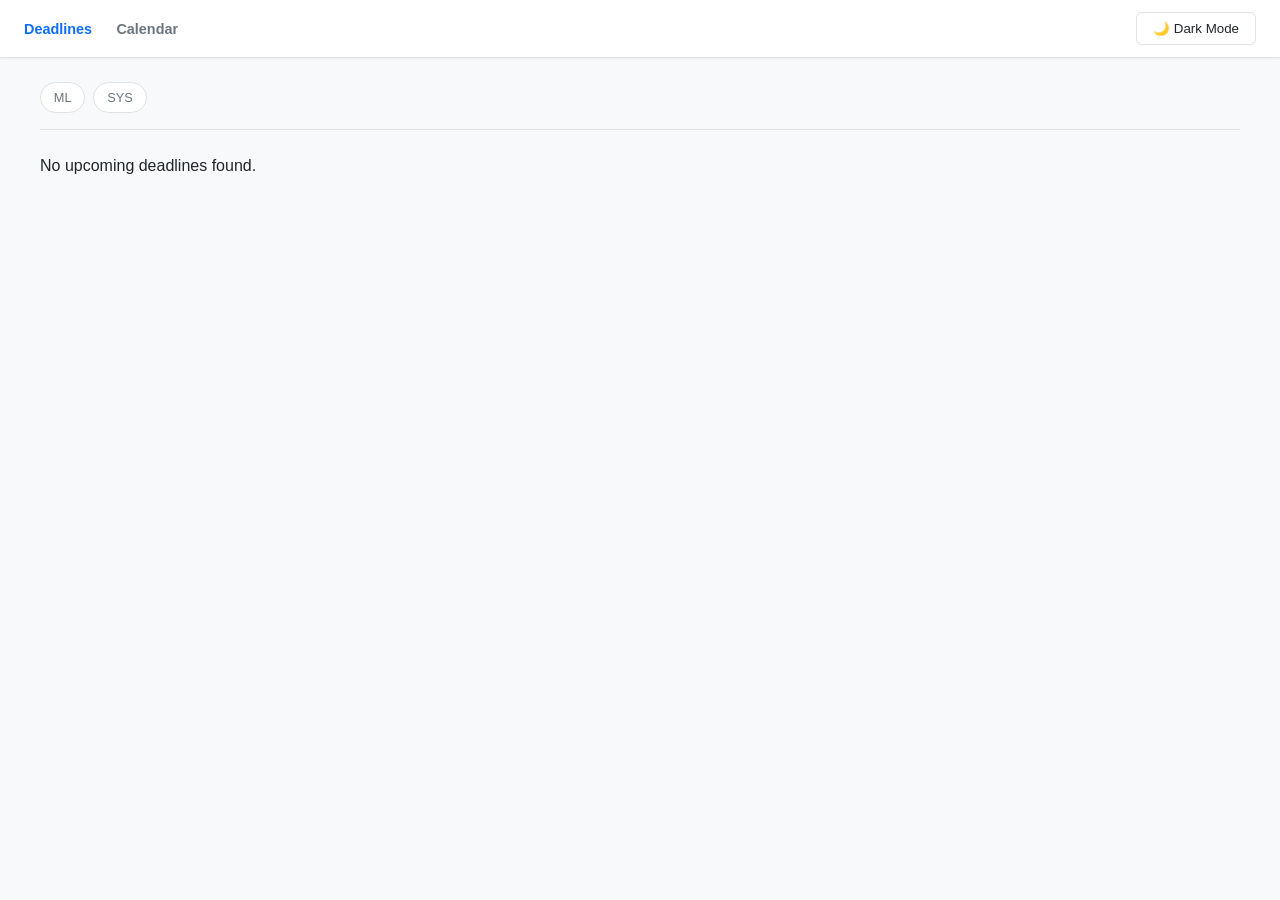
==== index.html @ 19d3c6f6 "deploy: 604cccc0aceca0afee11ebfabd64d6166bf538cf" ====
<!DOCTYPE html><html lang="en"><head><meta charset="UTF-8"><meta name="viewport" content="width=device-width,initial-scale=1"><title>Conference Deadlines</title><link rel="stylesheet" href="style.css"></head><body><header><nav><a href="index.html" class="active">Deadlines</a> <a href="calendar.html">Calendar</a></nav><button id="theme-toggle" class="theme-toggle">🌙 Dark Mode</button></header><main><div id="area-filter" class="area-filter"></div><div id="deadlines-container"><p>Loading deadlines...</p></div></main><script src="script.js"></script><script>initTheme(),loadData()</script></body></html>
---- style.css ----
:root{--bg-color:#f8f9fa;--text-color:#212529;--card-bg:#ffffff;--accent-color:#0d6efd;--secondary-text:#6c757d;--border-color:#dee2e6;--paper-color:#dc3545;--abstract-color:#fd7e14;--conf-color:#198754;--shadow-sm:0 1px 2px rgba(0,0,0,0.05);--shadow-md:0 4px 6px rgba(0,0,0,0.05);--radius-sm:6px;--radius-md:12px}[data-theme=dark]{--bg-color:#121212;--text-color:#e9ecef;--card-bg:#1e1e1e;--accent-color:#6ea8fe;--secondary-text:#adb5bd;--border-color:#343a40;--paper-color:#ff6b6b;--abstract-color:#ffc107;--conf-color:#20c997;--shadow-sm:0 1px 2px rgba(0,0,0,0.3);--shadow-md:0 4px 6px rgba(0,0,0,0.3)}body{font-family:Inter,-apple-system,BlinkMacSystemFont,"Segoe UI",Roboto,Helvetica,Arial,sans-serif;background-color:var(--bg-color);color:var(--text-color);margin:0;padding:0;transition:background-color .3s,color .3s;line-height:1.5;-webkit-font-smoothing:antialiased}header{padding:.75rem 1.5rem;background-color:var(--card-bg);border-bottom:1px solid var(--border-color);display:flex;justify-content:space-between;align-items:center;position:sticky;top:0;z-index:100;box-shadow:var(--shadow-sm)}nav a{margin-right:1.25rem;text-decoration:none;color:var(--secondary-text);font-weight:600;font-size:.9rem;transition:color .2s}nav a:hover{color:var(--accent-color)}nav a.active{color:var(--accent-color)}.theme-toggle{background:0 0;border:1px solid var(--border-color);color:var(--text-color);padding:.5rem 1rem;border-radius:var(--radius-sm);cursor:pointer;font-weight:500;transition:all .2s}.theme-toggle:hover{background-color:var(--bg-color);border-color:var(--secondary-text)}main{max-width:1200px;margin:1.5rem auto;padding:0 1rem}.area-filter{display:flex;flex-wrap:wrap;gap:.5rem;margin-bottom:1.5rem;padding-bottom:1rem;border-bottom:1px solid var(--border-color)}.filter-tag{font-size:.8rem;background-color:var(--card-bg);border:1px solid var(--border-color);padding:.3rem .8rem;border-radius:50px;cursor:pointer;transition:all .2s;color:var(--secondary-text);font-weight:500}.filter-tag:hover{border-color:var(--accent-color);color:var(--accent-color);transform:translateY(-1px)}.filter-tag.active{background-color:var(--accent-color);color:#fff;border-color:var(--accent-color);box-shadow:0 2px 4px rgba(13,110,253,.25)}.deadline-card{background-color:var(--card-bg);padding:1.5rem;border-radius:var(--radius-md);margin-bottom:1rem;border:1px solid var(--border-color);box-shadow:var(--shadow-sm);transition:transform .2s,box-shadow .2s;display:flex;justify-content:space-between;align-items:flex-start;gap:1.5rem}.deadline-card:hover{transform:translateY(-2px);box-shadow:var(--shadow-md)}.deadline-left{flex:1;min-width:0}.deadline-right{text-align:right;display:flex;flex-direction:column;align-items:flex-end;min-width:220px}.deadline-header{display:flex;align-items:center;gap:.75rem;margin-bottom:.25rem;flex-wrap:wrap}.conf-title{font-size:1.35rem;font-weight:700;text-decoration:none;color:var(--text-color);letter-spacing:-.5px}.conf-title:hover{color:var(--accent-color)}.conf-tags{display:flex;gap:.5rem}.tag{font-size:.75rem;background-color:var(--bg-color);color:var(--secondary-text);padding:.25rem .75rem;border-radius:4px;font-weight:600;text-transform:uppercase;letter-spacing:.5px}.venue{color:var(--secondary-text);font-size:.9rem;margin-bottom:1rem}.timer{font-family:'SF Mono','Roboto Mono',monospace;font-size:1.75rem;font-weight:700;margin-bottom:.5rem;color:var(--accent-color);letter-spacing:-1px;line-height:1.2}.date-item{font-size:.9rem;color:var(--secondary-text);margin-bottom:.25rem;display:flex;gap:.5rem}.date-label{font-weight:600;color:var(--text-color);min-width:70px}.card-links{display:flex;gap:1rem;font-size:.85rem;margin-top:.25rem}.card-links a{text-decoration:none;color:var(--secondary-text);transition:color .2s;display:flex;align-items:center;gap:.25rem;font-weight:500}.card-links a:hover{color:var(--accent-color)}@media (max-width:700px){.deadline-card{flex-direction:column;gap:1rem}.deadline-right{width:100%;align-items:flex-start;text-align:left;border-top:1px solid var(--border-color);padding-top:1rem;min-width:auto}.timer{font-size:1.5rem}}.calendar-controls{display:flex;justify-content:space-between;align-items:center;margin-bottom:1.5rem;background-color:var(--card-bg);padding:.75rem 1rem;border-radius:var(--radius-md);border:1px solid var(--border-color);box-shadow:var(--shadow-sm)}.calendar-controls h2{font-size:1.25rem;font-weight:700}.year-grid{display:grid;grid-template-columns:repeat(4,1fr);gap:1rem}@media (max-width:1000px){.year-grid{grid-template-columns:repeat(2,1fr)}}@media (max-width:600px){.year-grid{grid-template-columns:1fr}}.month-container{padding:0}.month-title{text-align:center;font-weight:700;margin-bottom:.75rem;color:var(--text-color);font-size:1rem}.calendar-grid{display:grid;grid-template-columns:repeat(7,1fr);gap:0}.calendar-day-header{text-align:center;font-weight:600;font-size:.7rem;color:var(--secondary-text);padding-bottom:6px;text-transform:uppercase}.calendar-day{min-height:38px;padding:2px;font-size:.8rem;position:relative;display:flex;flex-direction:column;align-items:center;justify-content:flex-start;color:var(--secondary-text);border-radius:4px;transition:background-color .2s}.calendar-day.has-event{cursor:pointer;font-weight:600;color:var(--text-color)}.calendar-day.has-event:hover{background-color:var(--card-bg);box-shadow:0 0 0 1px var(--border-color);z-index:1}.calendar-day.empty{background-color:transparent}.calendar-day.today{color:var(--accent-color);font-weight:700;background-color:rgba(13,110,253,.1);border-radius:4px}[data-theme=dark] .calendar-day.today{background-color:rgba(110,168,254,.15)}.event-bars{display:flex;flex-direction:column;gap:3px;width:100%;align-items:center;margin-top:4px}.event-bar{width:20px;height:3px;border-radius:2px}.event-bar.paper{background-color:var(--paper-color)}.event-bar.abstract{background-color:var(--abstract-color)}.event-bar.conference{background-color:var(--conf-color)}.calendar-day:hover .event-tooltip{display:block;animation:fadeIn .2s ease-out}@keyframes fadeIn{from{opacity:0;transform:translate(-50%,5px)}to{opacity:1;transform:translate(-50%,0)}}.event-tooltip{display:none;position:absolute;bottom:100%;left:50%;transform:translateX(-50%);background-color:var(--text-color);color:var(--bg-color);padding:.5rem .8rem;border-radius:6px;font-size:.75rem;white-space:nowrap;z-index:100;box-shadow:0 4px 12px rgba(0,0,0,.15);font-weight:500;pointer-events:none}.event-tooltip::after{content:'';position:absolute;top:100%;left:50%;margin-left:-5px;border-width:5px;border-style:solid;border-color:var(--text-color) transparent transparent transparent}.detail-header{margin-bottom:2rem;text-align:center;padding:2rem 0;background-color:var(--card-bg);border-radius:var(--radius-md);border:1px solid var(--border-color);box-shadow:var(--shadow-sm)}.detail-header h1{font-size:2rem;margin:0 0 .75rem 0;letter-spacing:-1px}.detail-header .venue{font-size:1.1rem;margin-bottom:.5rem}.detail-header .dates{color:var(--secondary-text);font-size:1rem}.detail-deadlines{max-width:800px;margin:0 auto}.deadline-item{background-color:var(--card-bg);padding:1.5rem;margin-bottom:1rem;border-radius:var(--radius-md);border:1px solid var(--border-color);border-left:5px solid var(--accent-color);box-shadow:var(--shadow-sm)}.deadline-item h3{margin-top:0;font-size:1.2rem;color:var(--secondary-text);text-transform:uppercase;letter-spacing:1px;font-size:.9rem}.deadline-item.passed{border-left-color:var(--secondary-text);opacity:.6;filter:grayscale(1)}@media (max-width:600px){header{padding:1rem}main{padding:0 1rem}.timer{font-size:1.8rem}.detail-header h1{font-size:1.8rem}}
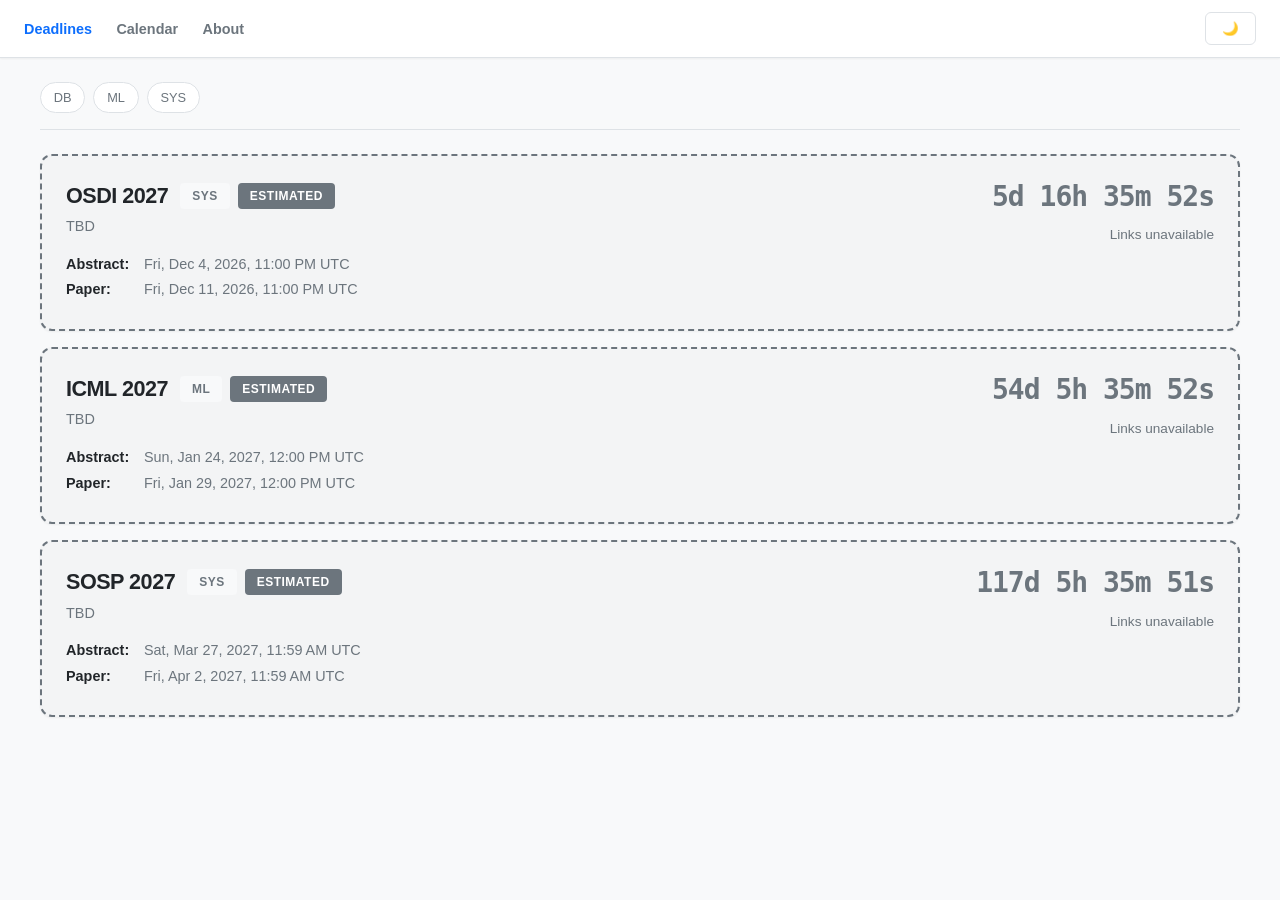
==== commit ba585f43: "deploy: b3d9bf6ab58a02aafe6f903d6c815a5e15fb00dc" ====
--- a/index.html
+++ b/index.html
@@ -1 +1 @@
-<!DOCTYPE html><html lang="en"><head><meta charset="UTF-8"><meta name="viewport" content="width=device-width,initial-scale=1"><title>Conference Deadlines</title><link rel="stylesheet" href="style.css"></head><body><header><nav><a href="index.html" class="active">Deadlines</a> <a href="calendar.html">Calendar</a></nav><button id="theme-toggle" class="theme-toggle">🌙 Dark Mode</button></header><main><div id="area-filter" class="area-filter"></div><div id="deadlines-container"><p>Loading deadlines...</p></div></main><script src="script.js"></script><script>initTheme(),loadData()</script></body></html>+<!DOCTYPE html><html lang="en"><head><meta charset="UTF-8"><meta name="viewport" content="width=device-width,initial-scale=1"><title>Conference Deadlines</title><link rel="stylesheet" href="style.css"></head><body><header><nav><a href="index.html" class="active">Deadlines</a> <a href="calendar.html">Calendar</a> <a href="about.html">About</a></nav><button id="theme-toggle" class="theme-toggle">🌙</button></header><main><div id="area-filter" class="area-filter"></div><div id="deadlines-container"><p>Loading deadlines...</p></div></main><script src="script.js"></script><script>initTheme(),loadData()</script></body></html>
--- a/style.css
+++ b/style.css
@@ -1 +1 @@
-:root{--bg-color:#f8f9fa;--text-color:#212529;--card-bg:#ffffff;--accent-color:#0d6efd;--secondary-text:#6c757d;--border-color:#dee2e6;--paper-color:#dc3545;--abstract-color:#fd7e14;--conf-color:#198754;--shadow-sm:0 1px 2px rgba(0,0,0,0.05);--shadow-md:0 4px 6px rgba(0,0,0,0.05);--radius-sm:6px;--radius-md:12px}[data-theme=dark]{--bg-color:#121212;--text-color:#e9ecef;--card-bg:#1e1e1e;--accent-color:#6ea8fe;--secondary-text:#adb5bd;--border-color:#343a40;--paper-color:#ff6b6b;--abstract-color:#ffc107;--conf-color:#20c997;--shadow-sm:0 1px 2px rgba(0,0,0,0.3);--shadow-md:0 4px 6px rgba(0,0,0,0.3)}body{font-family:Inter,-apple-system,BlinkMacSystemFont,"Segoe UI",Roboto,Helvetica,Arial,sans-serif;background-color:var(--bg-color);color:var(--text-color);margin:0;padding:0;transition:background-color .3s,color .3s;line-height:1.5;-webkit-font-smoothing:antialiased}header{padding:.75rem 1.5rem;background-color:var(--card-bg);border-bottom:1px solid var(--border-color);display:flex;justify-content:space-between;align-items:center;position:sticky;top:0;z-index:100;box-shadow:var(--shadow-sm)}nav a{margin-right:1.25rem;text-decoration:none;color:var(--secondary-text);font-weight:600;font-size:.9rem;transition:color .2s}nav a:hover{color:var(--accent-color)}nav a.active{color:var(--accent-color)}.theme-toggle{background:0 0;border:1px solid var(--border-color);color:var(--text-color);padding:.5rem 1rem;border-radius:var(--radius-sm);cursor:pointer;font-weight:500;transition:all .2s}.theme-toggle:hover{background-color:var(--bg-color);border-color:var(--secondary-text)}main{max-width:1200px;margin:1.5rem auto;padding:0 1rem}.area-filter{display:flex;flex-wrap:wrap;gap:.5rem;margin-bottom:1.5rem;padding-bottom:1rem;border-bottom:1px solid var(--border-color)}.filter-tag{font-size:.8rem;background-color:var(--card-bg);border:1px solid var(--border-color);padding:.3rem .8rem;border-radius:50px;cursor:pointer;transition:all .2s;color:var(--secondary-text);font-weight:500}.filter-tag:hover{border-color:var(--accent-color);color:var(--accent-color);transform:translateY(-1px)}.filter-tag.active{background-color:var(--accent-color);color:#fff;border-color:var(--accent-color);box-shadow:0 2px 4px rgba(13,110,253,.25)}.deadline-card{background-color:var(--card-bg);padding:1.5rem;border-radius:var(--radius-md);margin-bottom:1rem;border:1px solid var(--border-color);box-shadow:var(--shadow-sm);transition:transform .2s,box-shadow .2s;display:flex;justify-content:space-between;align-items:flex-start;gap:1.5rem}.deadline-card:hover{transform:translateY(-2px);box-shadow:var(--shadow-md)}.deadline-left{flex:1;min-width:0}.deadline-right{text-align:right;display:flex;flex-direction:column;align-items:flex-end;min-width:220px}.deadline-header{display:flex;align-items:center;gap:.75rem;margin-bottom:.25rem;flex-wrap:wrap}.conf-title{font-size:1.35rem;font-weight:700;text-decoration:none;color:var(--text-color);letter-spacing:-.5px}.conf-title:hover{color:var(--accent-color)}.conf-tags{display:flex;gap:.5rem}.tag{font-size:.75rem;background-color:var(--bg-color);color:var(--secondary-text);padding:.25rem .75rem;border-radius:4px;font-weight:600;text-transform:uppercase;letter-spacing:.5px}.venue{color:var(--secondary-text);font-size:.9rem;margin-bottom:1rem}.timer{font-family:'SF Mono','Roboto Mono',monospace;font-size:1.75rem;font-weight:700;margin-bottom:.5rem;color:var(--accent-color);letter-spacing:-1px;line-height:1.2}.date-item{font-size:.9rem;color:var(--secondary-text);margin-bottom:.25rem;display:flex;gap:.5rem}.date-label{font-weight:600;color:var(--text-color);min-width:70px}.card-links{display:flex;gap:1rem;font-size:.85rem;margin-top:.25rem}.card-links a{text-decoration:none;color:var(--secondary-text);transition:color .2s;display:flex;align-items:center;gap:.25rem;font-weight:500}.card-links a:hover{color:var(--accent-color)}@media (max-width:700px){.deadline-card{flex-direction:column;gap:1rem}.deadline-right{width:100%;align-items:flex-start;text-align:left;border-top:1px solid var(--border-color);padding-top:1rem;min-width:auto}.timer{font-size:1.5rem}}.calendar-controls{display:flex;justify-content:space-between;align-items:center;margin-bottom:1.5rem;background-color:var(--card-bg);padding:.75rem 1rem;border-radius:var(--radius-md);border:1px solid var(--border-color);box-shadow:var(--shadow-sm)}.calendar-controls h2{font-size:1.25rem;font-weight:700}.year-grid{display:grid;grid-template-columns:repeat(4,1fr);gap:1rem}@media (max-width:1000px){.year-grid{grid-template-columns:repeat(2,1fr)}}@media (max-width:600px){.year-grid{grid-template-columns:1fr}}.month-container{padding:0}.month-title{text-align:center;font-weight:700;margin-bottom:.75rem;color:var(--text-color);font-size:1rem}.calendar-grid{display:grid;grid-template-columns:repeat(7,1fr);gap:0}.calendar-day-header{text-align:center;font-weight:600;font-size:.7rem;color:var(--secondary-text);padding-bottom:6px;text-transform:uppercase}.calendar-day{min-height:38px;padding:2px;font-size:.8rem;position:relative;display:flex;flex-direction:column;align-items:center;justify-content:flex-start;color:var(--secondary-text);border-radius:4px;transition:background-color .2s}.calendar-day.has-event{cursor:pointer;font-weight:600;color:var(--text-color)}.calendar-day.has-event:hover{background-color:var(--card-bg);box-shadow:0 0 0 1px var(--border-color);z-index:1}.calendar-day.empty{background-color:transparent}.calendar-day.today{color:var(--accent-color);font-weight:700;background-color:rgba(13,110,253,.1);border-radius:4px}[data-theme=dark] .calendar-day.today{background-color:rgba(110,168,254,.15)}.event-bars{display:flex;flex-direction:column;gap:3px;width:100%;align-items:center;margin-top:4px}.event-bar{width:20px;height:3px;border-radius:2px}.event-bar.paper{background-color:var(--paper-color)}.event-bar.abstract{background-color:var(--abstract-color)}.event-bar.conference{background-color:var(--conf-color)}.calendar-day:hover .event-tooltip{display:block;animation:fadeIn .2s ease-out}@keyframes fadeIn{from{opacity:0;transform:translate(-50%,5px)}to{opacity:1;transform:translate(-50%,0)}}.event-tooltip{display:none;position:absolute;bottom:100%;left:50%;transform:translateX(-50%);background-color:var(--text-color);color:var(--bg-color);padding:.5rem .8rem;border-radius:6px;font-size:.75rem;white-space:nowrap;z-index:100;box-shadow:0 4px 12px rgba(0,0,0,.15);font-weight:500;pointer-events:none}.event-tooltip::after{content:'';position:absolute;top:100%;left:50%;margin-left:-5px;border-width:5px;border-style:solid;border-color:var(--text-color) transparent transparent transparent}.detail-header{margin-bottom:2rem;text-align:center;padding:2rem 0;background-color:var(--card-bg);border-radius:var(--radius-md);border:1px solid var(--border-color);box-shadow:var(--shadow-sm)}.detail-header h1{font-size:2rem;margin:0 0 .75rem 0;letter-spacing:-1px}.detail-header .venue{font-size:1.1rem;margin-bottom:.5rem}.detail-header .dates{color:var(--secondary-text);font-size:1rem}.detail-deadlines{max-width:800px;margin:0 auto}.deadline-item{background-color:var(--card-bg);padding:1.5rem;margin-bottom:1rem;border-radius:var(--radius-md);border:1px solid var(--border-color);border-left:5px solid var(--accent-color);box-shadow:var(--shadow-sm)}.deadline-item h3{margin-top:0;font-size:1.2rem;color:var(--secondary-text);text-transform:uppercase;letter-spacing:1px;font-size:.9rem}.deadline-item.passed{border-left-color:var(--secondary-text);opacity:.6;filter:grayscale(1)}@media (max-width:600px){header{padding:1rem}main{padding:0 1rem}.timer{font-size:1.8rem}.detail-header h1{font-size:1.8rem}}+:root{--bg-color:#f8f9fa;--text-color:#212529;--card-bg:#ffffff;--accent-color:#0d6efd;--secondary-text:#6c757d;--border-color:#dee2e6;--paper-color:#dc3545;--abstract-color:#fd7e14;--conf-color:#198754;--shadow-sm:0 1px 2px rgba(0,0,0,0.05);--shadow-md:0 4px 6px rgba(0,0,0,0.05);--radius-sm:6px;--radius-md:12px}[data-theme=dark]{--bg-color:#121212;--text-color:#e9ecef;--card-bg:#1e1e1e;--accent-color:#6ea8fe;--secondary-text:#adb5bd;--border-color:#343a40;--paper-color:#ff6b6b;--abstract-color:#ffc107;--conf-color:#20c997;--shadow-sm:0 1px 2px rgba(0,0,0,0.3);--shadow-md:0 4px 6px rgba(0,0,0,0.3)}body{font-family:Inter,-apple-system,BlinkMacSystemFont,"Segoe UI",Roboto,Helvetica,Arial,sans-serif;background-color:var(--bg-color);color:var(--text-color);margin:0;padding:0;transition:background-color .3s,color .3s;line-height:1.5;-webkit-font-smoothing:antialiased}header{padding:.75rem 1.5rem;background-color:var(--card-bg);border-bottom:1px solid var(--border-color);display:flex;justify-content:space-between;align-items:center;position:sticky;top:0;z-index:100;box-shadow:var(--shadow-sm)}nav a{margin-right:1.25rem;text-decoration:none;color:var(--secondary-text);font-weight:600;font-size:.9rem;transition:color .2s}nav a:hover{color:var(--accent-color)}nav a.active{color:var(--accent-color)}.theme-toggle{background:0 0;border:1px solid var(--border-color);color:var(--text-color);padding:.5rem 1rem;border-radius:var(--radius-sm);cursor:pointer;font-weight:500;transition:all .2s}.theme-toggle:hover{background-color:var(--bg-color);border-color:var(--secondary-text)}main{max-width:1200px;margin:1.5rem auto;padding:0 1rem}.area-filter{display:flex;flex-wrap:wrap;gap:.5rem;margin-bottom:1.5rem;padding-bottom:1rem;border-bottom:1px solid var(--border-color)}.filter-tag{font-size:.8rem;background-color:var(--card-bg);border:1px solid var(--border-color);padding:.3rem .8rem;border-radius:50px;cursor:pointer;transition:all .2s;color:var(--secondary-text);font-weight:500}.filter-tag:hover{border-color:var(--accent-color);color:var(--accent-color);transform:translateY(-1px)}.filter-tag.active{background-color:var(--accent-color);color:#fff;border-color:var(--accent-color);box-shadow:0 2px 4px rgba(13,110,253,.25)}main a:not(.conf-title):not(.filter-tag):not(.tag){color:var(--accent-color);text-decoration:none;position:relative;font-weight:500;transition:color .2s}main a:not(.conf-title):not(.filter-tag):not(.tag)::after{content:'';position:absolute;width:100%;height:1.5px;bottom:-2px;left:0;background-color:var(--accent-color);transform:scaleX(0);transform-origin:bottom right;transition:transform .3s ease}main a:not(.conf-title):not(.filter-tag):not(.tag):hover::after{transform:scaleX(1);transform-origin:bottom left}.deadline-card{background-color:var(--card-bg);padding:1.5rem;border-radius:var(--radius-md);margin-bottom:1rem;border:1px solid var(--border-color);box-shadow:var(--shadow-sm);transition:transform .2s,box-shadow .2s;display:flex;justify-content:space-between;align-items:flex-start;gap:1.5rem}.deadline-card:hover{box-shadow:var(--shadow-md)}.deadline-left{flex:1;min-width:0}.deadline-right{text-align:right;display:flex;flex-direction:column;align-items:flex-end;min-width:220px}.deadline-header{display:flex;align-items:center;gap:.75rem;margin-bottom:.25rem;flex-wrap:wrap}.conf-title{font-size:1.35rem;font-weight:700;text-decoration:none;color:var(--text-color);letter-spacing:-.5px}.conf-title:hover{color:var(--accent-color)}.conf-tags{display:flex;gap:.5rem}.tag{font-size:.75rem;background-color:var(--bg-color);color:var(--secondary-text);padding:.25rem .75rem;border-radius:4px;font-weight:600;text-transform:uppercase;letter-spacing:.5px}.venue{color:var(--secondary-text);font-size:.9rem;margin-bottom:1rem}.timer{font-family:'SF Mono','Roboto Mono',monospace;font-size:1.75rem;font-weight:700;margin-bottom:.5rem;color:var(--accent-color);letter-spacing:-1px;line-height:1.2}.date-item{font-size:.9rem;color:var(--secondary-text);margin-bottom:.25rem;display:flex;gap:.5rem}.date-label{font-weight:600;color:var(--text-color);min-width:70px}.card-links{display:flex;gap:1rem;font-size:.85rem;margin-top:.25rem}.card-links a{text-decoration:none;color:var(--secondary-text);transition:color .2s;display:flex;align-items:center;gap:.25rem;font-weight:500}.card-links a:hover{color:var(--accent-color)}@media (max-width:700px){.deadline-card{flex-direction:column;gap:1rem}.deadline-right{width:100%;align-items:flex-start;text-align:left;border-top:1px solid var(--border-color);padding-top:1rem;min-width:auto}.timer{font-size:1.5rem}}.calendar-controls{display:flex;justify-content:space-between;align-items:center;margin-bottom:1.5rem;background-color:var(--card-bg);padding:.75rem 1rem;border-radius:var(--radius-md);border:1px solid var(--border-color);box-shadow:var(--shadow-sm)}.calendar-controls h2{font-size:1.25rem;font-weight:700}.year-grid{display:grid;grid-template-columns:repeat(4,1fr);gap:1rem}@media (max-width:1000px){.year-grid{grid-template-columns:repeat(2,1fr)}}@media (max-width:600px){.year-grid{grid-template-columns:1fr}}.month-container{padding:0}.month-title{text-align:center;font-weight:700;margin-bottom:.75rem;color:var(--text-color);font-size:1rem}.calendar-grid{display:grid;grid-template-columns:repeat(7,1fr);gap:0}.calendar-day-header{text-align:center;font-weight:600;font-size:.7rem;color:var(--secondary-text);padding-bottom:6px;text-transform:uppercase}.calendar-day{min-height:38px;padding:2px;font-size:.8rem;position:relative;display:flex;flex-direction:column;align-items:center;justify-content:flex-start;color:var(--secondary-text);border-radius:4px;transition:background-color .2s}.calendar-day.has-event{cursor:pointer;font-weight:600;color:var(--text-color)}.calendar-day.has-event:hover{background-color:var(--card-bg);box-shadow:0 0 0 1px var(--border-color);z-index:1}.calendar-day.empty{background-color:transparent}.calendar-day.today{color:var(--accent-color);font-weight:700;background-color:rgba(13,110,253,.1);border-radius:4px}[data-theme=dark] .calendar-day.today{background-color:rgba(110,168,254,.15)}.event-bars{display:flex;flex-direction:column;gap:3px;width:100%;align-items:center;margin-top:4px}.event-bar{width:20px;height:3px;border-radius:2px}.event-bar.paper{background-color:var(--paper-color)}.event-bar.abstract{background-color:var(--abstract-color)}.event-bar.conference{background-color:var(--conf-color)}.calendar-day:hover .event-tooltip{display:block;animation:fadeIn .2s ease-out}@keyframes fadeIn{from{opacity:0;transform:translate(-50%,5px)}to{opacity:1;transform:translate(-50%,0)}}.event-tooltip{display:none;position:absolute;bottom:100%;left:50%;transform:translateX(-50%);background-color:var(--text-color);color:var(--bg-color);padding:.5rem .8rem;border-radius:6px;font-size:.75rem;white-space:nowrap;z-index:100;box-shadow:0 4px 12px rgba(0,0,0,.15);font-weight:500;pointer-events:none}.event-tooltip::after{content:'';position:absolute;top:100%;left:50%;margin-left:-5px;border-width:5px;border-style:solid;border-color:var(--text-color) transparent transparent transparent}.detail-header{margin-bottom:2rem;text-align:center;padding:2rem 0;background-color:var(--card-bg);border-radius:var(--radius-md);border:1px solid var(--border-color);box-shadow:var(--shadow-sm)}.detail-header h1{font-size:2rem;margin:0 0 .75rem 0;letter-spacing:-1px}.detail-header .venue{font-size:1.1rem;margin-bottom:.5rem}.detail-header .dates{color:var(--secondary-text);font-size:1rem}.detail-deadlines{max-width:800px;margin:0 auto}.deadline-item{background-color:var(--card-bg);padding:1.5rem;margin-bottom:1rem;border-radius:var(--radius-md);border:1px solid var(--border-color);border-left:5px solid var(--accent-color);box-shadow:var(--shadow-sm)}.deadline-item h3{margin-top:0;font-size:1.2rem;color:var(--secondary-text);text-transform:uppercase;letter-spacing:1px;font-size:.9rem}.deadline-item.passed{border-left-color:var(--secondary-text);opacity:.6;filter:grayscale(1)}@media (max-width:600px){header{padding:1rem}main{padding:0 1rem}.timer{font-size:1.8rem}.detail-header h1{font-size:1.8rem}}.modal-overlay{position:fixed;top:0;left:0;width:100%;height:100%;background:rgba(0,0,0,.5);display:flex;justify-content:center;align-items:center;z-index:1000;opacity:0;visibility:hidden;transition:all .2s;backdrop-filter:blur(2px)}.modal-overlay.open{opacity:1;visibility:visible}.modal-content{background:var(--card-bg);padding:1.5rem;border-radius:var(--radius-md);box-shadow:var(--shadow-md);width:90%;max-width:320px;border:1px solid var(--border-color);animation:modalSlideIn .2s ease-out}@keyframes modalSlideIn{from{transform:translateY(10px);opacity:0}to{transform:translateY(0);opacity:1}}.modal-title{font-size:1.1rem;font-weight:700;margin-bottom:1rem;text-align:center;color:var(--text-color)}.modal-list{display:flex;flex-direction:column;gap:.5rem}.modal-item{padding:.75rem;border:1px solid var(--border-color);border-radius:var(--radius-sm);text-decoration:none;color:var(--text-color);font-weight:500;transition:all .2s;text-align:center;display:block;background-color:var(--bg-color)}.modal-item:hover{border-color:var(--accent-color);color:var(--accent-color);transform:translateY(-1px);box-shadow:var(--shadow-sm)}.modal-close{margin-top:1rem;width:100%;padding:.5rem;background:0 0;border:none;color:var(--secondary-text);cursor:pointer;font-size:.85rem;font-weight:500}.modal-close:hover{color:var(--text-color);text-decoration:underline}.deadline-card.estimated{border:2px dashed var(--secondary-text);background-color:rgba(0,0,0,.02)}.tag.estimated{background-color:var(--secondary-text);color:#fff}.timer.estimated{color:var(--secondary-text)}
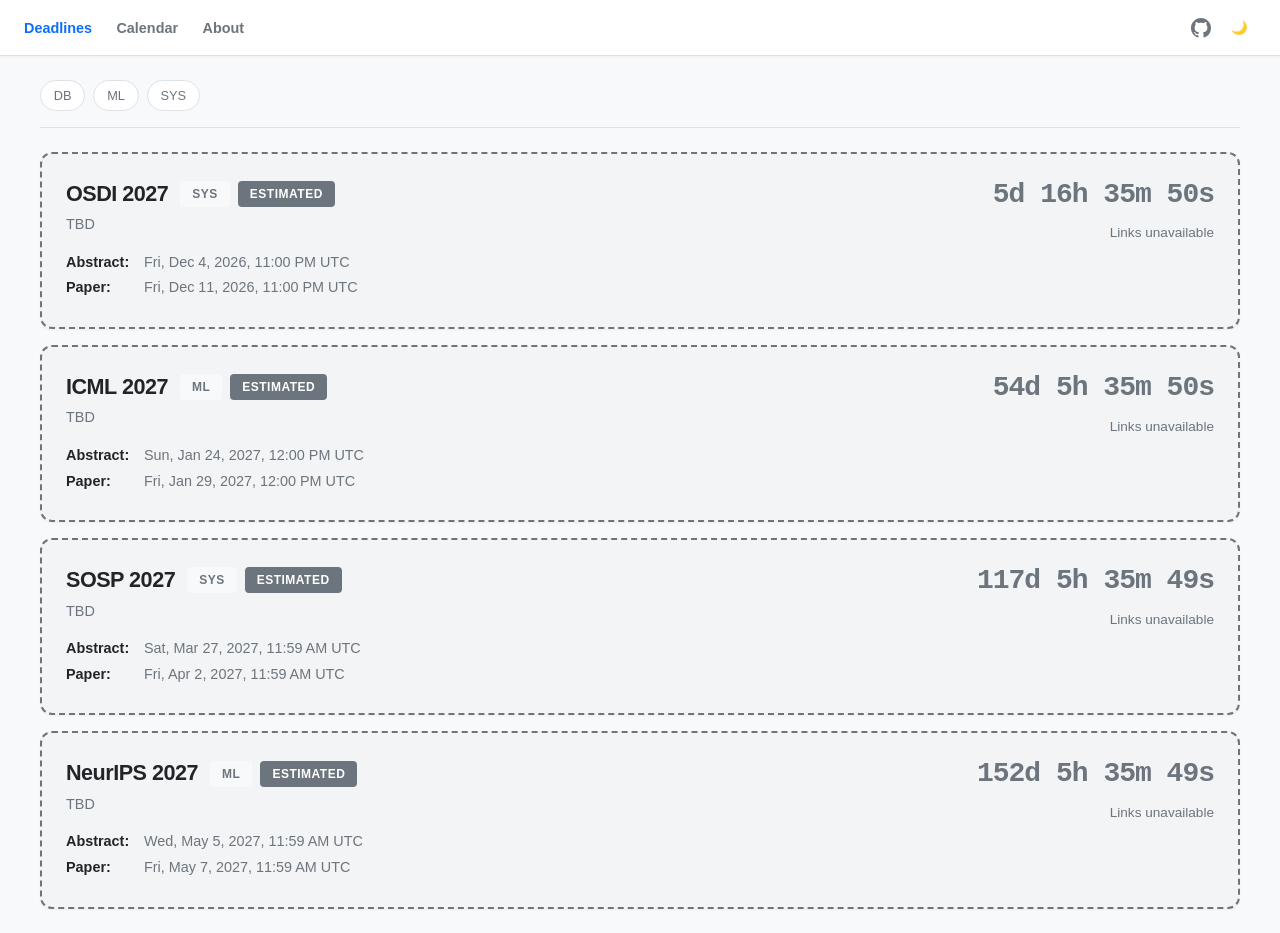
==== commit 09a97c02: "deploy: b06d2465437e32b7fee397febbd8ef6054585364" ====
--- a/index.html
+++ b/index.html
@@ -1 +1 @@
-<!DOCTYPE html><html lang="en"><head><meta charset="UTF-8"><meta name="viewport" content="width=device-width,initial-scale=1"><title>Conference Deadlines</title><link rel="stylesheet" href="style.css"></head><body><header><nav><a href="index.html" class="active">Deadlines</a> <a href="calendar.html">Calendar</a> <a href="about.html">About</a></nav><button id="theme-toggle" class="theme-toggle">🌙</button></header><main><div id="area-filter" class="area-filter"></div><div id="deadlines-container"><p>Loading deadlines...</p></div></main><script src="script.js"></script><script>initTheme(),loadData()</script></body></html>+<!DOCTYPE html><html lang="en"><head><meta charset="UTF-8"><meta name="viewport" content="width=device-width,initial-scale=1"><title>Conference Deadlines</title><link rel="stylesheet" href="style.css"></head><body><header><nav><a href="index.html" class="active">Deadlines</a> <a href="calendar.html">Calendar</a> <a href="about.html">About</a></nav><div class="header-actions"><a href="https://github.com/tareqmahmood/deadlines" target="_blank" class="github-link" title="GitHub"><svg height="20" width="20" viewBox="0 0 16 16" fill="currentColor"><path d="M8 0C3.58 0 0 3.58 0 8c0 3.54 2.29 6.53 5.47 7.59.4.07.55-.17.55-.38 0-.19-.01-.82-.01-1.49-2.01.37-2.53-.49-2.69-.94-.09-.23-.48-.94-.82-1.13-.28-.15-.68-.52-.01-.53.63-.01 1.08.58 1.23.82.72 1.21 1.87.87 2.33.66.07-.52.28-.87.51-1.07-1.78-.2-3.64-.89-3.64-3.95 0-.87.31-1.59.82-2.15-.08-.2-.36-1.02.08-2.12 0 0 .67-.21 2.2.82.64-.18 1.32-.27 2-.27s1.36.09 2 .27c1.53-1.04 2.2-.82 2.2-.82.44 1.1.16 1.92.08 2.12.51.56.82 1.27.82 2.15 0 3.07-1.87 3.75-3.65 3.95.29.25.54.73.54 1.48 0 1.07-.01 1.93-.01 2.2 0 .21.15.46.55.38A8.01 8.01 0 0 0 16 8c0-4.42-3.58-8-8-8z"/></svg> </a><button id="theme-toggle" class="theme-toggle">🌙</button></div></header><main><div id="area-filter" class="area-filter"></div><div id="deadlines-container"><p>Loading deadlines...</p></div></main><script src="script.js"></script><script>initTheme(),loadData()</script></body></html>
--- a/style.css
+++ b/style.css
@@ -1 +1 @@
-:root{--bg-color:#f8f9fa;--text-color:#212529;--card-bg:#ffffff;--accent-color:#0d6efd;--secondary-text:#6c757d;--border-color:#dee2e6;--paper-color:#dc3545;--abstract-color:#fd7e14;--conf-color:#198754;--shadow-sm:0 1px 2px rgba(0,0,0,0.05);--shadow-md:0 4px 6px rgba(0,0,0,0.05);--radius-sm:6px;--radius-md:12px}[data-theme=dark]{--bg-color:#121212;--text-color:#e9ecef;--card-bg:#1e1e1e;--accent-color:#6ea8fe;--secondary-text:#adb5bd;--border-color:#343a40;--paper-color:#ff6b6b;--abstract-color:#ffc107;--conf-color:#20c997;--shadow-sm:0 1px 2px rgba(0,0,0,0.3);--shadow-md:0 4px 6px rgba(0,0,0,0.3)}body{font-family:Inter,-apple-system,BlinkMacSystemFont,"Segoe UI",Roboto,Helvetica,Arial,sans-serif;background-color:var(--bg-color);color:var(--text-color);margin:0;padding:0;transition:background-color .3s,color .3s;line-height:1.5;-webkit-font-smoothing:antialiased}header{padding:.75rem 1.5rem;background-color:var(--card-bg);border-bottom:1px solid var(--border-color);display:flex;justify-content:space-between;align-items:center;position:sticky;top:0;z-index:100;box-shadow:var(--shadow-sm)}nav a{margin-right:1.25rem;text-decoration:none;color:var(--secondary-text);font-weight:600;font-size:.9rem;transition:color .2s}nav a:hover{color:var(--accent-color)}nav a.active{color:var(--accent-color)}.theme-toggle{background:0 0;border:1px solid var(--border-color);color:var(--text-color);padding:.5rem 1rem;border-radius:var(--radius-sm);cursor:pointer;font-weight:500;transition:all .2s}.theme-toggle:hover{background-color:var(--bg-color);border-color:var(--secondary-text)}main{max-width:1200px;margin:1.5rem auto;padding:0 1rem}.area-filter{display:flex;flex-wrap:wrap;gap:.5rem;margin-bottom:1.5rem;padding-bottom:1rem;border-bottom:1px solid var(--border-color)}.filter-tag{font-size:.8rem;background-color:var(--card-bg);border:1px solid var(--border-color);padding:.3rem .8rem;border-radius:50px;cursor:pointer;transition:all .2s;color:var(--secondary-text);font-weight:500}.filter-tag:hover{border-color:var(--accent-color);color:var(--accent-color);transform:translateY(-1px)}.filter-tag.active{background-color:var(--accent-color);color:#fff;border-color:var(--accent-color);box-shadow:0 2px 4px rgba(13,110,253,.25)}main a:not(.conf-title):not(.filter-tag):not(.tag){color:var(--accent-color);text-decoration:none;position:relative;font-weight:500;transition:color .2s}main a:not(.conf-title):not(.filter-tag):not(.tag)::after{content:'';position:absolute;width:100%;height:1.5px;bottom:-2px;left:0;background-color:var(--accent-color);transform:scaleX(0);transform-origin:bottom right;transition:transform .3s ease}main a:not(.conf-title):not(.filter-tag):not(.tag):hover::after{transform:scaleX(1);transform-origin:bottom left}.deadline-card{background-color:var(--card-bg);padding:1.5rem;border-radius:var(--radius-md);margin-bottom:1rem;border:1px solid var(--border-color);box-shadow:var(--shadow-sm);transition:transform .2s,box-shadow .2s;display:flex;justify-content:space-between;align-items:flex-start;gap:1.5rem}.deadline-card:hover{box-shadow:var(--shadow-md)}.deadline-left{flex:1;min-width:0}.deadline-right{text-align:right;display:flex;flex-direction:column;align-items:flex-end;min-width:220px}.deadline-header{display:flex;align-items:center;gap:.75rem;margin-bottom:.25rem;flex-wrap:wrap}.conf-title{font-size:1.35rem;font-weight:700;text-decoration:none;color:var(--text-color);letter-spacing:-.5px}.conf-title:hover{color:var(--accent-color)}.conf-tags{display:flex;gap:.5rem}.tag{font-size:.75rem;background-color:var(--bg-color);color:var(--secondary-text);padding:.25rem .75rem;border-radius:4px;font-weight:600;text-transform:uppercase;letter-spacing:.5px}.venue{color:var(--secondary-text);font-size:.9rem;margin-bottom:1rem}.timer{font-family:'SF Mono','Roboto Mono',monospace;font-size:1.75rem;font-weight:700;margin-bottom:.5rem;color:var(--accent-color);letter-spacing:-1px;line-height:1.2}.date-item{font-size:.9rem;color:var(--secondary-text);margin-bottom:.25rem;display:flex;gap:.5rem}.date-label{font-weight:600;color:var(--text-color);min-width:70px}.card-links{display:flex;gap:1rem;font-size:.85rem;margin-top:.25rem}.card-links a{text-decoration:none;color:var(--secondary-text);transition:color .2s;display:flex;align-items:center;gap:.25rem;font-weight:500}.card-links a:hover{color:var(--accent-color)}@media (max-width:700px){.deadline-card{flex-direction:column;gap:1rem}.deadline-right{width:100%;align-items:flex-start;text-align:left;border-top:1px solid var(--border-color);padding-top:1rem;min-width:auto}.timer{font-size:1.5rem}}.calendar-controls{display:flex;justify-content:space-between;align-items:center;margin-bottom:1.5rem;background-color:var(--card-bg);padding:.75rem 1rem;border-radius:var(--radius-md);border:1px solid var(--border-color);box-shadow:var(--shadow-sm)}.calendar-controls h2{font-size:1.25rem;font-weight:700}.year-grid{display:grid;grid-template-columns:repeat(4,1fr);gap:1rem}@media (max-width:1000px){.year-grid{grid-template-columns:repeat(2,1fr)}}@media (max-width:600px){.year-grid{grid-template-columns:1fr}}.month-container{padding:0}.month-title{text-align:center;font-weight:700;margin-bottom:.75rem;color:var(--text-color);font-size:1rem}.calendar-grid{display:grid;grid-template-columns:repeat(7,1fr);gap:0}.calendar-day-header{text-align:center;font-weight:600;font-size:.7rem;color:var(--secondary-text);padding-bottom:6px;text-transform:uppercase}.calendar-day{min-height:38px;padding:2px;font-size:.8rem;position:relative;display:flex;flex-direction:column;align-items:center;justify-content:flex-start;color:var(--secondary-text);border-radius:4px;transition:background-color .2s}.calendar-day.has-event{cursor:pointer;font-weight:600;color:var(--text-color)}.calendar-day.has-event:hover{background-color:var(--card-bg);box-shadow:0 0 0 1px var(--border-color);z-index:1}.calendar-day.empty{background-color:transparent}.calendar-day.today{color:var(--accent-color);font-weight:700;background-color:rgba(13,110,253,.1);border-radius:4px}[data-theme=dark] .calendar-day.today{background-color:rgba(110,168,254,.15)}.event-bars{display:flex;flex-direction:column;gap:3px;width:100%;align-items:center;margin-top:4px}.event-bar{width:20px;height:3px;border-radius:2px}.event-bar.paper{background-color:var(--paper-color)}.event-bar.abstract{background-color:var(--abstract-color)}.event-bar.conference{background-color:var(--conf-color)}.calendar-day:hover .event-tooltip{display:block;animation:fadeIn .2s ease-out}@keyframes fadeIn{from{opacity:0;transform:translate(-50%,5px)}to{opacity:1;transform:translate(-50%,0)}}.event-tooltip{display:none;position:absolute;bottom:100%;left:50%;transform:translateX(-50%);background-color:var(--text-color);color:var(--bg-color);padding:.5rem .8rem;border-radius:6px;font-size:.75rem;white-space:nowrap;z-index:100;box-shadow:0 4px 12px rgba(0,0,0,.15);font-weight:500;pointer-events:none}.event-tooltip::after{content:'';position:absolute;top:100%;left:50%;margin-left:-5px;border-width:5px;border-style:solid;border-color:var(--text-color) transparent transparent transparent}.detail-header{margin-bottom:2rem;text-align:center;padding:2rem 0;background-color:var(--card-bg);border-radius:var(--radius-md);border:1px solid var(--border-color);box-shadow:var(--shadow-sm)}.detail-header h1{font-size:2rem;margin:0 0 .75rem 0;letter-spacing:-1px}.detail-header .venue{font-size:1.1rem;margin-bottom:.5rem}.detail-header .dates{color:var(--secondary-text);font-size:1rem}.detail-deadlines{max-width:800px;margin:0 auto}.deadline-item{background-color:var(--card-bg);padding:1.5rem;margin-bottom:1rem;border-radius:var(--radius-md);border:1px solid var(--border-color);border-left:5px solid var(--accent-color);box-shadow:var(--shadow-sm)}.deadline-item h3{margin-top:0;font-size:1.2rem;color:var(--secondary-text);text-transform:uppercase;letter-spacing:1px;font-size:.9rem}.deadline-item.passed{border-left-color:var(--secondary-text);opacity:.6;filter:grayscale(1)}@media (max-width:600px){header{padding:1rem}main{padding:0 1rem}.timer{font-size:1.8rem}.detail-header h1{font-size:1.8rem}}.modal-overlay{position:fixed;top:0;left:0;width:100%;height:100%;background:rgba(0,0,0,.5);display:flex;justify-content:center;align-items:center;z-index:1000;opacity:0;visibility:hidden;transition:all .2s;backdrop-filter:blur(2px)}.modal-overlay.open{opacity:1;visibility:visible}.modal-content{background:var(--card-bg);padding:1.5rem;border-radius:var(--radius-md);box-shadow:var(--shadow-md);width:90%;max-width:320px;border:1px solid var(--border-color);animation:modalSlideIn .2s ease-out}@keyframes modalSlideIn{from{transform:translateY(10px);opacity:0}to{transform:translateY(0);opacity:1}}.modal-title{font-size:1.1rem;font-weight:700;margin-bottom:1rem;text-align:center;color:var(--text-color)}.modal-list{display:flex;flex-direction:column;gap:.5rem}.modal-item{padding:.75rem;border:1px solid var(--border-color);border-radius:var(--radius-sm);text-decoration:none;color:var(--text-color);font-weight:500;transition:all .2s;text-align:center;display:block;background-color:var(--bg-color)}.modal-item:hover{border-color:var(--accent-color);color:var(--accent-color);transform:translateY(-1px);box-shadow:var(--shadow-sm)}.modal-close{margin-top:1rem;width:100%;padding:.5rem;background:0 0;border:none;color:var(--secondary-text);cursor:pointer;font-size:.85rem;font-weight:500}.modal-close:hover{color:var(--text-color);text-decoration:underline}.deadline-card.estimated{border:2px dashed var(--secondary-text);background-color:rgba(0,0,0,.02)}.tag.estimated{background-color:var(--secondary-text);color:#fff}.timer.estimated{color:var(--secondary-text)}+:root{--bg-color:#f8f9fa;--text-color:#212529;--card-bg:#ffffff;--accent-color:#0d6efd;--secondary-text:#6c757d;--border-color:#dee2e6;--paper-color:#dc3545;--abstract-color:#fd7e14;--conf-color:#198754;--shadow-sm:0 1px 2px rgba(0,0,0,0.05);--shadow-md:0 4px 6px rgba(0,0,0,0.05);--radius-sm:6px;--radius-md:12px}[data-theme=dark]{--bg-color:#121212;--text-color:#e9ecef;--card-bg:#1e1e1e;--accent-color:#6ea8fe;--secondary-text:#adb5bd;--border-color:#343a40;--paper-color:#ff6b6b;--abstract-color:#ffc107;--conf-color:#20c997;--shadow-sm:0 1px 2px rgba(0,0,0,0.3);--shadow-md:0 4px 6px rgba(0,0,0,0.3)}body{font-family:Inter,-apple-system,BlinkMacSystemFont,"Segoe UI",Roboto,Helvetica,Arial,sans-serif;background-color:var(--bg-color);color:var(--text-color);margin:0;padding:0;transition:background-color .3s,color .3s;line-height:1.5;-webkit-font-smoothing:antialiased}header{padding:.75rem 1.5rem;background-color:var(--card-bg);border-bottom:1px solid var(--border-color);display:flex;justify-content:space-between;align-items:center;position:sticky;top:0;z-index:100;box-shadow:var(--shadow-sm)}nav a{margin-right:1.25rem;text-decoration:none;color:var(--secondary-text);font-weight:600;font-size:.9rem;transition:color .2s}nav a:hover{color:var(--accent-color)}nav a.active{color:var(--accent-color)}.header-actions{display:flex;align-items:center;gap:.75rem}.github-link{color:var(--secondary-text);display:flex;align-items:center;transition:color .2s}.github-link:hover{color:var(--accent-color)}.theme-toggle{background:0 0;border:none;color:var(--secondary-text);padding:.5rem;cursor:pointer;font-weight:500;transition:all .2s}.theme-toggle:hover{color:var(--accent-color)}main{max-width:1200px;margin:1.5rem auto;padding:0 1rem}.area-filter{display:flex;flex-wrap:wrap;gap:.5rem;margin-bottom:1.5rem;padding-bottom:1rem;border-bottom:1px solid var(--border-color)}.filter-tag{font-size:.8rem;background-color:var(--card-bg);border:1px solid var(--border-color);padding:.3rem .8rem;border-radius:50px;cursor:pointer;transition:all .2s;color:var(--secondary-text);font-weight:500}.filter-tag:hover{border-color:var(--accent-color);color:var(--accent-color);transform:translateY(-1px)}.filter-tag.active{background-color:var(--accent-color);color:#fff;border-color:var(--accent-color);box-shadow:0 2px 4px rgba(13,110,253,.25)}main a:not(.conf-title):not(.filter-tag):not(.tag){color:var(--accent-color);text-decoration:none;position:relative;font-weight:500;transition:color .2s}main a:not(.conf-title):not(.filter-tag):not(.tag)::after{content:'';position:absolute;width:100%;height:1.5px;bottom:-2px;left:0;background-color:var(--accent-color);transform:scaleX(0);transform-origin:bottom right;transition:transform .3s ease}main a:not(.conf-title):not(.filter-tag):not(.tag):hover::after{transform:scaleX(1);transform-origin:bottom left}.deadline-card{background-color:var(--card-bg);padding:1.5rem;border-radius:var(--radius-md);margin-bottom:1rem;border:1px solid var(--border-color);box-shadow:var(--shadow-sm);transition:transform .2s,box-shadow .2s;display:flex;justify-content:space-between;align-items:flex-start;gap:1.5rem}.deadline-card:hover{box-shadow:var(--shadow-md)}.deadline-left{flex:1;min-width:0}.deadline-right{text-align:right;display:flex;flex-direction:column;align-items:flex-end;min-width:220px}.deadline-header{display:flex;align-items:center;gap:.75rem;margin-bottom:.25rem;flex-wrap:wrap}.conf-title{font-size:1.35rem;font-weight:700;text-decoration:none;color:var(--text-color);letter-spacing:-.5px}.conf-title:hover{color:var(--accent-color)}.conf-tags{display:flex;gap:.5rem}.tag{font-size:.75rem;background-color:var(--bg-color);color:var(--secondary-text);padding:.25rem .75rem;border-radius:4px;font-weight:600;text-transform:uppercase;letter-spacing:.5px}.venue{color:var(--secondary-text);font-size:.9rem;margin-bottom:1rem}.timer{font-family:'SF Mono','Roboto Mono',monospace;font-size:1.75rem;font-weight:700;margin-bottom:.5rem;color:var(--accent-color);letter-spacing:-1px;line-height:1.2}.date-item{font-size:.9rem;color:var(--secondary-text);margin-bottom:.25rem;display:flex;gap:.5rem}.date-label{font-weight:600;color:var(--text-color);min-width:70px}.card-links{display:flex;gap:1rem;font-size:.85rem;margin-top:.25rem}.card-links a{text-decoration:none;color:var(--secondary-text);transition:color .2s;display:flex;align-items:center;gap:.25rem;font-weight:500}.card-links a:hover{color:var(--accent-color)}@media (max-width:700px){.deadline-card{flex-direction:column;gap:1rem}.deadline-right{width:100%;align-items:flex-start;text-align:left;border-top:1px solid var(--border-color);padding-top:1rem;min-width:auto}.timer{font-size:1.5rem}}.calendar-controls{display:flex;justify-content:space-between;align-items:center;margin-bottom:1.5rem;background-color:var(--card-bg);padding:.75rem 1rem;border-radius:var(--radius-md);border:1px solid var(--border-color);box-shadow:var(--shadow-sm)}.calendar-controls h2{font-size:1.25rem;font-weight:700}.year-grid{display:grid;grid-template-columns:repeat(4,1fr);gap:1rem}@media (max-width:1000px){.year-grid{grid-template-columns:repeat(2,1fr)}}@media (max-width:600px){.year-grid{grid-template-columns:1fr}}.month-container{padding:0}.month-title{text-align:center;font-weight:700;margin-bottom:.75rem;color:var(--text-color);font-size:1rem}.calendar-grid{display:grid;grid-template-columns:repeat(7,1fr);gap:0}.calendar-day-header{text-align:center;font-weight:600;font-size:.7rem;color:var(--secondary-text);padding-bottom:6px;text-transform:uppercase}.calendar-day{min-height:38px;padding:2px;font-size:.8rem;position:relative;display:flex;flex-direction:column;align-items:center;justify-content:flex-start;color:var(--secondary-text);border-radius:4px;transition:background-color .2s}.calendar-day.has-event{cursor:pointer;font-weight:600;color:var(--text-color)}.calendar-day.has-event:hover{background-color:var(--card-bg);box-shadow:0 0 0 1px var(--border-color);z-index:1}.calendar-day.empty{background-color:transparent}.calendar-day.today{color:var(--accent-color);font-weight:700;background-color:rgba(13,110,253,.1);border-radius:4px}[data-theme=dark] .calendar-day.today{background-color:rgba(110,168,254,.15)}.event-bars{display:flex;flex-direction:column;gap:3px;width:100%;align-items:center;margin-top:4px}.event-bar{width:20px;height:3px;border-radius:2px}.event-bar.paper{background-color:var(--paper-color)}.event-bar.abstract{background-color:var(--abstract-color)}.event-bar.conference{background-color:var(--conf-color)}.calendar-day:hover .event-tooltip{display:block;animation:fadeIn .2s ease-out}@keyframes fadeIn{from{opacity:0;transform:translate(-50%,5px)}to{opacity:1;transform:translate(-50%,0)}}.event-tooltip{display:none;position:absolute;bottom:100%;left:50%;transform:translateX(-50%);background-color:var(--text-color);color:var(--bg-color);padding:.5rem .8rem;border-radius:6px;font-size:.75rem;white-space:nowrap;z-index:100;box-shadow:0 4px 12px rgba(0,0,0,.15);font-weight:500;pointer-events:none}.event-tooltip::after{content:'';position:absolute;top:100%;left:50%;margin-left:-5px;border-width:5px;border-style:solid;border-color:var(--text-color) transparent transparent transparent}.detail-header{margin-bottom:2rem;text-align:center;padding:2rem 0;background-color:var(--card-bg);border-radius:var(--radius-md);border:1px solid var(--border-color);box-shadow:var(--shadow-sm)}.detail-header h1{font-size:2rem;margin:0 0 .75rem 0;letter-spacing:-1px}.detail-header .venue{font-size:1.1rem;margin-bottom:.5rem}.detail-header .dates{color:var(--secondary-text);font-size:1rem}.detail-deadlines{max-width:800px;margin:0 auto}.deadline-item{background-color:var(--card-bg);padding:1.5rem;margin-bottom:1rem;border-radius:var(--radius-md);border:1px solid var(--border-color);border-left:5px solid var(--accent-color);box-shadow:var(--shadow-sm)}.deadline-item h3{margin-top:0;font-size:1.2rem;color:var(--secondary-text);text-transform:uppercase;letter-spacing:1px;font-size:.9rem}.deadline-item.passed{border-left-color:var(--secondary-text);opacity:.6;filter:grayscale(1)}@media (max-width:600px){header{padding:1rem}main{padding:0 1rem}.timer{font-size:1.8rem}.detail-header h1{font-size:1.8rem}}.modal-overlay{position:fixed;top:0;left:0;width:100%;height:100%;background:rgba(0,0,0,.5);display:flex;justify-content:center;align-items:center;z-index:1000;opacity:0;visibility:hidden;transition:all .2s;backdrop-filter:blur(2px)}.modal-overlay.open{opacity:1;visibility:visible}.modal-content{background:var(--card-bg);padding:1.5rem;border-radius:var(--radius-md);box-shadow:var(--shadow-md);width:90%;max-width:320px;border:1px solid var(--border-color);animation:modalSlideIn .2s ease-out}@keyframes modalSlideIn{from{transform:translateY(10px);opacity:0}to{transform:translateY(0);opacity:1}}.modal-title{font-size:1.1rem;font-weight:700;margin-bottom:1rem;text-align:center;color:var(--text-color)}.modal-list{display:flex;flex-direction:column;gap:.5rem}.modal-item{padding:.75rem;border:1px solid var(--border-color);border-radius:var(--radius-sm);text-decoration:none;color:var(--text-color);font-weight:500;transition:all .2s;text-align:center;display:block;background-color:var(--bg-color)}.modal-item:hover{border-color:var(--accent-color);color:var(--accent-color);transform:translateY(-1px);box-shadow:var(--shadow-sm)}.modal-close{margin-top:1rem;width:100%;padding:.5rem;background:0 0;border:none;color:var(--secondary-text);cursor:pointer;font-size:.85rem;font-weight:500}.modal-close:hover{color:var(--text-color);text-decoration:underline}.deadline-card.estimated{border:2px dashed var(--secondary-text);background-color:rgba(0,0,0,.02)}.tag.estimated{background-color:var(--secondary-text);color:#fff}.timer.estimated{color:var(--secondary-text)}
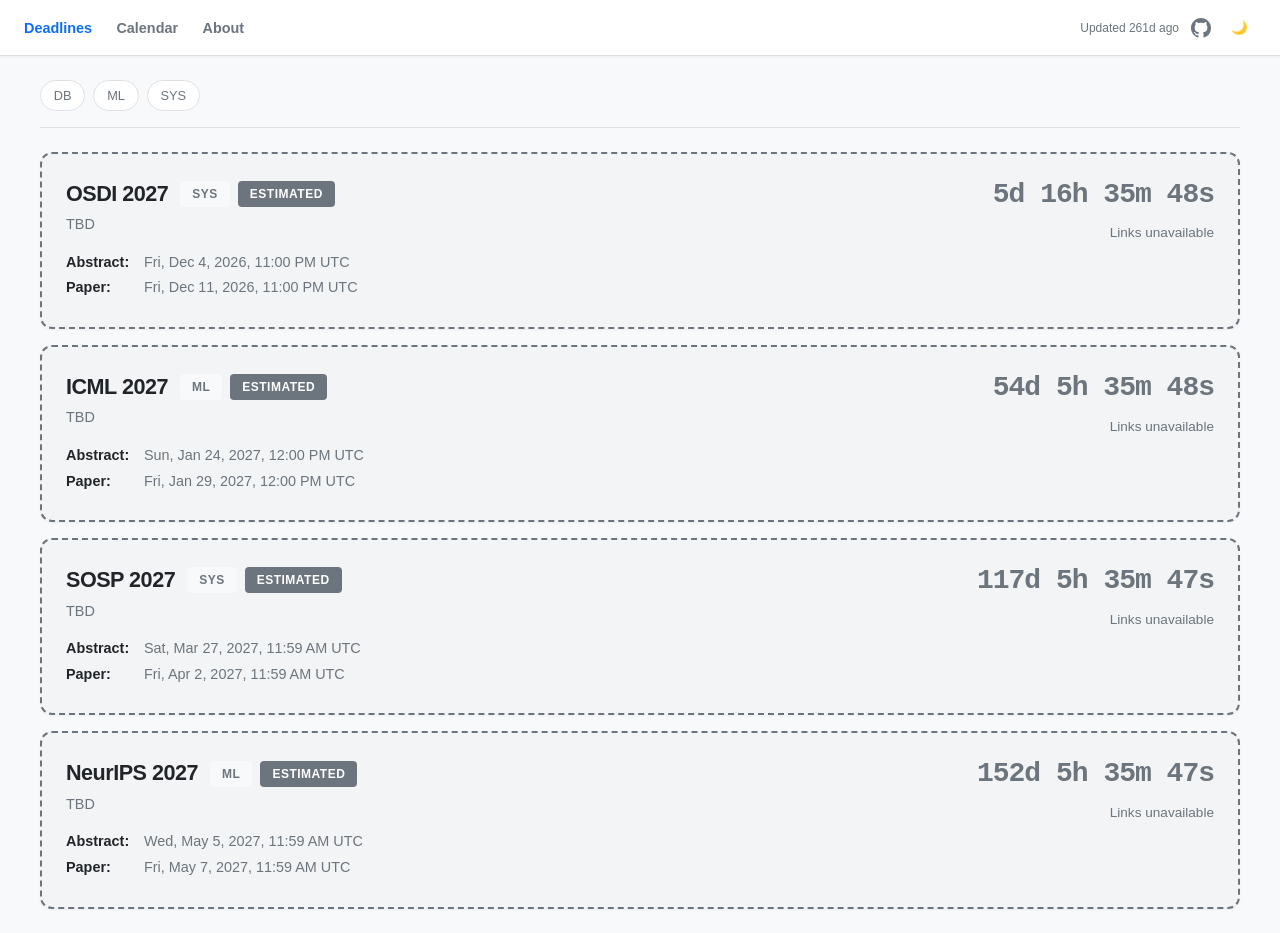
==== commit 2bb87102: "deploy: c69dbe33ccc23d23dea3c6e986a6356d5abd29f6" ====
--- a/index.html
+++ b/index.html
@@ -1 +1 @@
-<!DOCTYPE html><html lang="en"><head><meta charset="UTF-8"><meta name="viewport" content="width=device-width,initial-scale=1"><title>Conference Deadlines</title><link rel="stylesheet" href="style.css"></head><body><header><nav><a href="index.html" class="active">Deadlines</a> <a href="calendar.html">Calendar</a> <a href="about.html">About</a></nav><div class="header-actions"><a href="https://github.com/tareqmahmood/deadlines" target="_blank" class="github-link" title="GitHub"><svg height="20" width="20" viewBox="0 0 16 16" fill="currentColor"><path d="M8 0C3.58 0 0 3.58 0 8c0 3.54 2.29 6.53 5.47 7.59.4.07.55-.17.55-.38 0-.19-.01-.82-.01-1.49-2.01.37-2.53-.49-2.69-.94-.09-.23-.48-.94-.82-1.13-.28-.15-.68-.52-.01-.53.63-.01 1.08.58 1.23.82.72 1.21 1.87.87 2.33.66.07-.52.28-.87.51-1.07-1.78-.2-3.64-.89-3.64-3.95 0-.87.31-1.59.82-2.15-.08-.2-.36-1.02.08-2.12 0 0 .67-.21 2.2.82.64-.18 1.32-.27 2-.27s1.36.09 2 .27c1.53-1.04 2.2-.82 2.2-.82.44 1.1.16 1.92.08 2.12.51.56.82 1.27.82 2.15 0 3.07-1.87 3.75-3.65 3.95.29.25.54.73.54 1.48 0 1.07-.01 1.93-.01 2.2 0 .21.15.46.55.38A8.01 8.01 0 0 0 16 8c0-4.42-3.58-8-8-8z"/></svg> </a><button id="theme-toggle" class="theme-toggle">🌙</button></div></header><main><div id="area-filter" class="area-filter"></div><div id="deadlines-container"><p>Loading deadlines...</p></div></main><script src="script.js"></script><script>initTheme(),loadData()</script></body></html>+<!DOCTYPE html><html lang="en"><head><meta charset="UTF-8"><meta name="viewport" content="width=device-width,initial-scale=1"><title>Conference Deadlines</title><link rel="stylesheet" href="style.css"></head><body><header><nav><a href="index.html" class="active">Deadlines</a> <a href="calendar.html">Calendar</a> <a href="about.html">About</a></nav><div class="header-actions"><span id="last-updated" class="last-updated"></span> <a href="https://github.com/tareqmahmood/deadlines" target="_blank" class="github-link" title="GitHub"><svg height="20" width="20" viewBox="0 0 16 16" fill="currentColor"><path d="M8 0C3.58 0 0 3.58 0 8c0 3.54 2.29 6.53 5.47 7.59.4.07.55-.17.55-.38 0-.19-.01-.82-.01-1.49-2.01.37-2.53-.49-2.69-.94-.09-.23-.48-.94-.82-1.13-.28-.15-.68-.52-.01-.53.63-.01 1.08.58 1.23.82.72 1.21 1.87.87 2.33.66.07-.52.28-.87.51-1.07-1.78-.2-3.64-.89-3.64-3.95 0-.87.31-1.59.82-2.15-.08-.2-.36-1.02.08-2.12 0 0 .67-.21 2.2.82.64-.18 1.32-.27 2-.27s1.36.09 2 .27c1.53-1.04 2.2-.82 2.2-.82.44 1.1.16 1.92.08 2.12.51.56.82 1.27.82 2.15 0 3.07-1.87 3.75-3.65 3.95.29.25.54.73.54 1.48 0 1.07-.01 1.93-.01 2.2 0 .21.15.46.55.38A8.01 8.01 0 0 0 16 8c0-4.42-3.58-8-8-8z"/></svg> </a><button id="theme-toggle" class="theme-toggle">🌙</button></div></header><main><div id="area-filter" class="area-filter"></div><div id="deadlines-container"><p>Loading deadlines...</p></div></main><script src="script.js"></script><script>initTheme(),loadData()</script></body></html>
--- a/style.css
+++ b/style.css
@@ -1 +1 @@
-:root{--bg-color:#f8f9fa;--text-color:#212529;--card-bg:#ffffff;--accent-color:#0d6efd;--secondary-text:#6c757d;--border-color:#dee2e6;--paper-color:#dc3545;--abstract-color:#fd7e14;--conf-color:#198754;--shadow-sm:0 1px 2px rgba(0,0,0,0.05);--shadow-md:0 4px 6px rgba(0,0,0,0.05);--radius-sm:6px;--radius-md:12px}[data-theme=dark]{--bg-color:#121212;--text-color:#e9ecef;--card-bg:#1e1e1e;--accent-color:#6ea8fe;--secondary-text:#adb5bd;--border-color:#343a40;--paper-color:#ff6b6b;--abstract-color:#ffc107;--conf-color:#20c997;--shadow-sm:0 1px 2px rgba(0,0,0,0.3);--shadow-md:0 4px 6px rgba(0,0,0,0.3)}body{font-family:Inter,-apple-system,BlinkMacSystemFont,"Segoe UI",Roboto,Helvetica,Arial,sans-serif;background-color:var(--bg-color);color:var(--text-color);margin:0;padding:0;transition:background-color .3s,color .3s;line-height:1.5;-webkit-font-smoothing:antialiased}header{padding:.75rem 1.5rem;background-color:var(--card-bg);border-bottom:1px solid var(--border-color);display:flex;justify-content:space-between;align-items:center;position:sticky;top:0;z-index:100;box-shadow:var(--shadow-sm)}nav a{margin-right:1.25rem;text-decoration:none;color:var(--secondary-text);font-weight:600;font-size:.9rem;transition:color .2s}nav a:hover{color:var(--accent-color)}nav a.active{color:var(--accent-color)}.header-actions{display:flex;align-items:center;gap:.75rem}.github-link{color:var(--secondary-text);display:flex;align-items:center;transition:color .2s}.github-link:hover{color:var(--accent-color)}.theme-toggle{background:0 0;border:none;color:var(--secondary-text);padding:.5rem;cursor:pointer;font-weight:500;transition:all .2s}.theme-toggle:hover{color:var(--accent-color)}main{max-width:1200px;margin:1.5rem auto;padding:0 1rem}.area-filter{display:flex;flex-wrap:wrap;gap:.5rem;margin-bottom:1.5rem;padding-bottom:1rem;border-bottom:1px solid var(--border-color)}.filter-tag{font-size:.8rem;background-color:var(--card-bg);border:1px solid var(--border-color);padding:.3rem .8rem;border-radius:50px;cursor:pointer;transition:all .2s;color:var(--secondary-text);font-weight:500}.filter-tag:hover{border-color:var(--accent-color);color:var(--accent-color);transform:translateY(-1px)}.filter-tag.active{background-color:var(--accent-color);color:#fff;border-color:var(--accent-color);box-shadow:0 2px 4px rgba(13,110,253,.25)}main a:not(.conf-title):not(.filter-tag):not(.tag){color:var(--accent-color);text-decoration:none;position:relative;font-weight:500;transition:color .2s}main a:not(.conf-title):not(.filter-tag):not(.tag)::after{content:'';position:absolute;width:100%;height:1.5px;bottom:-2px;left:0;background-color:var(--accent-color);transform:scaleX(0);transform-origin:bottom right;transition:transform .3s ease}main a:not(.conf-title):not(.filter-tag):not(.tag):hover::after{transform:scaleX(1);transform-origin:bottom left}.deadline-card{background-color:var(--card-bg);padding:1.5rem;border-radius:var(--radius-md);margin-bottom:1rem;border:1px solid var(--border-color);box-shadow:var(--shadow-sm);transition:transform .2s,box-shadow .2s;display:flex;justify-content:space-between;align-items:flex-start;gap:1.5rem}.deadline-card:hover{box-shadow:var(--shadow-md)}.deadline-left{flex:1;min-width:0}.deadline-right{text-align:right;display:flex;flex-direction:column;align-items:flex-end;min-width:220px}.deadline-header{display:flex;align-items:center;gap:.75rem;margin-bottom:.25rem;flex-wrap:wrap}.conf-title{font-size:1.35rem;font-weight:700;text-decoration:none;color:var(--text-color);letter-spacing:-.5px}.conf-title:hover{color:var(--accent-color)}.conf-tags{display:flex;gap:.5rem}.tag{font-size:.75rem;background-color:var(--bg-color);color:var(--secondary-text);padding:.25rem .75rem;border-radius:4px;font-weight:600;text-transform:uppercase;letter-spacing:.5px}.venue{color:var(--secondary-text);font-size:.9rem;margin-bottom:1rem}.timer{font-family:'SF Mono','Roboto Mono',monospace;font-size:1.75rem;font-weight:700;margin-bottom:.5rem;color:var(--accent-color);letter-spacing:-1px;line-height:1.2}.date-item{font-size:.9rem;color:var(--secondary-text);margin-bottom:.25rem;display:flex;gap:.5rem}.date-label{font-weight:600;color:var(--text-color);min-width:70px}.card-links{display:flex;gap:1rem;font-size:.85rem;margin-top:.25rem}.card-links a{text-decoration:none;color:var(--secondary-text);transition:color .2s;display:flex;align-items:center;gap:.25rem;font-weight:500}.card-links a:hover{color:var(--accent-color)}@media (max-width:700px){.deadline-card{flex-direction:column;gap:1rem}.deadline-right{width:100%;align-items:flex-start;text-align:left;border-top:1px solid var(--border-color);padding-top:1rem;min-width:auto}.timer{font-size:1.5rem}}.calendar-controls{display:flex;justify-content:space-between;align-items:center;margin-bottom:1.5rem;background-color:var(--card-bg);padding:.75rem 1rem;border-radius:var(--radius-md);border:1px solid var(--border-color);box-shadow:var(--shadow-sm)}.calendar-controls h2{font-size:1.25rem;font-weight:700}.year-grid{display:grid;grid-template-columns:repeat(4,1fr);gap:1rem}@media (max-width:1000px){.year-grid{grid-template-columns:repeat(2,1fr)}}@media (max-width:600px){.year-grid{grid-template-columns:1fr}}.month-container{padding:0}.month-title{text-align:center;font-weight:700;margin-bottom:.75rem;color:var(--text-color);font-size:1rem}.calendar-grid{display:grid;grid-template-columns:repeat(7,1fr);gap:0}.calendar-day-header{text-align:center;font-weight:600;font-size:.7rem;color:var(--secondary-text);padding-bottom:6px;text-transform:uppercase}.calendar-day{min-height:38px;padding:2px;font-size:.8rem;position:relative;display:flex;flex-direction:column;align-items:center;justify-content:flex-start;color:var(--secondary-text);border-radius:4px;transition:background-color .2s}.calendar-day.has-event{cursor:pointer;font-weight:600;color:var(--text-color)}.calendar-day.has-event:hover{background-color:var(--card-bg);box-shadow:0 0 0 1px var(--border-color);z-index:1}.calendar-day.empty{background-color:transparent}.calendar-day.today{color:var(--accent-color);font-weight:700;background-color:rgba(13,110,253,.1);border-radius:4px}[data-theme=dark] .calendar-day.today{background-color:rgba(110,168,254,.15)}.event-bars{display:flex;flex-direction:column;gap:3px;width:100%;align-items:center;margin-top:4px}.event-bar{width:20px;height:3px;border-radius:2px}.event-bar.paper{background-color:var(--paper-color)}.event-bar.abstract{background-color:var(--abstract-color)}.event-bar.conference{background-color:var(--conf-color)}.calendar-day:hover .event-tooltip{display:block;animation:fadeIn .2s ease-out}@keyframes fadeIn{from{opacity:0;transform:translate(-50%,5px)}to{opacity:1;transform:translate(-50%,0)}}.event-tooltip{display:none;position:absolute;bottom:100%;left:50%;transform:translateX(-50%);background-color:var(--text-color);color:var(--bg-color);padding:.5rem .8rem;border-radius:6px;font-size:.75rem;white-space:nowrap;z-index:100;box-shadow:0 4px 12px rgba(0,0,0,.15);font-weight:500;pointer-events:none}.event-tooltip::after{content:'';position:absolute;top:100%;left:50%;margin-left:-5px;border-width:5px;border-style:solid;border-color:var(--text-color) transparent transparent transparent}.detail-header{margin-bottom:2rem;text-align:center;padding:2rem 0;background-color:var(--card-bg);border-radius:var(--radius-md);border:1px solid var(--border-color);box-shadow:var(--shadow-sm)}.detail-header h1{font-size:2rem;margin:0 0 .75rem 0;letter-spacing:-1px}.detail-header .venue{font-size:1.1rem;margin-bottom:.5rem}.detail-header .dates{color:var(--secondary-text);font-size:1rem}.detail-deadlines{max-width:800px;margin:0 auto}.deadline-item{background-color:var(--card-bg);padding:1.5rem;margin-bottom:1rem;border-radius:var(--radius-md);border:1px solid var(--border-color);border-left:5px solid var(--accent-color);box-shadow:var(--shadow-sm)}.deadline-item h3{margin-top:0;font-size:1.2rem;color:var(--secondary-text);text-transform:uppercase;letter-spacing:1px;font-size:.9rem}.deadline-item.passed{border-left-color:var(--secondary-text);opacity:.6;filter:grayscale(1)}@media (max-width:600px){header{padding:1rem}main{padding:0 1rem}.timer{font-size:1.8rem}.detail-header h1{font-size:1.8rem}}.modal-overlay{position:fixed;top:0;left:0;width:100%;height:100%;background:rgba(0,0,0,.5);display:flex;justify-content:center;align-items:center;z-index:1000;opacity:0;visibility:hidden;transition:all .2s;backdrop-filter:blur(2px)}.modal-overlay.open{opacity:1;visibility:visible}.modal-content{background:var(--card-bg);padding:1.5rem;border-radius:var(--radius-md);box-shadow:var(--shadow-md);width:90%;max-width:320px;border:1px solid var(--border-color);animation:modalSlideIn .2s ease-out}@keyframes modalSlideIn{from{transform:translateY(10px);opacity:0}to{transform:translateY(0);opacity:1}}.modal-title{font-size:1.1rem;font-weight:700;margin-bottom:1rem;text-align:center;color:var(--text-color)}.modal-list{display:flex;flex-direction:column;gap:.5rem}.modal-item{padding:.75rem;border:1px solid var(--border-color);border-radius:var(--radius-sm);text-decoration:none;color:var(--text-color);font-weight:500;transition:all .2s;text-align:center;display:block;background-color:var(--bg-color)}.modal-item:hover{border-color:var(--accent-color);color:var(--accent-color);transform:translateY(-1px);box-shadow:var(--shadow-sm)}.modal-close{margin-top:1rem;width:100%;padding:.5rem;background:0 0;border:none;color:var(--secondary-text);cursor:pointer;font-size:.85rem;font-weight:500}.modal-close:hover{color:var(--text-color);text-decoration:underline}.deadline-card.estimated{border:2px dashed var(--secondary-text);background-color:rgba(0,0,0,.02)}.tag.estimated{background-color:var(--secondary-text);color:#fff}.timer.estimated{color:var(--secondary-text)}+:root{--bg-color:#f8f9fa;--text-color:#212529;--card-bg:#ffffff;--accent-color:#0d6efd;--secondary-text:#6c757d;--border-color:#dee2e6;--paper-color:#dc3545;--abstract-color:#fd7e14;--conf-color:#198754;--shadow-sm:0 1px 2px rgba(0,0,0,0.05);--shadow-md:0 4px 6px rgba(0,0,0,0.05);--radius-sm:6px;--radius-md:12px}[data-theme=dark]{--bg-color:#121212;--text-color:#e9ecef;--card-bg:#1e1e1e;--accent-color:#6ea8fe;--secondary-text:#adb5bd;--border-color:#343a40;--paper-color:#ff6b6b;--abstract-color:#ffc107;--conf-color:#20c997;--shadow-sm:0 1px 2px rgba(0,0,0,0.3);--shadow-md:0 4px 6px rgba(0,0,0,0.3)}body{font-family:Inter,-apple-system,BlinkMacSystemFont,"Segoe UI",Roboto,Helvetica,Arial,sans-serif;background-color:var(--bg-color);color:var(--text-color);margin:0;padding:0;transition:background-color .3s,color .3s;line-height:1.5;-webkit-font-smoothing:antialiased}header{padding:.75rem 1.5rem;background-color:var(--card-bg);border-bottom:1px solid var(--border-color);display:flex;justify-content:space-between;align-items:center;position:sticky;top:0;z-index:100;box-shadow:var(--shadow-sm)}nav a{margin-right:1.25rem;text-decoration:none;color:var(--secondary-text);font-weight:600;font-size:.9rem;transition:color .2s}nav a:hover{color:var(--accent-color)}nav a.active{color:var(--accent-color)}.header-actions{display:flex;align-items:center;gap:.75rem}.github-link{color:var(--secondary-text);display:flex;align-items:center;transition:color .2s}.github-link:hover{color:var(--accent-color)}.theme-toggle{background:0 0;border:none;color:var(--secondary-text);padding:.5rem;cursor:pointer;font-weight:500;transition:all .2s}.theme-toggle:hover{color:var(--accent-color)}main{max-width:1200px;margin:1.5rem auto;padding:0 1rem}.area-filter{display:flex;flex-wrap:wrap;gap:.5rem;margin-bottom:1.5rem;padding-bottom:1rem;border-bottom:1px solid var(--border-color)}.filter-tag{font-size:.8rem;background-color:var(--card-bg);border:1px solid var(--border-color);padding:.3rem .8rem;border-radius:50px;cursor:pointer;transition:all .2s;color:var(--secondary-text);font-weight:500}.filter-tag:hover{border-color:var(--accent-color);color:var(--accent-color);transform:translateY(-1px)}.filter-tag.active{background-color:var(--accent-color);color:#fff;border-color:var(--accent-color);box-shadow:0 2px 4px rgba(13,110,253,.25)}main a:not(.conf-title):not(.filter-tag):not(.tag){color:var(--accent-color);text-decoration:none;position:relative;font-weight:500;transition:color .2s}main a:not(.conf-title):not(.filter-tag):not(.tag)::after{content:'';position:absolute;width:100%;height:1.5px;bottom:-2px;left:0;background-color:var(--accent-color);transform:scaleX(0);transform-origin:bottom right;transition:transform .3s ease}main a:not(.conf-title):not(.filter-tag):not(.tag):hover::after{transform:scaleX(1);transform-origin:bottom left}.deadline-card{background-color:var(--card-bg);padding:1.5rem;border-radius:var(--radius-md);margin-bottom:1rem;border:1px solid var(--border-color);box-shadow:var(--shadow-sm);transition:transform .2s,box-shadow .2s;display:flex;justify-content:space-between;align-items:flex-start;gap:1.5rem}.deadline-card:hover{box-shadow:var(--shadow-md)}.deadline-left{flex:1;min-width:0}.deadline-right{text-align:right;display:flex;flex-direction:column;align-items:flex-end;min-width:220px}.deadline-header{display:flex;align-items:center;gap:.75rem;margin-bottom:.25rem;flex-wrap:wrap}.conf-title{font-size:1.35rem;font-weight:700;text-decoration:none;color:var(--text-color);letter-spacing:-.5px}.conf-title:hover{color:var(--accent-color)}.conf-tags{display:flex;gap:.5rem}.tag{font-size:.75rem;background-color:var(--bg-color);color:var(--secondary-text);padding:.25rem .75rem;border-radius:4px;font-weight:600;text-transform:uppercase;letter-spacing:.5px}.venue{color:var(--secondary-text);font-size:.9rem;margin-bottom:1rem}.timer{font-family:'SF Mono','Roboto Mono',monospace;font-size:1.75rem;font-weight:700;margin-bottom:.5rem;color:var(--accent-color);letter-spacing:-1px;line-height:1.2}.date-item{font-size:.9rem;color:var(--secondary-text);margin-bottom:.25rem;display:flex;gap:.5rem}.date-label{font-weight:600;color:var(--text-color);min-width:70px}.card-links{display:flex;gap:1rem;font-size:.85rem;margin-top:.25rem}.card-links a{text-decoration:none;color:var(--secondary-text);transition:color .2s;display:flex;align-items:center;gap:.25rem;font-weight:500}.card-links a:hover{color:var(--accent-color)}@media (max-width:700px){.deadline-card{flex-direction:column;gap:1rem}.deadline-right{width:100%;align-items:flex-start;text-align:left;border-top:1px solid var(--border-color);padding-top:1rem;min-width:auto}.timer{font-size:1.5rem}}.calendar-controls{display:flex;justify-content:space-between;align-items:center;margin-bottom:1.5rem;background-color:var(--card-bg);padding:.75rem 1rem;border-radius:var(--radius-md);border:1px solid var(--border-color);box-shadow:var(--shadow-sm)}.calendar-controls h2{font-size:1.25rem;font-weight:700}.year-grid{display:grid;grid-template-columns:repeat(4,1fr);gap:1rem}@media (max-width:1000px){.year-grid{grid-template-columns:repeat(2,1fr)}}@media (max-width:600px){.year-grid{grid-template-columns:1fr}}.month-container{padding:0}.month-title{text-align:center;font-weight:700;margin-bottom:.75rem;color:var(--text-color);font-size:1rem}.calendar-grid{display:grid;grid-template-columns:repeat(7,1fr);gap:0}.calendar-day-header{text-align:center;font-weight:600;font-size:.7rem;color:var(--secondary-text);padding-bottom:6px;text-transform:uppercase}.calendar-day{min-height:38px;padding:2px;font-size:.8rem;position:relative;display:flex;flex-direction:column;align-items:center;justify-content:flex-start;color:var(--secondary-text);border-radius:4px;transition:background-color .2s}.calendar-day.has-event{cursor:pointer;font-weight:600;color:var(--text-color)}.calendar-day.has-event:hover{background-color:var(--card-bg);box-shadow:0 0 0 1px var(--border-color);z-index:1}.calendar-day.empty{background-color:transparent}.calendar-day.today{color:var(--accent-color);font-weight:700;background-color:rgba(13,110,253,.1);border-radius:4px}[data-theme=dark] .calendar-day.today{background-color:rgba(110,168,254,.15)}.event-bars{display:flex;flex-direction:column;gap:3px;width:100%;align-items:center;margin-top:4px}.event-bar{width:20px;height:3px;border-radius:2px}.event-bar.paper{background-color:var(--paper-color)}.event-bar.abstract{background-color:var(--abstract-color)}.event-bar.conference{background-color:var(--conf-color)}.calendar-day:hover .event-tooltip{display:block;animation:fadeIn .2s ease-out}@keyframes fadeIn{from{opacity:0;transform:translate(-50%,5px)}to{opacity:1;transform:translate(-50%,0)}}.event-tooltip{display:none;position:absolute;bottom:100%;left:50%;transform:translateX(-50%);background-color:var(--text-color);color:var(--bg-color);padding:.5rem .8rem;border-radius:6px;font-size:.75rem;white-space:nowrap;z-index:100;box-shadow:0 4px 12px rgba(0,0,0,.15);font-weight:500;pointer-events:none}.event-tooltip::after{content:'';position:absolute;top:100%;left:50%;margin-left:-5px;border-width:5px;border-style:solid;border-color:var(--text-color) transparent transparent transparent}.detail-header{margin-bottom:2rem;text-align:center;padding:2rem 0;background-color:var(--card-bg);border-radius:var(--radius-md);border:1px solid var(--border-color);box-shadow:var(--shadow-sm)}.detail-header h1{font-size:2rem;margin:0 0 .75rem 0;letter-spacing:-1px}.detail-header .venue{font-size:1.1rem;margin-bottom:.5rem}.detail-header .dates{color:var(--secondary-text);font-size:1rem}.detail-deadlines{max-width:800px;margin:0 auto}.deadline-item{background-color:var(--card-bg);padding:1.5rem;margin-bottom:1rem;border-radius:var(--radius-md);border:1px solid var(--border-color);border-left:5px solid var(--accent-color);box-shadow:var(--shadow-sm)}.deadline-item h3{margin-top:0;font-size:1.2rem;color:var(--secondary-text);text-transform:uppercase;letter-spacing:1px;font-size:.9rem}.deadline-item.passed{border-left-color:var(--secondary-text);opacity:.6;filter:grayscale(1)}@media (max-width:600px){header{padding:1rem}main{padding:0 1rem}.timer{font-size:1.8rem}.detail-header h1{font-size:1.8rem}}.modal-overlay{position:fixed;top:0;left:0;width:100%;height:100%;background:rgba(0,0,0,.5);display:flex;justify-content:center;align-items:center;z-index:1000;opacity:0;visibility:hidden;transition:all .2s;backdrop-filter:blur(2px)}.modal-overlay.open{opacity:1;visibility:visible}.modal-content{background:var(--card-bg);padding:1.5rem;border-radius:var(--radius-md);box-shadow:var(--shadow-md);width:90%;max-width:320px;border:1px solid var(--border-color);animation:modalSlideIn .2s ease-out}@keyframes modalSlideIn{from{transform:translateY(10px);opacity:0}to{transform:translateY(0);opacity:1}}.modal-title{font-size:1.1rem;font-weight:700;margin-bottom:1rem;text-align:center;color:var(--text-color)}.modal-list{display:flex;flex-direction:column;gap:.5rem}.modal-item{padding:.75rem;border:1px solid var(--border-color);border-radius:var(--radius-sm);text-decoration:none;color:var(--text-color);font-weight:500;transition:all .2s;text-align:center;display:block;background-color:var(--bg-color)}.modal-item:hover{border-color:var(--accent-color);color:var(--accent-color);transform:translateY(-1px);box-shadow:var(--shadow-sm)}.modal-close{margin-top:1rem;width:100%;padding:.5rem;background:0 0;border:none;color:var(--secondary-text);cursor:pointer;font-size:.85rem;font-weight:500}.modal-close:hover{color:var(--text-color);text-decoration:underline}.deadline-card.estimated{border:2px dashed var(--secondary-text);background-color:rgba(0,0,0,.02)}.tag.estimated{background-color:var(--secondary-text);color:#fff}.timer.estimated{color:var(--secondary-text)}.last-updated{font-size:.75rem;color:var(--secondary-text)}
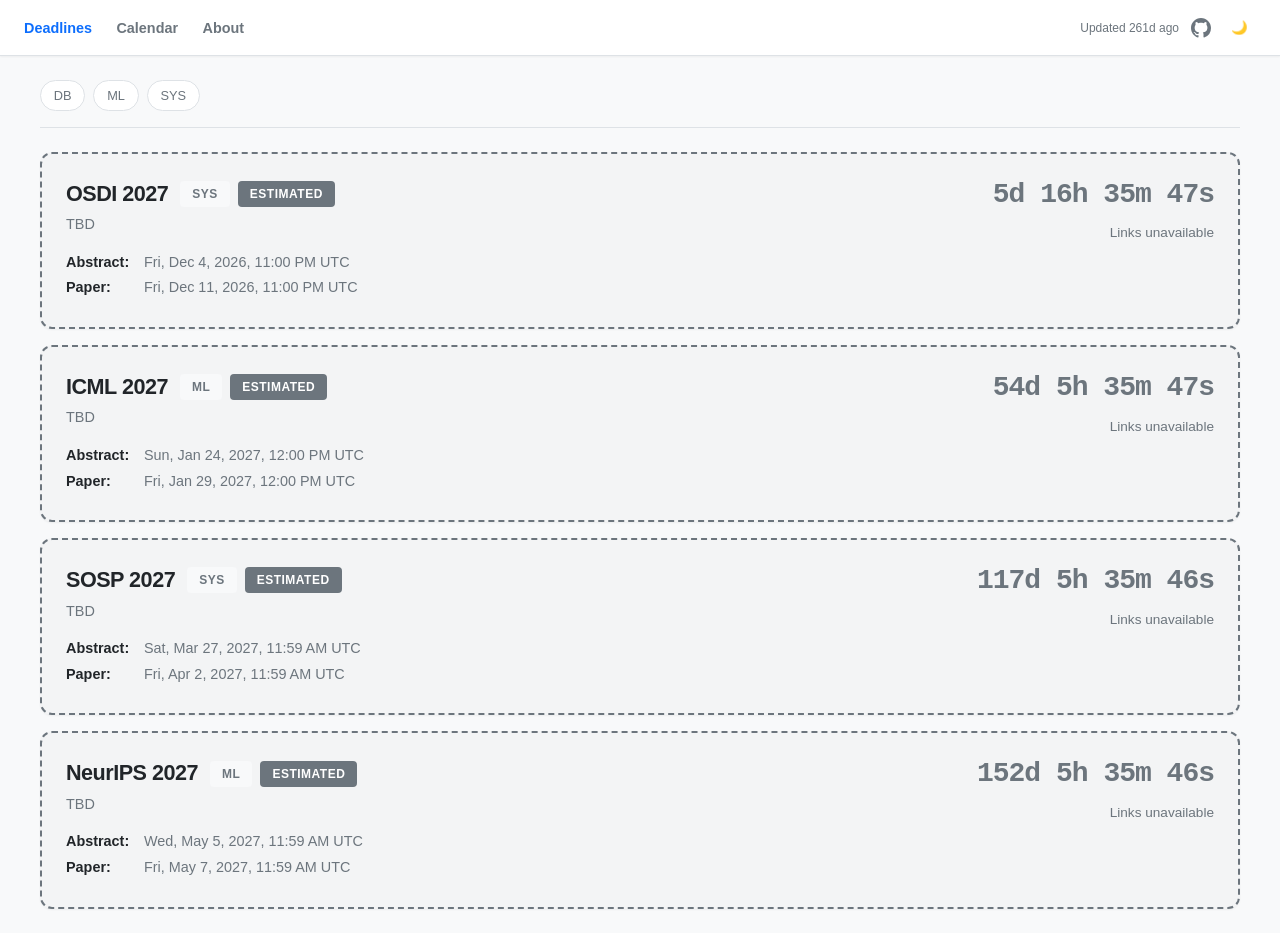
==== commit 99279fb0: "deploy: c519484a8fd953c8c099be0286dd910244fed354" ====
--- a/index.html
+++ b/index.html
@@ -1 +1 @@
-<!DOCTYPE html><html lang="en"><head><meta charset="UTF-8"><meta name="viewport" content="width=device-width,initial-scale=1"><title>Conference Deadlines</title><link rel="stylesheet" href="style.css"></head><body><header><nav><a href="index.html" class="active">Deadlines</a> <a href="calendar.html">Calendar</a> <a href="about.html">About</a></nav><div class="header-actions"><span id="last-updated" class="last-updated"></span> <a href="https://github.com/tareqmahmood/deadlines" target="_blank" class="github-link" title="GitHub"><svg height="20" width="20" viewBox="0 0 16 16" fill="currentColor"><path d="M8 0C3.58 0 0 3.58 0 8c0 3.54 2.29 6.53 5.47 7.59.4.07.55-.17.55-.38 0-.19-.01-.82-.01-1.49-2.01.37-2.53-.49-2.69-.94-.09-.23-.48-.94-.82-1.13-.28-.15-.68-.52-.01-.53.63-.01 1.08.58 1.23.82.72 1.21 1.87.87 2.33.66.07-.52.28-.87.51-1.07-1.78-.2-3.64-.89-3.64-3.95 0-.87.31-1.59.82-2.15-.08-.2-.36-1.02.08-2.12 0 0 .67-.21 2.2.82.64-.18 1.32-.27 2-.27s1.36.09 2 .27c1.53-1.04 2.2-.82 2.2-.82.44 1.1.16 1.92.08 2.12.51.56.82 1.27.82 2.15 0 3.07-1.87 3.75-3.65 3.95.29.25.54.73.54 1.48 0 1.07-.01 1.93-.01 2.2 0 .21.15.46.55.38A8.01 8.01 0 0 0 16 8c0-4.42-3.58-8-8-8z"/></svg> </a><button id="theme-toggle" class="theme-toggle">🌙</button></div></header><main><div id="area-filter" class="area-filter"></div><div id="deadlines-container"><p>Loading deadlines...</p></div></main><script src="script.js"></script><script>initTheme(),loadData()</script></body></html>+<!DOCTYPE html><html lang="en"><head><meta charset="UTF-8"><meta name="viewport" content="width=device-width,initial-scale=1"><title>Conference Deadlines</title><link rel="stylesheet" href="style.css"></head><body><header><nav><a href="index.html" class="active"><svg class="nav-icon" width="16" height="16" viewBox="0 0 16 16" fill="currentColor"><path d="M8 3.5a.5.5 0 0 0-1 0V8a.5.5 0 0 0 .252.434l3.5 2a.5.5 0 1 0 .496-.868L8 7.71V3.5z"/><path d="M8 16A8 8 0 1 0 8 0a8 8 0 0 0 0 16zm7-8A7 7 0 1 1 1 8a7 7 0 0 1 14 0z"/></svg><span class="nav-label">Deadlines</span></a> <a href="calendar.html"><svg class="nav-icon" width="16" height="16" viewBox="0 0 16 16" fill="currentColor"><path d="M3.5 0a.5.5 0 0 1 .5.5V1h8V.5a.5.5 0 0 1 1 0V1h1a2 2 0 0 1 2 2v11a2 2 0 0 1-2 2H2a2 2 0 0 1-2-2V3a2 2 0 0 1 2-2h1V.5a.5.5 0 0 1 .5-.5zM2 2a1 1 0 0 0-1 1v1h14V3a1 1 0 0 0-1-1H2zm13 3H1v9a1 1 0 0 0 1 1h12a1 1 0 0 0 1-1V5z"/></svg><span class="nav-label">Calendar</span></a> <a href="about.html"><svg class="nav-icon" width="16" height="16" viewBox="0 0 16 16" fill="currentColor"><path d="M8 16A8 8 0 1 0 8 0a8 8 0 0 0 0 16zm.93-9.412-1 4.705c-.07.34.029.533.304.533.194 0 .487-.07.686-.246l-.088.416c-.287.346-.92.598-1.465.598-.703 0-1.002-.422-.808-1.319l.738-3.468c.064-.293.006-.399-.287-.399l-.451.056.082-.381 2.29-.287zM8 5.5a1 1 0 1 1 0-2 1 1 0 0 1 0 2z"/></svg><span class="nav-label">About</span></a></nav><div class="header-actions"><span id="last-updated" class="last-updated"></span> <a href="https://github.com/tareqmahmood/deadlines" target="_blank" class="github-link" title="GitHub"><svg height="20" width="20" viewBox="0 0 16 16" fill="currentColor"><path d="M8 0C3.58 0 0 3.58 0 8c0 3.54 2.29 6.53 5.47 7.59.4.07.55-.17.55-.38 0-.19-.01-.82-.01-1.49-2.01.37-2.53-.49-2.69-.94-.09-.23-.48-.94-.82-1.13-.28-.15-.68-.52-.01-.53.63-.01 1.08.58 1.23.82.72 1.21 1.87.87 2.33.66.07-.52.28-.87.51-1.07-1.78-.2-3.64-.89-3.64-3.95 0-.87.31-1.59.82-2.15-.08-.2-.36-1.02.08-2.12 0 0 .67-.21 2.2.82.64-.18 1.32-.27 2-.27s1.36.09 2 .27c1.53-1.04 2.2-.82 2.2-.82.44 1.1.16 1.92.08 2.12.51.56.82 1.27.82 2.15 0 3.07-1.87 3.75-3.65 3.95.29.25.54.73.54 1.48 0 1.07-.01 1.93-.01 2.2 0 .21.15.46.55.38A8.01 8.01 0 0 0 16 8c0-4.42-3.58-8-8-8z"/></svg> </a><button id="theme-toggle" class="theme-toggle">🌙</button></div></header><main><div id="area-filter" class="area-filter"></div><div id="deadlines-container"><p>Loading deadlines...</p></div></main><script src="script.js"></script><script>initTheme(),loadData()</script></body></html>
--- a/style.css
+++ b/style.css
@@ -1 +1 @@
-:root{--bg-color:#f8f9fa;--text-color:#212529;--card-bg:#ffffff;--accent-color:#0d6efd;--secondary-text:#6c757d;--border-color:#dee2e6;--paper-color:#dc3545;--abstract-color:#fd7e14;--conf-color:#198754;--shadow-sm:0 1px 2px rgba(0,0,0,0.05);--shadow-md:0 4px 6px rgba(0,0,0,0.05);--radius-sm:6px;--radius-md:12px}[data-theme=dark]{--bg-color:#121212;--text-color:#e9ecef;--card-bg:#1e1e1e;--accent-color:#6ea8fe;--secondary-text:#adb5bd;--border-color:#343a40;--paper-color:#ff6b6b;--abstract-color:#ffc107;--conf-color:#20c997;--shadow-sm:0 1px 2px rgba(0,0,0,0.3);--shadow-md:0 4px 6px rgba(0,0,0,0.3)}body{font-family:Inter,-apple-system,BlinkMacSystemFont,"Segoe UI",Roboto,Helvetica,Arial,sans-serif;background-color:var(--bg-color);color:var(--text-color);margin:0;padding:0;transition:background-color .3s,color .3s;line-height:1.5;-webkit-font-smoothing:antialiased}header{padding:.75rem 1.5rem;background-color:var(--card-bg);border-bottom:1px solid var(--border-color);display:flex;justify-content:space-between;align-items:center;position:sticky;top:0;z-index:100;box-shadow:var(--shadow-sm)}nav a{margin-right:1.25rem;text-decoration:none;color:var(--secondary-text);font-weight:600;font-size:.9rem;transition:color .2s}nav a:hover{color:var(--accent-color)}nav a.active{color:var(--accent-color)}.header-actions{display:flex;align-items:center;gap:.75rem}.github-link{color:var(--secondary-text);display:flex;align-items:center;transition:color .2s}.github-link:hover{color:var(--accent-color)}.theme-toggle{background:0 0;border:none;color:var(--secondary-text);padding:.5rem;cursor:pointer;font-weight:500;transition:all .2s}.theme-toggle:hover{color:var(--accent-color)}main{max-width:1200px;margin:1.5rem auto;padding:0 1rem}.area-filter{display:flex;flex-wrap:wrap;gap:.5rem;margin-bottom:1.5rem;padding-bottom:1rem;border-bottom:1px solid var(--border-color)}.filter-tag{font-size:.8rem;background-color:var(--card-bg);border:1px solid var(--border-color);padding:.3rem .8rem;border-radius:50px;cursor:pointer;transition:all .2s;color:var(--secondary-text);font-weight:500}.filter-tag:hover{border-color:var(--accent-color);color:var(--accent-color);transform:translateY(-1px)}.filter-tag.active{background-color:var(--accent-color);color:#fff;border-color:var(--accent-color);box-shadow:0 2px 4px rgba(13,110,253,.25)}main a:not(.conf-title):not(.filter-tag):not(.tag){color:var(--accent-color);text-decoration:none;position:relative;font-weight:500;transition:color .2s}main a:not(.conf-title):not(.filter-tag):not(.tag)::after{content:'';position:absolute;width:100%;height:1.5px;bottom:-2px;left:0;background-color:var(--accent-color);transform:scaleX(0);transform-origin:bottom right;transition:transform .3s ease}main a:not(.conf-title):not(.filter-tag):not(.tag):hover::after{transform:scaleX(1);transform-origin:bottom left}.deadline-card{background-color:var(--card-bg);padding:1.5rem;border-radius:var(--radius-md);margin-bottom:1rem;border:1px solid var(--border-color);box-shadow:var(--shadow-sm);transition:transform .2s,box-shadow .2s;display:flex;justify-content:space-between;align-items:flex-start;gap:1.5rem}.deadline-card:hover{box-shadow:var(--shadow-md)}.deadline-left{flex:1;min-width:0}.deadline-right{text-align:right;display:flex;flex-direction:column;align-items:flex-end;min-width:220px}.deadline-header{display:flex;align-items:center;gap:.75rem;margin-bottom:.25rem;flex-wrap:wrap}.conf-title{font-size:1.35rem;font-weight:700;text-decoration:none;color:var(--text-color);letter-spacing:-.5px}.conf-title:hover{color:var(--accent-color)}.conf-tags{display:flex;gap:.5rem}.tag{font-size:.75rem;background-color:var(--bg-color);color:var(--secondary-text);padding:.25rem .75rem;border-radius:4px;font-weight:600;text-transform:uppercase;letter-spacing:.5px}.venue{color:var(--secondary-text);font-size:.9rem;margin-bottom:1rem}.timer{font-family:'SF Mono','Roboto Mono',monospace;font-size:1.75rem;font-weight:700;margin-bottom:.5rem;color:var(--accent-color);letter-spacing:-1px;line-height:1.2}.date-item{font-size:.9rem;color:var(--secondary-text);margin-bottom:.25rem;display:flex;gap:.5rem}.date-label{font-weight:600;color:var(--text-color);min-width:70px}.card-links{display:flex;gap:1rem;font-size:.85rem;margin-top:.25rem}.card-links a{text-decoration:none;color:var(--secondary-text);transition:color .2s;display:flex;align-items:center;gap:.25rem;font-weight:500}.card-links a:hover{color:var(--accent-color)}@media (max-width:700px){.deadline-card{flex-direction:column;gap:1rem}.deadline-right{width:100%;align-items:flex-start;text-align:left;border-top:1px solid var(--border-color);padding-top:1rem;min-width:auto}.timer{font-size:1.5rem}}.calendar-controls{display:flex;justify-content:space-between;align-items:center;margin-bottom:1.5rem;background-color:var(--card-bg);padding:.75rem 1rem;border-radius:var(--radius-md);border:1px solid var(--border-color);box-shadow:var(--shadow-sm)}.calendar-controls h2{font-size:1.25rem;font-weight:700}.year-grid{display:grid;grid-template-columns:repeat(4,1fr);gap:1rem}@media (max-width:1000px){.year-grid{grid-template-columns:repeat(2,1fr)}}@media (max-width:600px){.year-grid{grid-template-columns:1fr}}.month-container{padding:0}.month-title{text-align:center;font-weight:700;margin-bottom:.75rem;color:var(--text-color);font-size:1rem}.calendar-grid{display:grid;grid-template-columns:repeat(7,1fr);gap:0}.calendar-day-header{text-align:center;font-weight:600;font-size:.7rem;color:var(--secondary-text);padding-bottom:6px;text-transform:uppercase}.calendar-day{min-height:38px;padding:2px;font-size:.8rem;position:relative;display:flex;flex-direction:column;align-items:center;justify-content:flex-start;color:var(--secondary-text);border-radius:4px;transition:background-color .2s}.calendar-day.has-event{cursor:pointer;font-weight:600;color:var(--text-color)}.calendar-day.has-event:hover{background-color:var(--card-bg);box-shadow:0 0 0 1px var(--border-color);z-index:1}.calendar-day.empty{background-color:transparent}.calendar-day.today{color:var(--accent-color);font-weight:700;background-color:rgba(13,110,253,.1);border-radius:4px}[data-theme=dark] .calendar-day.today{background-color:rgba(110,168,254,.15)}.event-bars{display:flex;flex-direction:column;gap:3px;width:100%;align-items:center;margin-top:4px}.event-bar{width:20px;height:3px;border-radius:2px}.event-bar.paper{background-color:var(--paper-color)}.event-bar.abstract{background-color:var(--abstract-color)}.event-bar.conference{background-color:var(--conf-color)}.calendar-day:hover .event-tooltip{display:block;animation:fadeIn .2s ease-out}@keyframes fadeIn{from{opacity:0;transform:translate(-50%,5px)}to{opacity:1;transform:translate(-50%,0)}}.event-tooltip{display:none;position:absolute;bottom:100%;left:50%;transform:translateX(-50%);background-color:var(--text-color);color:var(--bg-color);padding:.5rem .8rem;border-radius:6px;font-size:.75rem;white-space:nowrap;z-index:100;box-shadow:0 4px 12px rgba(0,0,0,.15);font-weight:500;pointer-events:none}.event-tooltip::after{content:'';position:absolute;top:100%;left:50%;margin-left:-5px;border-width:5px;border-style:solid;border-color:var(--text-color) transparent transparent transparent}.detail-header{margin-bottom:2rem;text-align:center;padding:2rem 0;background-color:var(--card-bg);border-radius:var(--radius-md);border:1px solid var(--border-color);box-shadow:var(--shadow-sm)}.detail-header h1{font-size:2rem;margin:0 0 .75rem 0;letter-spacing:-1px}.detail-header .venue{font-size:1.1rem;margin-bottom:.5rem}.detail-header .dates{color:var(--secondary-text);font-size:1rem}.detail-deadlines{max-width:800px;margin:0 auto}.deadline-item{background-color:var(--card-bg);padding:1.5rem;margin-bottom:1rem;border-radius:var(--radius-md);border:1px solid var(--border-color);border-left:5px solid var(--accent-color);box-shadow:var(--shadow-sm)}.deadline-item h3{margin-top:0;font-size:1.2rem;color:var(--secondary-text);text-transform:uppercase;letter-spacing:1px;font-size:.9rem}.deadline-item.passed{border-left-color:var(--secondary-text);opacity:.6;filter:grayscale(1)}@media (max-width:600px){header{padding:1rem}main{padding:0 1rem}.timer{font-size:1.8rem}.detail-header h1{font-size:1.8rem}}.modal-overlay{position:fixed;top:0;left:0;width:100%;height:100%;background:rgba(0,0,0,.5);display:flex;justify-content:center;align-items:center;z-index:1000;opacity:0;visibility:hidden;transition:all .2s;backdrop-filter:blur(2px)}.modal-overlay.open{opacity:1;visibility:visible}.modal-content{background:var(--card-bg);padding:1.5rem;border-radius:var(--radius-md);box-shadow:var(--shadow-md);width:90%;max-width:320px;border:1px solid var(--border-color);animation:modalSlideIn .2s ease-out}@keyframes modalSlideIn{from{transform:translateY(10px);opacity:0}to{transform:translateY(0);opacity:1}}.modal-title{font-size:1.1rem;font-weight:700;margin-bottom:1rem;text-align:center;color:var(--text-color)}.modal-list{display:flex;flex-direction:column;gap:.5rem}.modal-item{padding:.75rem;border:1px solid var(--border-color);border-radius:var(--radius-sm);text-decoration:none;color:var(--text-color);font-weight:500;transition:all .2s;text-align:center;display:block;background-color:var(--bg-color)}.modal-item:hover{border-color:var(--accent-color);color:var(--accent-color);transform:translateY(-1px);box-shadow:var(--shadow-sm)}.modal-close{margin-top:1rem;width:100%;padding:.5rem;background:0 0;border:none;color:var(--secondary-text);cursor:pointer;font-size:.85rem;font-weight:500}.modal-close:hover{color:var(--text-color);text-decoration:underline}.deadline-card.estimated{border:2px dashed var(--secondary-text);background-color:rgba(0,0,0,.02)}.tag.estimated{background-color:var(--secondary-text);color:#fff}.timer.estimated{color:var(--secondary-text)}.last-updated{font-size:.75rem;color:var(--secondary-text)}+:root{--bg-color:#f8f9fa;--text-color:#212529;--card-bg:#ffffff;--accent-color:#0d6efd;--secondary-text:#6c757d;--border-color:#dee2e6;--paper-color:#dc3545;--abstract-color:#fd7e14;--conf-color:#198754;--shadow-sm:0 1px 2px rgba(0,0,0,0.05);--shadow-md:0 4px 6px rgba(0,0,0,0.05);--radius-sm:6px;--radius-md:12px}[data-theme=dark]{--bg-color:#121212;--text-color:#e9ecef;--card-bg:#1e1e1e;--accent-color:#6ea8fe;--secondary-text:#adb5bd;--border-color:#343a40;--paper-color:#ff6b6b;--abstract-color:#ffc107;--conf-color:#20c997;--shadow-sm:0 1px 2px rgba(0,0,0,0.3);--shadow-md:0 4px 6px rgba(0,0,0,0.3)}body{font-family:Inter,-apple-system,BlinkMacSystemFont,"Segoe UI",Roboto,Helvetica,Arial,sans-serif;background-color:var(--bg-color);color:var(--text-color);margin:0;padding:0;transition:background-color .3s,color .3s;line-height:1.5;-webkit-font-smoothing:antialiased}header{padding:.75rem 1.5rem;background-color:var(--card-bg);border-bottom:1px solid var(--border-color);display:flex;justify-content:space-between;align-items:center;position:sticky;top:0;z-index:100;box-shadow:var(--shadow-sm)}nav a{margin-right:1.25rem;text-decoration:none;color:var(--secondary-text);font-weight:600;font-size:.9rem;transition:color .2s;display:inline-flex;align-items:center;gap:.35rem}.nav-icon{display:none}nav a:hover{color:var(--accent-color)}nav a.active{color:var(--accent-color)}.header-actions{display:flex;align-items:center;gap:.75rem}.github-link{color:var(--secondary-text);display:flex;align-items:center;transition:color .2s}.github-link:hover{color:var(--accent-color)}.theme-toggle{background:0 0;border:none;color:var(--secondary-text);padding:.5rem;cursor:pointer;font-weight:500;transition:all .2s}.theme-toggle:hover{color:var(--accent-color)}main{max-width:1200px;margin:1.5rem auto;padding:0 1rem}.area-filter{display:flex;flex-wrap:wrap;gap:.5rem;margin-bottom:1.5rem;padding-bottom:1rem;border-bottom:1px solid var(--border-color)}.filter-tag{font-size:.8rem;background-color:var(--card-bg);border:1px solid var(--border-color);padding:.3rem .8rem;border-radius:50px;cursor:pointer;transition:all .2s;color:var(--secondary-text);font-weight:500}.filter-tag:hover{border-color:var(--accent-color);color:var(--accent-color);transform:translateY(-1px)}.filter-tag.active{background-color:var(--accent-color);color:#fff;border-color:var(--accent-color);box-shadow:0 2px 4px rgba(13,110,253,.25)}main a:not(.conf-title):not(.filter-tag):not(.tag){color:var(--accent-color);text-decoration:none;position:relative;font-weight:500;transition:color .2s}main a:not(.conf-title):not(.filter-tag):not(.tag)::after{content:'';position:absolute;width:100%;height:1.5px;bottom:-2px;left:0;background-color:var(--accent-color);transform:scaleX(0);transform-origin:bottom right;transition:transform .3s ease}main a:not(.conf-title):not(.filter-tag):not(.tag):hover::after{transform:scaleX(1);transform-origin:bottom left}.deadline-card{background-color:var(--card-bg);padding:1.5rem;border-radius:var(--radius-md);margin-bottom:1rem;border:1px solid var(--border-color);box-shadow:var(--shadow-sm);transition:transform .2s,box-shadow .2s;display:flex;justify-content:space-between;align-items:flex-start;gap:1.5rem}.deadline-card:hover{box-shadow:var(--shadow-md)}.deadline-left{flex:1;min-width:0}.deadline-right{text-align:right;display:flex;flex-direction:column;align-items:flex-end;min-width:220px}.deadline-header{display:flex;align-items:center;gap:.75rem;margin-bottom:.25rem;flex-wrap:wrap}.conf-title{font-size:1.35rem;font-weight:700;text-decoration:none;color:var(--text-color);letter-spacing:-.5px}.conf-title:hover{color:var(--accent-color)}.conf-tags{display:flex;gap:.5rem}.tag{font-size:.75rem;background-color:var(--bg-color);color:var(--secondary-text);padding:.25rem .75rem;border-radius:4px;font-weight:600;text-transform:uppercase;letter-spacing:.5px}.venue{color:var(--secondary-text);font-size:.9rem;margin-bottom:1rem}.timer{font-family:'SF Mono','Roboto Mono',monospace;font-size:1.75rem;font-weight:700;margin-bottom:.5rem;color:var(--accent-color);letter-spacing:-1px;line-height:1.2}.date-item{font-size:.9rem;color:var(--secondary-text);margin-bottom:.25rem;display:flex;gap:.5rem}.date-label{font-weight:600;color:var(--text-color);min-width:70px}.card-links{display:flex;gap:1rem;font-size:.85rem;margin-top:.25rem}.card-links a{text-decoration:none;color:var(--secondary-text);transition:color .2s;display:flex;align-items:center;gap:.25rem;font-weight:500}.card-links a:hover{color:var(--accent-color)}@media (max-width:700px){.deadline-card{flex-direction:column;gap:1rem}.deadline-right{width:100%;align-items:flex-start;text-align:left;border-top:1px solid var(--border-color);padding-top:1rem;min-width:auto}.timer{font-size:1.5rem}}.calendar-controls{display:flex;justify-content:space-between;align-items:center;margin-bottom:1.5rem;background-color:var(--card-bg);padding:.75rem 1rem;border-radius:var(--radius-md);border:1px solid var(--border-color);box-shadow:var(--shadow-sm)}.calendar-controls h2{font-size:1.25rem;font-weight:700}.year-grid{display:grid;grid-template-columns:repeat(4,1fr);gap:1rem}@media (max-width:1000px){.year-grid{grid-template-columns:repeat(2,1fr)}}@media (max-width:600px){.year-grid{grid-template-columns:1fr}}.month-container{padding:0}.month-title{text-align:center;font-weight:700;margin-bottom:.75rem;color:var(--text-color);font-size:1rem}.calendar-grid{display:grid;grid-template-columns:repeat(7,1fr);gap:0}.calendar-day-header{text-align:center;font-weight:600;font-size:.7rem;color:var(--secondary-text);padding-bottom:6px;text-transform:uppercase}.calendar-day{min-height:38px;padding:2px;font-size:.8rem;position:relative;display:flex;flex-direction:column;align-items:center;justify-content:flex-start;color:var(--secondary-text);border-radius:4px;transition:background-color .2s}.calendar-day.has-event{cursor:pointer;font-weight:600;color:var(--text-color)}.calendar-day.has-event:hover{background-color:var(--card-bg);box-shadow:0 0 0 1px var(--border-color);z-index:1}.calendar-day.empty{background-color:transparent}.calendar-day.today{color:var(--accent-color);font-weight:700;background-color:rgba(13,110,253,.1);border-radius:4px}[data-theme=dark] .calendar-day.today{background-color:rgba(110,168,254,.15)}.event-bars{display:flex;flex-direction:column;gap:3px;width:100%;align-items:center;margin-top:4px}.event-bar{width:20px;height:3px;border-radius:2px}.event-bar.paper{background-color:var(--paper-color)}.event-bar.abstract{background-color:var(--abstract-color)}.event-bar.conference{background-color:var(--conf-color)}.calendar-day:hover .event-tooltip{display:block;animation:fadeIn .2s ease-out}@keyframes fadeIn{from{opacity:0;transform:translate(-50%,5px)}to{opacity:1;transform:translate(-50%,0)}}.event-tooltip{display:none;position:absolute;bottom:100%;left:50%;transform:translateX(-50%);background-color:var(--text-color);color:var(--bg-color);padding:.5rem .8rem;border-radius:6px;font-size:.75rem;white-space:nowrap;z-index:100;box-shadow:0 4px 12px rgba(0,0,0,.15);font-weight:500;pointer-events:none}.event-tooltip::after{content:'';position:absolute;top:100%;left:50%;margin-left:-5px;border-width:5px;border-style:solid;border-color:var(--text-color) transparent transparent transparent}.detail-header{margin-bottom:2rem;text-align:center;padding:2rem 0;background-color:var(--card-bg);border-radius:var(--radius-md);border:1px solid var(--border-color);box-shadow:var(--shadow-sm)}.detail-header h1{font-size:2rem;margin:0 0 .75rem 0;letter-spacing:-1px}.detail-header .venue{font-size:1.1rem;margin-bottom:.5rem}.detail-header .dates{color:var(--secondary-text);font-size:1rem}.detail-deadlines{max-width:800px;margin:0 auto}.deadline-item{background-color:var(--card-bg);padding:1.5rem;margin-bottom:1rem;border-radius:var(--radius-md);border:1px solid var(--border-color);border-left:5px solid var(--accent-color);box-shadow:var(--shadow-sm)}.deadline-item h3{margin-top:0;font-size:1.2rem;color:var(--secondary-text);text-transform:uppercase;letter-spacing:1px;font-size:.9rem}.deadline-item.passed{border-left-color:var(--secondary-text);opacity:.6;filter:grayscale(1)}@media (max-width:600px){header{padding:.5rem .75rem}nav a{margin-right:.75rem}.nav-icon{display:block}.nav-label{display:none}.last-updated{display:none}.header-actions{gap:.5rem}main{padding:0 1rem}.timer{font-size:1.8rem}.detail-header h1{font-size:1.8rem}}.modal-overlay{position:fixed;top:0;left:0;width:100%;height:100%;background:rgba(0,0,0,.5);display:flex;justify-content:center;align-items:center;z-index:1000;opacity:0;visibility:hidden;transition:all .2s;backdrop-filter:blur(2px)}.modal-overlay.open{opacity:1;visibility:visible}.modal-content{background:var(--card-bg);padding:1.5rem;border-radius:var(--radius-md);box-shadow:var(--shadow-md);width:90%;max-width:320px;border:1px solid var(--border-color);animation:modalSlideIn .2s ease-out}@keyframes modalSlideIn{from{transform:translateY(10px);opacity:0}to{transform:translateY(0);opacity:1}}.modal-title{font-size:1.1rem;font-weight:700;margin-bottom:1rem;text-align:center;color:var(--text-color)}.modal-list{display:flex;flex-direction:column;gap:.5rem}.modal-item{padding:.75rem;border:1px solid var(--border-color);border-radius:var(--radius-sm);text-decoration:none;color:var(--text-color);font-weight:500;transition:all .2s;text-align:center;display:block;background-color:var(--bg-color)}.modal-item:hover{border-color:var(--accent-color);color:var(--accent-color);transform:translateY(-1px);box-shadow:var(--shadow-sm)}.modal-close{margin-top:1rem;width:100%;padding:.5rem;background:0 0;border:none;color:var(--secondary-text);cursor:pointer;font-size:.85rem;font-weight:500}.modal-close:hover{color:var(--text-color);text-decoration:underline}.deadline-card.estimated{border:2px dashed var(--secondary-text);background-color:rgba(0,0,0,.02)}.tag.estimated{background-color:var(--secondary-text);color:#fff}.timer.estimated{color:var(--secondary-text)}.last-updated{font-size:.75rem;color:var(--secondary-text)}
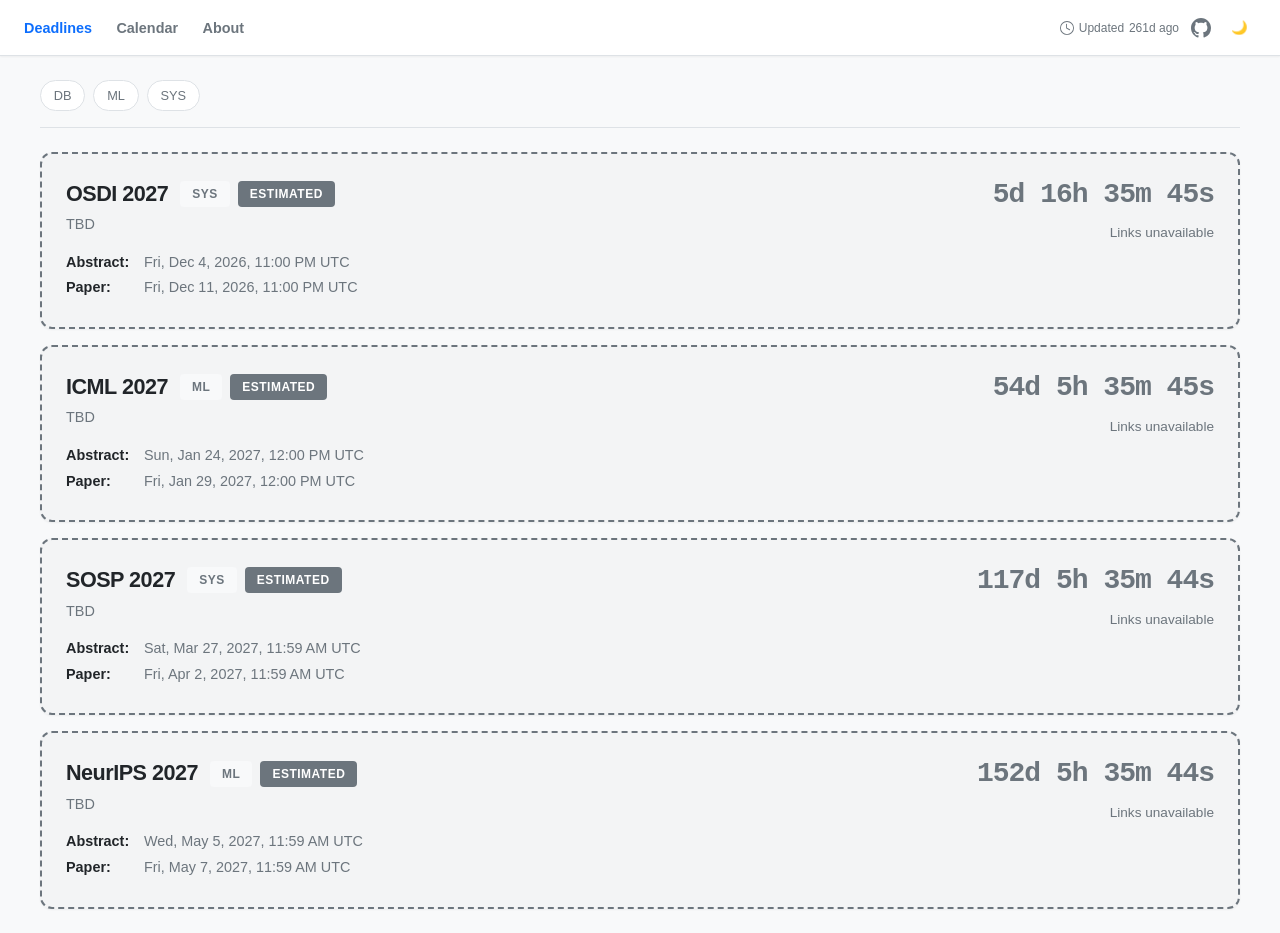
==== commit d9637205: "deploy: 9d0a314db27b8d4b54a5a97c396412227b3748f8" ====
--- a/index.html
+++ b/index.html
@@ -1 +1 @@
-<!DOCTYPE html><html lang="en"><head><meta charset="UTF-8"><meta name="viewport" content="width=device-width,initial-scale=1"><title>Conference Deadlines</title><link rel="stylesheet" href="style.css"></head><body><header><nav><a href="index.html" class="active"><svg class="nav-icon" width="16" height="16" viewBox="0 0 16 16" fill="currentColor"><path d="M8 3.5a.5.5 0 0 0-1 0V8a.5.5 0 0 0 .252.434l3.5 2a.5.5 0 1 0 .496-.868L8 7.71V3.5z"/><path d="M8 16A8 8 0 1 0 8 0a8 8 0 0 0 0 16zm7-8A7 7 0 1 1 1 8a7 7 0 0 1 14 0z"/></svg><span class="nav-label">Deadlines</span></a> <a href="calendar.html"><svg class="nav-icon" width="16" height="16" viewBox="0 0 16 16" fill="currentColor"><path d="M3.5 0a.5.5 0 0 1 .5.5V1h8V.5a.5.5 0 0 1 1 0V1h1a2 2 0 0 1 2 2v11a2 2 0 0 1-2 2H2a2 2 0 0 1-2-2V3a2 2 0 0 1 2-2h1V.5a.5.5 0 0 1 .5-.5zM2 2a1 1 0 0 0-1 1v1h14V3a1 1 0 0 0-1-1H2zm13 3H1v9a1 1 0 0 0 1 1h12a1 1 0 0 0 1-1V5z"/></svg><span class="nav-label">Calendar</span></a> <a href="about.html"><svg class="nav-icon" width="16" height="16" viewBox="0 0 16 16" fill="currentColor"><path d="M8 16A8 8 0 1 0 8 0a8 8 0 0 0 0 16zm.93-9.412-1 4.705c-.07.34.029.533.304.533.194 0 .487-.07.686-.246l-.088.416c-.287.346-.92.598-1.465.598-.703 0-1.002-.422-.808-1.319l.738-3.468c.064-.293.006-.399-.287-.399l-.451.056.082-.381 2.29-.287zM8 5.5a1 1 0 1 1 0-2 1 1 0 0 1 0 2z"/></svg><span class="nav-label">About</span></a></nav><div class="header-actions"><span id="last-updated" class="last-updated"></span> <a href="https://github.com/tareqmahmood/deadlines" target="_blank" class="github-link" title="GitHub"><svg height="20" width="20" viewBox="0 0 16 16" fill="currentColor"><path d="M8 0C3.58 0 0 3.58 0 8c0 3.54 2.29 6.53 5.47 7.59.4.07.55-.17.55-.38 0-.19-.01-.82-.01-1.49-2.01.37-2.53-.49-2.69-.94-.09-.23-.48-.94-.82-1.13-.28-.15-.68-.52-.01-.53.63-.01 1.08.58 1.23.82.72 1.21 1.87.87 2.33.66.07-.52.28-.87.51-1.07-1.78-.2-3.64-.89-3.64-3.95 0-.87.31-1.59.82-2.15-.08-.2-.36-1.02.08-2.12 0 0 .67-.21 2.2.82.64-.18 1.32-.27 2-.27s1.36.09 2 .27c1.53-1.04 2.2-.82 2.2-.82.44 1.1.16 1.92.08 2.12.51.56.82 1.27.82 2.15 0 3.07-1.87 3.75-3.65 3.95.29.25.54.73.54 1.48 0 1.07-.01 1.93-.01 2.2 0 .21.15.46.55.38A8.01 8.01 0 0 0 16 8c0-4.42-3.58-8-8-8z"/></svg> </a><button id="theme-toggle" class="theme-toggle">🌙</button></div></header><main><div id="area-filter" class="area-filter"></div><div id="deadlines-container"><p>Loading deadlines...</p></div></main><script src="script.js"></script><script>initTheme(),loadData()</script></body></html>+<!DOCTYPE html><html lang="en"><head><meta charset="UTF-8"><meta name="viewport" content="width=device-width,initial-scale=1"><title>Conference Deadlines</title><link rel="stylesheet" href="style.css"></head><body><header><nav><a href="index.html" class="active"><svg class="nav-icon" width="16" height="16" viewBox="0 0 16 16" fill="currentColor"><path d="M8 3.5a.5.5 0 0 0-1 0V8a.5.5 0 0 0 .252.434l3.5 2a.5.5 0 1 0 .496-.868L8 7.71V3.5z"/><path d="M8 16A8 8 0 1 0 8 0a8 8 0 0 0 0 16zm7-8A7 7 0 1 1 1 8a7 7 0 0 1 14 0z"/></svg><span class="nav-label">Deadlines</span></a> <a href="calendar.html"><svg class="nav-icon" width="16" height="16" viewBox="0 0 16 16" fill="currentColor"><path d="M3.5 0a.5.5 0 0 1 .5.5V1h8V.5a.5.5 0 0 1 1 0V1h1a2 2 0 0 1 2 2v11a2 2 0 0 1-2 2H2a2 2 0 0 1-2-2V3a2 2 0 0 1 2-2h1V.5a.5.5 0 0 1 .5-.5zM2 2a1 1 0 0 0-1 1v1h14V3a1 1 0 0 0-1-1H2zm13 3H1v9a1 1 0 0 0 1 1h12a1 1 0 0 0 1-1V5z"/></svg><span class="nav-label">Calendar</span></a> <a href="about.html"><svg class="nav-icon" width="16" height="16" viewBox="0 0 16 16" fill="currentColor"><path d="M8 16A8 8 0 1 0 8 0a8 8 0 0 0 0 16zm.93-9.412-1 4.705c-.07.34.029.533.304.533.194 0 .487-.07.686-.246l-.088.416c-.287.346-.92.598-1.465.598-.703 0-1.002-.422-.808-1.319l.738-3.468c.064-.293.006-.399-.287-.399l-.451.056.082-.381 2.29-.287zM8 5.5a1 1 0 1 1 0-2 1 1 0 0 1 0 2z"/></svg><span class="nav-label">About</span></a></nav><div class="header-actions"><span id="last-updated" class="last-updated"></span> <a href="https://github.com/tareqmahmood/deadlines" target="_blank" class="github-link" title="GitHub"><svg height="20" width="20" viewBox="0 0 16 16" fill="currentColor"><path d="M8 0C3.58 0 0 3.58 0 8c0 3.54 2.29 6.53 5.47 7.59.4.07.55-.17.55-.38 0-.19-.01-.82-.01-1.49-2.01.37-2.53-.49-2.69-.94-.09-.23-.48-.94-.82-1.13-.28-.15-.68-.52-.01-.53.63-.01 1.08.58 1.23.82.72 1.21 1.87.87 2.33.66.07-.52.28-.87.51-1.07-1.78-.2-3.64-.89-3.64-3.95 0-.87.31-1.59.82-2.15-.08-.2-.36-1.02.08-2.12 0 0 .67-.21 2.2.82.64-.18 1.32-.27 2-.27s1.36.09 2 .27c1.53-1.04 2.2-.82 2.2-.82.44 1.1.16 1.92.08 2.12.51.56.82 1.27.82 2.15 0 3.07-1.87 3.75-3.65 3.95.29.25.54.73.54 1.48 0 1.07-.01 1.93-.01 2.2 0 .21.15.46.55.38A8.01 8.01 0 0 0 16 8c0-4.42-3.58-8-8-8z"/></svg> </a><button id="theme-toggle" class="theme-toggle"></button></div></header><main><div id="area-filter" class="area-filter"></div><div id="deadlines-container"><p>Loading deadlines...</p></div></main><script src="script.js"></script><script>initTheme(),loadData()</script></body></html>
--- a/style.css
+++ b/style.css
@@ -1 +1 @@
-:root{--bg-color:#f8f9fa;--text-color:#212529;--card-bg:#ffffff;--accent-color:#0d6efd;--secondary-text:#6c757d;--border-color:#dee2e6;--paper-color:#dc3545;--abstract-color:#fd7e14;--conf-color:#198754;--shadow-sm:0 1px 2px rgba(0,0,0,0.05);--shadow-md:0 4px 6px rgba(0,0,0,0.05);--radius-sm:6px;--radius-md:12px}[data-theme=dark]{--bg-color:#121212;--text-color:#e9ecef;--card-bg:#1e1e1e;--accent-color:#6ea8fe;--secondary-text:#adb5bd;--border-color:#343a40;--paper-color:#ff6b6b;--abstract-color:#ffc107;--conf-color:#20c997;--shadow-sm:0 1px 2px rgba(0,0,0,0.3);--shadow-md:0 4px 6px rgba(0,0,0,0.3)}body{font-family:Inter,-apple-system,BlinkMacSystemFont,"Segoe UI",Roboto,Helvetica,Arial,sans-serif;background-color:var(--bg-color);color:var(--text-color);margin:0;padding:0;transition:background-color .3s,color .3s;line-height:1.5;-webkit-font-smoothing:antialiased}header{padding:.75rem 1.5rem;background-color:var(--card-bg);border-bottom:1px solid var(--border-color);display:flex;justify-content:space-between;align-items:center;position:sticky;top:0;z-index:100;box-shadow:var(--shadow-sm)}nav a{margin-right:1.25rem;text-decoration:none;color:var(--secondary-text);font-weight:600;font-size:.9rem;transition:color .2s;display:inline-flex;align-items:center;gap:.35rem}.nav-icon{display:none}nav a:hover{color:var(--accent-color)}nav a.active{color:var(--accent-color)}.header-actions{display:flex;align-items:center;gap:.75rem}.github-link{color:var(--secondary-text);display:flex;align-items:center;transition:color .2s}.github-link:hover{color:var(--accent-color)}.theme-toggle{background:0 0;border:none;color:var(--secondary-text);padding:.5rem;cursor:pointer;font-weight:500;transition:all .2s}.theme-toggle:hover{color:var(--accent-color)}main{max-width:1200px;margin:1.5rem auto;padding:0 1rem}.area-filter{display:flex;flex-wrap:wrap;gap:.5rem;margin-bottom:1.5rem;padding-bottom:1rem;border-bottom:1px solid var(--border-color)}.filter-tag{font-size:.8rem;background-color:var(--card-bg);border:1px solid var(--border-color);padding:.3rem .8rem;border-radius:50px;cursor:pointer;transition:all .2s;color:var(--secondary-text);font-weight:500}.filter-tag:hover{border-color:var(--accent-color);color:var(--accent-color);transform:translateY(-1px)}.filter-tag.active{background-color:var(--accent-color);color:#fff;border-color:var(--accent-color);box-shadow:0 2px 4px rgba(13,110,253,.25)}main a:not(.conf-title):not(.filter-tag):not(.tag){color:var(--accent-color);text-decoration:none;position:relative;font-weight:500;transition:color .2s}main a:not(.conf-title):not(.filter-tag):not(.tag)::after{content:'';position:absolute;width:100%;height:1.5px;bottom:-2px;left:0;background-color:var(--accent-color);transform:scaleX(0);transform-origin:bottom right;transition:transform .3s ease}main a:not(.conf-title):not(.filter-tag):not(.tag):hover::after{transform:scaleX(1);transform-origin:bottom left}.deadline-card{background-color:var(--card-bg);padding:1.5rem;border-radius:var(--radius-md);margin-bottom:1rem;border:1px solid var(--border-color);box-shadow:var(--shadow-sm);transition:transform .2s,box-shadow .2s;display:flex;justify-content:space-between;align-items:flex-start;gap:1.5rem}.deadline-card:hover{box-shadow:var(--shadow-md)}.deadline-left{flex:1;min-width:0}.deadline-right{text-align:right;display:flex;flex-direction:column;align-items:flex-end;min-width:220px}.deadline-header{display:flex;align-items:center;gap:.75rem;margin-bottom:.25rem;flex-wrap:wrap}.conf-title{font-size:1.35rem;font-weight:700;text-decoration:none;color:var(--text-color);letter-spacing:-.5px}.conf-title:hover{color:var(--accent-color)}.conf-tags{display:flex;gap:.5rem}.tag{font-size:.75rem;background-color:var(--bg-color);color:var(--secondary-text);padding:.25rem .75rem;border-radius:4px;font-weight:600;text-transform:uppercase;letter-spacing:.5px}.venue{color:var(--secondary-text);font-size:.9rem;margin-bottom:1rem}.timer{font-family:'SF Mono','Roboto Mono',monospace;font-size:1.75rem;font-weight:700;margin-bottom:.5rem;color:var(--accent-color);letter-spacing:-1px;line-height:1.2}.date-item{font-size:.9rem;color:var(--secondary-text);margin-bottom:.25rem;display:flex;gap:.5rem}.date-label{font-weight:600;color:var(--text-color);min-width:70px}.card-links{display:flex;gap:1rem;font-size:.85rem;margin-top:.25rem}.card-links a{text-decoration:none;color:var(--secondary-text);transition:color .2s;display:flex;align-items:center;gap:.25rem;font-weight:500}.card-links a:hover{color:var(--accent-color)}@media (max-width:700px){.deadline-card{flex-direction:column;gap:1rem}.deadline-right{width:100%;align-items:flex-start;text-align:left;border-top:1px solid var(--border-color);padding-top:1rem;min-width:auto}.timer{font-size:1.5rem}}.calendar-controls{display:flex;justify-content:space-between;align-items:center;margin-bottom:1.5rem;background-color:var(--card-bg);padding:.75rem 1rem;border-radius:var(--radius-md);border:1px solid var(--border-color);box-shadow:var(--shadow-sm)}.calendar-controls h2{font-size:1.25rem;font-weight:700}.year-grid{display:grid;grid-template-columns:repeat(4,1fr);gap:1rem}@media (max-width:1000px){.year-grid{grid-template-columns:repeat(2,1fr)}}@media (max-width:600px){.year-grid{grid-template-columns:1fr}}.month-container{padding:0}.month-title{text-align:center;font-weight:700;margin-bottom:.75rem;color:var(--text-color);font-size:1rem}.calendar-grid{display:grid;grid-template-columns:repeat(7,1fr);gap:0}.calendar-day-header{text-align:center;font-weight:600;font-size:.7rem;color:var(--secondary-text);padding-bottom:6px;text-transform:uppercase}.calendar-day{min-height:38px;padding:2px;font-size:.8rem;position:relative;display:flex;flex-direction:column;align-items:center;justify-content:flex-start;color:var(--secondary-text);border-radius:4px;transition:background-color .2s}.calendar-day.has-event{cursor:pointer;font-weight:600;color:var(--text-color)}.calendar-day.has-event:hover{background-color:var(--card-bg);box-shadow:0 0 0 1px var(--border-color);z-index:1}.calendar-day.empty{background-color:transparent}.calendar-day.today{color:var(--accent-color);font-weight:700;background-color:rgba(13,110,253,.1);border-radius:4px}[data-theme=dark] .calendar-day.today{background-color:rgba(110,168,254,.15)}.event-bars{display:flex;flex-direction:column;gap:3px;width:100%;align-items:center;margin-top:4px}.event-bar{width:20px;height:3px;border-radius:2px}.event-bar.paper{background-color:var(--paper-color)}.event-bar.abstract{background-color:var(--abstract-color)}.event-bar.conference{background-color:var(--conf-color)}.calendar-day:hover .event-tooltip{display:block;animation:fadeIn .2s ease-out}@keyframes fadeIn{from{opacity:0;transform:translate(-50%,5px)}to{opacity:1;transform:translate(-50%,0)}}.event-tooltip{display:none;position:absolute;bottom:100%;left:50%;transform:translateX(-50%);background-color:var(--text-color);color:var(--bg-color);padding:.5rem .8rem;border-radius:6px;font-size:.75rem;white-space:nowrap;z-index:100;box-shadow:0 4px 12px rgba(0,0,0,.15);font-weight:500;pointer-events:none}.event-tooltip::after{content:'';position:absolute;top:100%;left:50%;margin-left:-5px;border-width:5px;border-style:solid;border-color:var(--text-color) transparent transparent transparent}.detail-header{margin-bottom:2rem;text-align:center;padding:2rem 0;background-color:var(--card-bg);border-radius:var(--radius-md);border:1px solid var(--border-color);box-shadow:var(--shadow-sm)}.detail-header h1{font-size:2rem;margin:0 0 .75rem 0;letter-spacing:-1px}.detail-header .venue{font-size:1.1rem;margin-bottom:.5rem}.detail-header .dates{color:var(--secondary-text);font-size:1rem}.detail-deadlines{max-width:800px;margin:0 auto}.deadline-item{background-color:var(--card-bg);padding:1.5rem;margin-bottom:1rem;border-radius:var(--radius-md);border:1px solid var(--border-color);border-left:5px solid var(--accent-color);box-shadow:var(--shadow-sm)}.deadline-item h3{margin-top:0;font-size:1.2rem;color:var(--secondary-text);text-transform:uppercase;letter-spacing:1px;font-size:.9rem}.deadline-item.passed{border-left-color:var(--secondary-text);opacity:.6;filter:grayscale(1)}@media (max-width:600px){header{padding:.5rem .75rem}nav a{margin-right:.75rem}.nav-icon{display:block}.nav-label{display:none}.last-updated{display:none}.header-actions{gap:.5rem}main{padding:0 1rem}.timer{font-size:1.8rem}.detail-header h1{font-size:1.8rem}}.modal-overlay{position:fixed;top:0;left:0;width:100%;height:100%;background:rgba(0,0,0,.5);display:flex;justify-content:center;align-items:center;z-index:1000;opacity:0;visibility:hidden;transition:all .2s;backdrop-filter:blur(2px)}.modal-overlay.open{opacity:1;visibility:visible}.modal-content{background:var(--card-bg);padding:1.5rem;border-radius:var(--radius-md);box-shadow:var(--shadow-md);width:90%;max-width:320px;border:1px solid var(--border-color);animation:modalSlideIn .2s ease-out}@keyframes modalSlideIn{from{transform:translateY(10px);opacity:0}to{transform:translateY(0);opacity:1}}.modal-title{font-size:1.1rem;font-weight:700;margin-bottom:1rem;text-align:center;color:var(--text-color)}.modal-list{display:flex;flex-direction:column;gap:.5rem}.modal-item{padding:.75rem;border:1px solid var(--border-color);border-radius:var(--radius-sm);text-decoration:none;color:var(--text-color);font-weight:500;transition:all .2s;text-align:center;display:block;background-color:var(--bg-color)}.modal-item:hover{border-color:var(--accent-color);color:var(--accent-color);transform:translateY(-1px);box-shadow:var(--shadow-sm)}.modal-close{margin-top:1rem;width:100%;padding:.5rem;background:0 0;border:none;color:var(--secondary-text);cursor:pointer;font-size:.85rem;font-weight:500}.modal-close:hover{color:var(--text-color);text-decoration:underline}.deadline-card.estimated{border:2px dashed var(--secondary-text);background-color:rgba(0,0,0,.02)}.tag.estimated{background-color:var(--secondary-text);color:#fff}.timer.estimated{color:var(--secondary-text)}.last-updated{font-size:.75rem;color:var(--secondary-text)}+:root{--bg-color:#f8f9fa;--text-color:#212529;--card-bg:#ffffff;--accent-color:#0d6efd;--secondary-text:#6c757d;--border-color:#dee2e6;--paper-color:#dc3545;--abstract-color:#fd7e14;--conf-color:#198754;--shadow-sm:0 1px 2px rgba(0,0,0,0.05);--shadow-md:0 4px 6px rgba(0,0,0,0.05);--radius-sm:6px;--radius-md:12px}[data-theme=dark]{--bg-color:#121212;--text-color:#e9ecef;--card-bg:#1e1e1e;--accent-color:#6ea8fe;--secondary-text:#adb5bd;--border-color:#343a40;--paper-color:#ff6b6b;--abstract-color:#ffc107;--conf-color:#20c997;--shadow-sm:0 1px 2px rgba(0,0,0,0.3);--shadow-md:0 4px 6px rgba(0,0,0,0.3)}body{font-family:Inter,-apple-system,BlinkMacSystemFont,"Segoe UI",Roboto,Helvetica,Arial,sans-serif;background-color:var(--bg-color);color:var(--text-color);margin:0;padding:0;transition:background-color .3s,color .3s;line-height:1.5;-webkit-font-smoothing:antialiased}header{padding:.75rem 1.5rem;background-color:var(--card-bg);border-bottom:1px solid var(--border-color);display:flex;justify-content:space-between;align-items:center;position:sticky;top:0;z-index:100;box-shadow:var(--shadow-sm)}nav a{margin-right:1.25rem;text-decoration:none;color:var(--secondary-text);font-weight:600;font-size:.9rem;transition:color .2s;display:inline-flex;align-items:center;gap:.35rem}.nav-icon{display:none}nav a:hover{color:var(--accent-color)}nav a.active{color:var(--accent-color)}.header-actions{display:flex;align-items:center;gap:.75rem}.github-link{color:var(--secondary-text);display:flex;align-items:center;transition:color .2s}.github-link:hover{color:var(--accent-color)}.theme-toggle{background:0 0;border:none;color:var(--secondary-text);padding:.5rem;cursor:pointer;font-weight:500;transition:all .2s}.theme-toggle:hover{color:var(--accent-color)}main{max-width:1200px;margin:1.5rem auto;padding:0 1rem}.area-filter{display:flex;flex-wrap:wrap;gap:.5rem;margin-bottom:1.5rem;padding-bottom:1rem;border-bottom:1px solid var(--border-color)}.filter-tag{font-size:.8rem;background-color:var(--card-bg);border:1px solid var(--border-color);padding:.3rem .8rem;border-radius:50px;cursor:pointer;transition:all .2s;color:var(--secondary-text);font-weight:500}.filter-tag:hover{border-color:var(--accent-color);color:var(--accent-color);transform:translateY(-1px)}.filter-tag.active{background-color:var(--accent-color);color:#fff;border-color:var(--accent-color);box-shadow:0 2px 4px rgba(13,110,253,.25)}main a:not(.conf-title):not(.filter-tag):not(.tag){color:var(--accent-color);text-decoration:none;position:relative;font-weight:500;transition:color .2s}main a:not(.conf-title):not(.filter-tag):not(.tag)::after{content:'';position:absolute;width:100%;height:1.5px;bottom:-2px;left:0;background-color:var(--accent-color);transform:scaleX(0);transform-origin:bottom right;transition:transform .3s ease}main a:not(.conf-title):not(.filter-tag):not(.tag):hover::after{transform:scaleX(1);transform-origin:bottom left}.deadline-card{background-color:var(--card-bg);padding:1.5rem;border-radius:var(--radius-md);margin-bottom:1rem;border:1px solid var(--border-color);box-shadow:var(--shadow-sm);transition:transform .2s,box-shadow .2s;display:flex;justify-content:space-between;align-items:flex-start;gap:1.5rem}.deadline-card:hover{box-shadow:var(--shadow-md)}.deadline-left{flex:1;min-width:0}.deadline-right{text-align:right;display:flex;flex-direction:column;align-items:flex-end;min-width:220px}.deadline-header{display:flex;align-items:center;gap:.75rem;margin-bottom:.25rem;flex-wrap:wrap}.conf-title{font-size:1.35rem;font-weight:700;text-decoration:none;color:var(--text-color);letter-spacing:-.5px}.conf-title:hover{color:var(--accent-color)}.conf-tags{display:flex;gap:.5rem}.tag{font-size:.75rem;background-color:var(--bg-color);color:var(--secondary-text);padding:.25rem .75rem;border-radius:4px;font-weight:600;text-transform:uppercase;letter-spacing:.5px}.venue{color:var(--secondary-text);font-size:.9rem;margin-bottom:1rem}.timer{font-family:'SF Mono','Roboto Mono',monospace;font-size:1.75rem;font-weight:700;margin-bottom:.5rem;color:var(--accent-color);letter-spacing:-1px;line-height:1.2}.date-item{font-size:.9rem;color:var(--secondary-text);margin-bottom:.25rem;display:flex;gap:.5rem}.date-label{font-weight:600;color:var(--text-color);min-width:70px}.card-links{display:flex;gap:1rem;font-size:.85rem;margin-top:.25rem}.card-links a{text-decoration:none;color:var(--secondary-text);transition:color .2s;display:flex;align-items:center;gap:.25rem;font-weight:500}.card-links a:hover{color:var(--accent-color)}@media (max-width:700px){.deadline-card{flex-direction:column;gap:1rem}.deadline-right{width:100%;align-items:flex-start;text-align:left;border-top:1px solid var(--border-color);padding-top:1rem;min-width:auto}.timer{font-size:1.5rem}}.calendar-controls{display:flex;justify-content:space-between;align-items:center;margin-bottom:1.5rem;background-color:var(--card-bg);padding:.75rem 1rem;border-radius:var(--radius-md);border:1px solid var(--border-color);box-shadow:var(--shadow-sm)}.calendar-controls h2{font-size:1.25rem;font-weight:700}.year-grid{display:grid;grid-template-columns:repeat(4,1fr);gap:1rem}@media (max-width:1000px){.year-grid{grid-template-columns:repeat(2,1fr)}}@media (max-width:600px){.year-grid{grid-template-columns:1fr}}.month-container{padding:0}.month-title{text-align:center;font-weight:700;margin-bottom:.75rem;color:var(--text-color);font-size:1rem}.calendar-grid{display:grid;grid-template-columns:repeat(7,1fr);gap:0}.calendar-day-header{text-align:center;font-weight:600;font-size:.7rem;color:var(--secondary-text);padding-bottom:6px;text-transform:uppercase}.calendar-day{min-height:38px;padding:2px;font-size:.8rem;position:relative;display:flex;flex-direction:column;align-items:center;justify-content:flex-start;color:var(--secondary-text);border-radius:4px;transition:background-color .2s}.calendar-day.has-event{cursor:pointer;font-weight:600;color:var(--text-color)}.calendar-day.has-event:hover{background-color:var(--card-bg);box-shadow:0 0 0 1px var(--border-color);z-index:1}.calendar-day.empty{background-color:transparent}.calendar-day.today{color:var(--accent-color);font-weight:700;background-color:rgba(13,110,253,.1);border-radius:4px}[data-theme=dark] .calendar-day.today{background-color:rgba(110,168,254,.15)}.event-bars{display:flex;flex-direction:column;gap:3px;width:100%;align-items:center;margin-top:4px}.event-bar{width:20px;height:3px;border-radius:2px}.event-bar.paper{background-color:var(--paper-color)}.event-bar.abstract{background-color:var(--abstract-color)}.event-bar.conference{background-color:var(--conf-color)}.calendar-day:hover .event-tooltip{display:block;animation:fadeIn .2s ease-out}@keyframes fadeIn{from{opacity:0;transform:translate(-50%,5px)}to{opacity:1;transform:translate(-50%,0)}}.event-tooltip{display:none;position:absolute;bottom:100%;left:50%;transform:translateX(-50%);background-color:var(--text-color);color:var(--bg-color);padding:.5rem .8rem;border-radius:6px;font-size:.75rem;white-space:nowrap;z-index:100;box-shadow:0 4px 12px rgba(0,0,0,.15);font-weight:500;pointer-events:none}.event-tooltip::after{content:'';position:absolute;top:100%;left:50%;margin-left:-5px;border-width:5px;border-style:solid;border-color:var(--text-color) transparent transparent transparent}.detail-header{margin-bottom:2rem;text-align:center;padding:2rem 0;background-color:var(--card-bg);border-radius:var(--radius-md);border:1px solid var(--border-color);box-shadow:var(--shadow-sm)}.detail-header h1{font-size:2rem;margin:0 0 .75rem 0;letter-spacing:-1px}.detail-header .venue{font-size:1.1rem;margin-bottom:.5rem}.detail-header .dates{color:var(--secondary-text);font-size:1rem}.detail-deadlines{max-width:800px;margin:0 auto}.deadline-item{background-color:var(--card-bg);padding:1.5rem;margin-bottom:1rem;border-radius:var(--radius-md);border:1px solid var(--border-color);border-left:5px solid var(--accent-color);box-shadow:var(--shadow-sm)}.deadline-item h3{margin-top:0;font-size:1.2rem;color:var(--secondary-text);text-transform:uppercase;letter-spacing:1px;font-size:.9rem}.deadline-item.passed{border-left-color:var(--secondary-text);opacity:.6;filter:grayscale(1)}@media (max-width:600px){header{padding:.5rem .75rem}nav a{margin-right:.75rem}.nav-icon{display:block}.nav-label{display:none}.header-actions{gap:.5rem}.last-updated-icon{display:block}.last-updated-label{display:none}main{padding:0 1rem}.timer{font-size:1.8rem}.detail-header h1{font-size:1.8rem}}.modal-overlay{position:fixed;top:0;left:0;width:100%;height:100%;background:rgba(0,0,0,.5);display:flex;justify-content:center;align-items:center;z-index:1000;opacity:0;visibility:hidden;transition:all .2s;backdrop-filter:blur(2px)}.modal-overlay.open{opacity:1;visibility:visible}.modal-content{background:var(--card-bg);padding:1.5rem;border-radius:var(--radius-md);box-shadow:var(--shadow-md);width:90%;max-width:320px;border:1px solid var(--border-color);animation:modalSlideIn .2s ease-out}@keyframes modalSlideIn{from{transform:translateY(10px);opacity:0}to{transform:translateY(0);opacity:1}}.modal-title{font-size:1.1rem;font-weight:700;margin-bottom:1rem;text-align:center;color:var(--text-color)}.modal-list{display:flex;flex-direction:column;gap:.5rem}.modal-item{padding:.75rem;border:1px solid var(--border-color);border-radius:var(--radius-sm);text-decoration:none;color:var(--text-color);font-weight:500;transition:all .2s;text-align:center;display:block;background-color:var(--bg-color)}.modal-item:hover{border-color:var(--accent-color);color:var(--accent-color);transform:translateY(-1px);box-shadow:var(--shadow-sm)}.modal-close{margin-top:1rem;width:100%;padding:.5rem;background:0 0;border:none;color:var(--secondary-text);cursor:pointer;font-size:.85rem;font-weight:500}.modal-close:hover{color:var(--text-color);text-decoration:underline}.deadline-card.estimated{border:2px dashed var(--secondary-text);background-color:rgba(0,0,0,.02)}.tag.estimated{background-color:var(--secondary-text);color:#fff}.timer.estimated{color:var(--secondary-text)}.last-updated{font-size:.75rem;color:var(--secondary-text);display:inline-flex;align-items:center;gap:.3rem}.last-updated-icon{display:block}
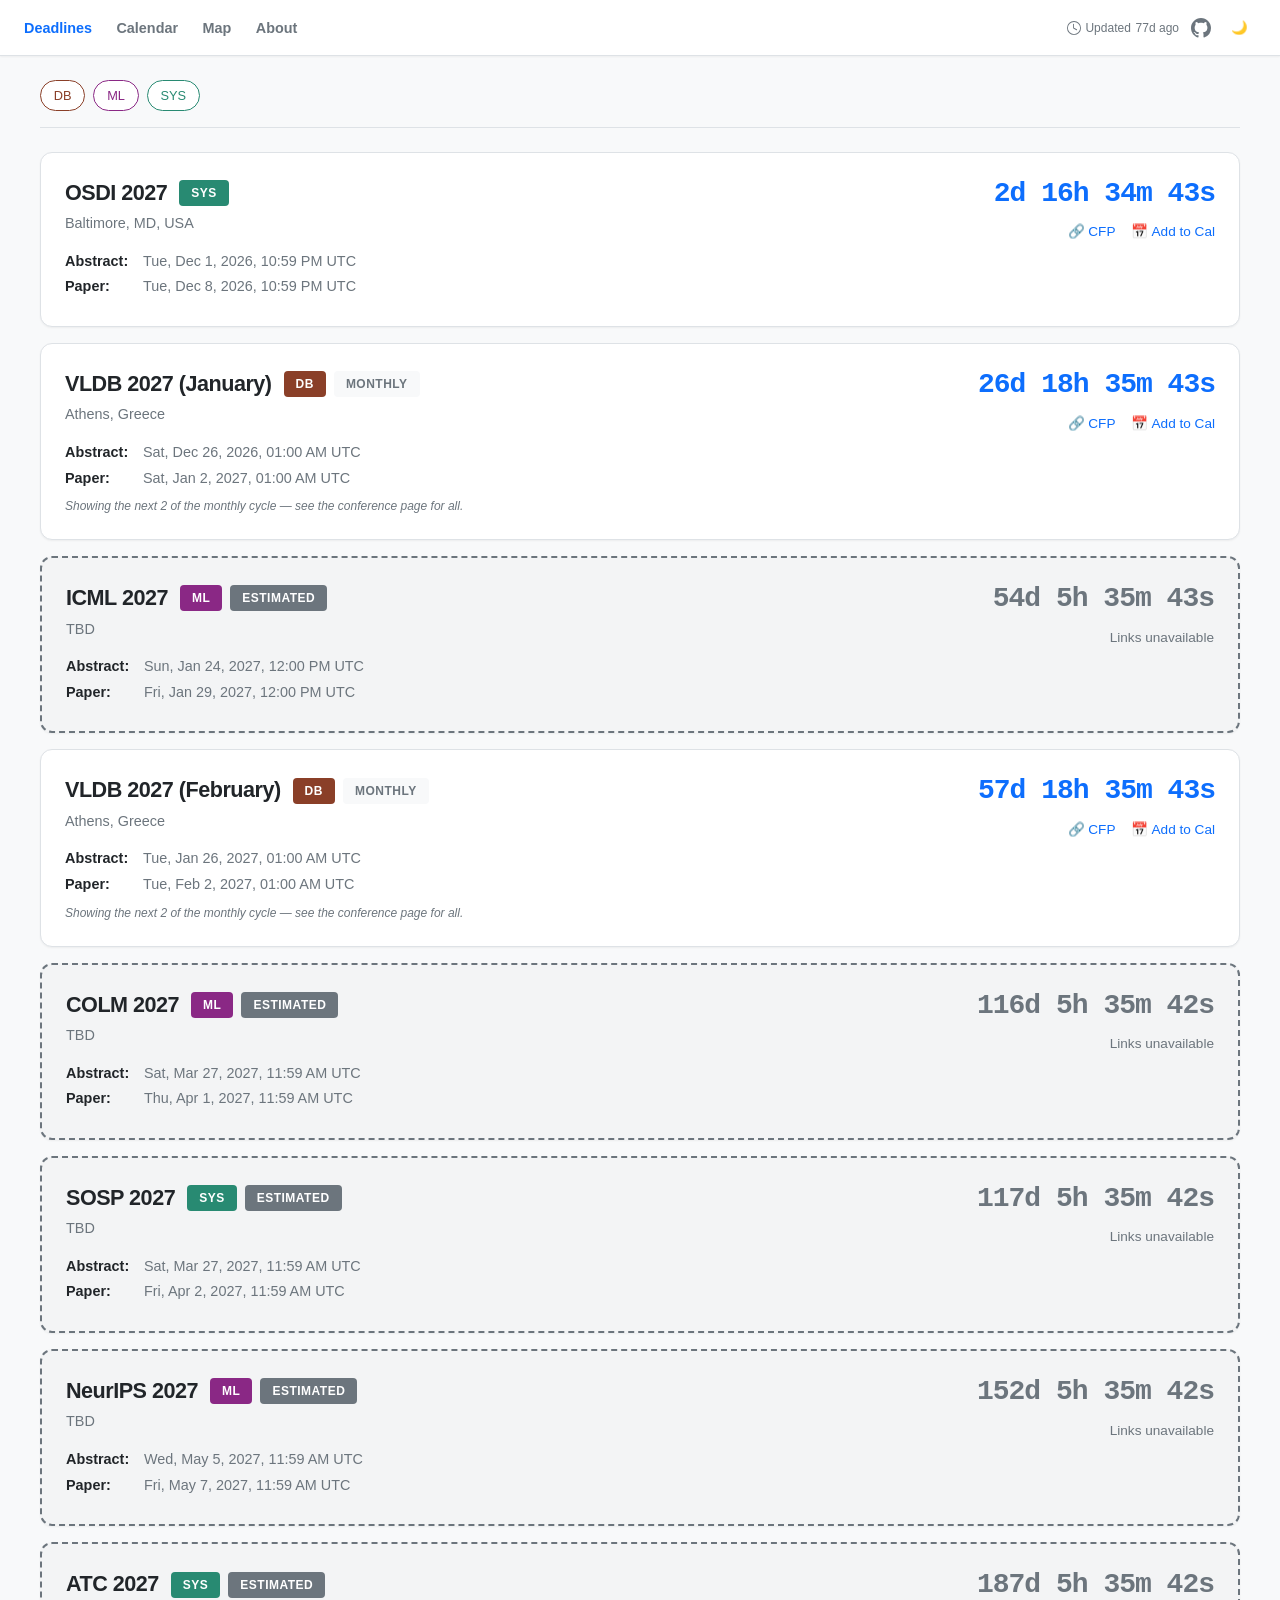
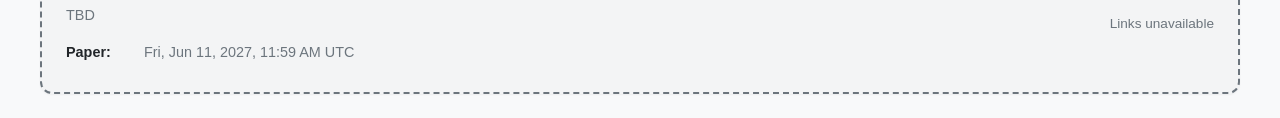
==== commit 29a57b2c: "deploy: 0d05812f5d6323e02a163f055ad62356907cd2b2" ====
--- a/index.html
+++ b/index.html
@@ -1 +1 @@
-<!DOCTYPE html><html lang="en"><head><meta charset="UTF-8"><meta name="viewport" content="width=device-width,initial-scale=1"><title>Conference Deadlines</title><link rel="stylesheet" href="style.css"></head><body><header><nav><a href="index.html" class="active"><svg class="nav-icon" width="16" height="16" viewBox="0 0 16 16" fill="currentColor"><path d="M8 3.5a.5.5 0 0 0-1 0V8a.5.5 0 0 0 .252.434l3.5 2a.5.5 0 1 0 .496-.868L8 7.71V3.5z"/><path d="M8 16A8 8 0 1 0 8 0a8 8 0 0 0 0 16zm7-8A7 7 0 1 1 1 8a7 7 0 0 1 14 0z"/></svg><span class="nav-label">Deadlines</span></a> <a href="calendar.html"><svg class="nav-icon" width="16" height="16" viewBox="0 0 16 16" fill="currentColor"><path d="M3.5 0a.5.5 0 0 1 .5.5V1h8V.5a.5.5 0 0 1 1 0V1h1a2 2 0 0 1 2 2v11a2 2 0 0 1-2 2H2a2 2 0 0 1-2-2V3a2 2 0 0 1 2-2h1V.5a.5.5 0 0 1 .5-.5zM2 2a1 1 0 0 0-1 1v1h14V3a1 1 0 0 0-1-1H2zm13 3H1v9a1 1 0 0 0 1 1h12a1 1 0 0 0 1-1V5z"/></svg><span class="nav-label">Calendar</span></a> <a href="about.html"><svg class="nav-icon" width="16" height="16" viewBox="0 0 16 16" fill="currentColor"><path d="M8 16A8 8 0 1 0 8 0a8 8 0 0 0 0 16zm.93-9.412-1 4.705c-.07.34.029.533.304.533.194 0 .487-.07.686-.246l-.088.416c-.287.346-.92.598-1.465.598-.703 0-1.002-.422-.808-1.319l.738-3.468c.064-.293.006-.399-.287-.399l-.451.056.082-.381 2.29-.287zM8 5.5a1 1 0 1 1 0-2 1 1 0 0 1 0 2z"/></svg><span class="nav-label">About</span></a></nav><div class="header-actions"><span id="last-updated" class="last-updated"></span> <a href="https://github.com/tareqmahmood/deadlines" target="_blank" class="github-link" title="GitHub"><svg height="20" width="20" viewBox="0 0 16 16" fill="currentColor"><path d="M8 0C3.58 0 0 3.58 0 8c0 3.54 2.29 6.53 5.47 7.59.4.07.55-.17.55-.38 0-.19-.01-.82-.01-1.49-2.01.37-2.53-.49-2.69-.94-.09-.23-.48-.94-.82-1.13-.28-.15-.68-.52-.01-.53.63-.01 1.08.58 1.23.82.72 1.21 1.87.87 2.33.66.07-.52.28-.87.51-1.07-1.78-.2-3.64-.89-3.64-3.95 0-.87.31-1.59.82-2.15-.08-.2-.36-1.02.08-2.12 0 0 .67-.21 2.2.82.64-.18 1.32-.27 2-.27s1.36.09 2 .27c1.53-1.04 2.2-.82 2.2-.82.44 1.1.16 1.92.08 2.12.51.56.82 1.27.82 2.15 0 3.07-1.87 3.75-3.65 3.95.29.25.54.73.54 1.48 0 1.07-.01 1.93-.01 2.2 0 .21.15.46.55.38A8.01 8.01 0 0 0 16 8c0-4.42-3.58-8-8-8z"/></svg> </a><button id="theme-toggle" class="theme-toggle"></button></div></header><main><div id="area-filter" class="area-filter"></div><div id="deadlines-container"><p>Loading deadlines...</p></div></main><script src="script.js"></script><script>initTheme(),loadData()</script></body></html>+<!DOCTYPE html><html lang="en"><head><meta charset="UTF-8"><meta name="viewport" content="width=device-width,initial-scale=1"><title>Conference Deadlines</title><link rel="stylesheet" href="style.css"></head><body><header><nav><a href="index.html" class="active"><svg class="nav-icon" width="16" height="16" viewBox="0 0 16 16" fill="currentColor"><path d="M8 3.5a.5.5 0 0 0-1 0V8a.5.5 0 0 0 .252.434l3.5 2a.5.5 0 1 0 .496-.868L8 7.71V3.5z"/><path d="M8 16A8 8 0 1 0 8 0a8 8 0 0 0 0 16zm7-8A7 7 0 1 1 1 8a7 7 0 0 1 14 0z"/></svg><span class="nav-label">Deadlines</span></a> <a href="calendar.html"><svg class="nav-icon" width="16" height="16" viewBox="0 0 16 16" fill="currentColor"><path d="M3.5 0a.5.5 0 0 1 .5.5V1h8V.5a.5.5 0 0 1 1 0V1h1a2 2 0 0 1 2 2v11a2 2 0 0 1-2 2H2a2 2 0 0 1-2-2V3a2 2 0 0 1 2-2h1V.5a.5.5 0 0 1 .5-.5zM2 2a1 1 0 0 0-1 1v1h14V3a1 1 0 0 0-1-1H2zm13 3H1v9a1 1 0 0 0 1 1h12a1 1 0 0 0 1-1V5z"/></svg><span class="nav-label">Calendar</span></a> <a href="map.html"><svg class="nav-icon" width="16" height="16" viewBox="0 0 16 16" fill="currentColor"><path d="M8 16s6-5.686 6-10A6 6 0 0 0 2 6c0 4.314 6 10 6 10zm0-7a3 3 0 1 1 0-6 3 3 0 0 1 0 6z"/></svg><span class="nav-label">Map</span></a> <a href="about.html"><svg class="nav-icon" width="16" height="16" viewBox="0 0 16 16" fill="currentColor"><path d="M8 16A8 8 0 1 0 8 0a8 8 0 0 0 0 16zm.93-9.412-1 4.705c-.07.34.029.533.304.533.194 0 .487-.07.686-.246l-.088.416c-.287.346-.92.598-1.465.598-.703 0-1.002-.422-.808-1.319l.738-3.468c.064-.293.006-.399-.287-.399l-.451.056.082-.381 2.29-.287zM8 5.5a1 1 0 1 1 0-2 1 1 0 0 1 0 2z"/></svg><span class="nav-label">About</span></a></nav><div class="header-actions"><span id="last-updated" class="last-updated"></span> <a href="https://github.com/tareqmahmood/deadlines" target="_blank" class="github-link" title="GitHub"><svg height="20" width="20" viewBox="0 0 16 16" fill="currentColor"><path d="M8 0C3.58 0 0 3.58 0 8c0 3.54 2.29 6.53 5.47 7.59.4.07.55-.17.55-.38 0-.19-.01-.82-.01-1.49-2.01.37-2.53-.49-2.69-.94-.09-.23-.48-.94-.82-1.13-.28-.15-.68-.52-.01-.53.63-.01 1.08.58 1.23.82.72 1.21 1.87.87 2.33.66.07-.52.28-.87.51-1.07-1.78-.2-3.64-.89-3.64-3.95 0-.87.31-1.59.82-2.15-.08-.2-.36-1.02.08-2.12 0 0 .67-.21 2.2.82.64-.18 1.32-.27 2-.27s1.36.09 2 .27c1.53-1.04 2.2-.82 2.2-.82.44 1.1.16 1.92.08 2.12.51.56.82 1.27.82 2.15 0 3.07-1.87 3.75-3.65 3.95.29.25.54.73.54 1.48 0 1.07-.01 1.93-.01 2.2 0 .21.15.46.55.38A8.01 8.01 0 0 0 16 8c0-4.42-3.58-8-8-8z"/></svg> </a><button id="theme-toggle" class="theme-toggle"></button></div></header><main><div id="area-filter" class="area-filter"></div><div id="deadlines-container"><p>Loading deadlines...</p></div></main><script src="script.js"></script><script>initTheme(),loadData()</script></body></html>
--- a/style.css
+++ b/style.css
@@ -1 +1 @@
-:root{--bg-color:#f8f9fa;--text-color:#212529;--card-bg:#ffffff;--accent-color:#0d6efd;--secondary-text:#6c757d;--border-color:#dee2e6;--paper-color:#dc3545;--abstract-color:#fd7e14;--conf-color:#198754;--shadow-sm:0 1px 2px rgba(0,0,0,0.05);--shadow-md:0 4px 6px rgba(0,0,0,0.05);--radius-sm:6px;--radius-md:12px}[data-theme=dark]{--bg-color:#121212;--text-color:#e9ecef;--card-bg:#1e1e1e;--accent-color:#6ea8fe;--secondary-text:#adb5bd;--border-color:#343a40;--paper-color:#ff6b6b;--abstract-color:#ffc107;--conf-color:#20c997;--shadow-sm:0 1px 2px rgba(0,0,0,0.3);--shadow-md:0 4px 6px rgba(0,0,0,0.3)}body{font-family:Inter,-apple-system,BlinkMacSystemFont,"Segoe UI",Roboto,Helvetica,Arial,sans-serif;background-color:var(--bg-color);color:var(--text-color);margin:0;padding:0;transition:background-color .3s,color .3s;line-height:1.5;-webkit-font-smoothing:antialiased}header{padding:.75rem 1.5rem;background-color:var(--card-bg);border-bottom:1px solid var(--border-color);display:flex;justify-content:space-between;align-items:center;position:sticky;top:0;z-index:100;box-shadow:var(--shadow-sm)}nav a{margin-right:1.25rem;text-decoration:none;color:var(--secondary-text);font-weight:600;font-size:.9rem;transition:color .2s;display:inline-flex;align-items:center;gap:.35rem}.nav-icon{display:none}nav a:hover{color:var(--accent-color)}nav a.active{color:var(--accent-color)}.header-actions{display:flex;align-items:center;gap:.75rem}.github-link{color:var(--secondary-text);display:flex;align-items:center;transition:color .2s}.github-link:hover{color:var(--accent-color)}.theme-toggle{background:0 0;border:none;color:var(--secondary-text);padding:.5rem;cursor:pointer;font-weight:500;transition:all .2s}.theme-toggle:hover{color:var(--accent-color)}main{max-width:1200px;margin:1.5rem auto;padding:0 1rem}.area-filter{display:flex;flex-wrap:wrap;gap:.5rem;margin-bottom:1.5rem;padding-bottom:1rem;border-bottom:1px solid var(--border-color)}.filter-tag{font-size:.8rem;background-color:var(--card-bg);border:1px solid var(--border-color);padding:.3rem .8rem;border-radius:50px;cursor:pointer;transition:all .2s;color:var(--secondary-text);font-weight:500}.filter-tag:hover{border-color:var(--accent-color);color:var(--accent-color);transform:translateY(-1px)}.filter-tag.active{background-color:var(--accent-color);color:#fff;border-color:var(--accent-color);box-shadow:0 2px 4px rgba(13,110,253,.25)}main a:not(.conf-title):not(.filter-tag):not(.tag){color:var(--accent-color);text-decoration:none;position:relative;font-weight:500;transition:color .2s}main a:not(.conf-title):not(.filter-tag):not(.tag)::after{content:'';position:absolute;width:100%;height:1.5px;bottom:-2px;left:0;background-color:var(--accent-color);transform:scaleX(0);transform-origin:bottom right;transition:transform .3s ease}main a:not(.conf-title):not(.filter-tag):not(.tag):hover::after{transform:scaleX(1);transform-origin:bottom left}.deadline-card{background-color:var(--card-bg);padding:1.5rem;border-radius:var(--radius-md);margin-bottom:1rem;border:1px solid var(--border-color);box-shadow:var(--shadow-sm);transition:transform .2s,box-shadow .2s;display:flex;justify-content:space-between;align-items:flex-start;gap:1.5rem}.deadline-card:hover{box-shadow:var(--shadow-md)}.deadline-left{flex:1;min-width:0}.deadline-right{text-align:right;display:flex;flex-direction:column;align-items:flex-end;min-width:220px}.deadline-header{display:flex;align-items:center;gap:.75rem;margin-bottom:.25rem;flex-wrap:wrap}.conf-title{font-size:1.35rem;font-weight:700;text-decoration:none;color:var(--text-color);letter-spacing:-.5px}.conf-title:hover{color:var(--accent-color)}.conf-tags{display:flex;gap:.5rem}.tag{font-size:.75rem;background-color:var(--bg-color);color:var(--secondary-text);padding:.25rem .75rem;border-radius:4px;font-weight:600;text-transform:uppercase;letter-spacing:.5px}.venue{color:var(--secondary-text);font-size:.9rem;margin-bottom:1rem}.timer{font-family:'SF Mono','Roboto Mono',monospace;font-size:1.75rem;font-weight:700;margin-bottom:.5rem;color:var(--accent-color);letter-spacing:-1px;line-height:1.2}.date-item{font-size:.9rem;color:var(--secondary-text);margin-bottom:.25rem;display:flex;gap:.5rem}.date-label{font-weight:600;color:var(--text-color);min-width:70px}.card-links{display:flex;gap:1rem;font-size:.85rem;margin-top:.25rem}.card-links a{text-decoration:none;color:var(--secondary-text);transition:color .2s;display:flex;align-items:center;gap:.25rem;font-weight:500}.card-links a:hover{color:var(--accent-color)}@media (max-width:700px){.deadline-card{flex-direction:column;gap:1rem}.deadline-right{width:100%;align-items:flex-start;text-align:left;border-top:1px solid var(--border-color);padding-top:1rem;min-width:auto}.timer{font-size:1.5rem}}.calendar-controls{display:flex;justify-content:space-between;align-items:center;margin-bottom:1.5rem;background-color:var(--card-bg);padding:.75rem 1rem;border-radius:var(--radius-md);border:1px solid var(--border-color);box-shadow:var(--shadow-sm)}.calendar-controls h2{font-size:1.25rem;font-weight:700}.year-grid{display:grid;grid-template-columns:repeat(4,1fr);gap:1rem}@media (max-width:1000px){.year-grid{grid-template-columns:repeat(2,1fr)}}@media (max-width:600px){.year-grid{grid-template-columns:1fr}}.month-container{padding:0}.month-title{text-align:center;font-weight:700;margin-bottom:.75rem;color:var(--text-color);font-size:1rem}.calendar-grid{display:grid;grid-template-columns:repeat(7,1fr);gap:0}.calendar-day-header{text-align:center;font-weight:600;font-size:.7rem;color:var(--secondary-text);padding-bottom:6px;text-transform:uppercase}.calendar-day{min-height:38px;padding:2px;font-size:.8rem;position:relative;display:flex;flex-direction:column;align-items:center;justify-content:flex-start;color:var(--secondary-text);border-radius:4px;transition:background-color .2s}.calendar-day.has-event{cursor:pointer;font-weight:600;color:var(--text-color)}.calendar-day.has-event:hover{background-color:var(--card-bg);box-shadow:0 0 0 1px var(--border-color);z-index:1}.calendar-day.empty{background-color:transparent}.calendar-day.today{color:var(--accent-color);font-weight:700;background-color:rgba(13,110,253,.1);border-radius:4px}[data-theme=dark] .calendar-day.today{background-color:rgba(110,168,254,.15)}.event-bars{display:flex;flex-direction:column;gap:3px;width:100%;align-items:center;margin-top:4px}.event-bar{width:20px;height:3px;border-radius:2px}.event-bar.paper{background-color:var(--paper-color)}.event-bar.abstract{background-color:var(--abstract-color)}.event-bar.conference{background-color:var(--conf-color)}.calendar-day:hover .event-tooltip{display:block;animation:fadeIn .2s ease-out}@keyframes fadeIn{from{opacity:0;transform:translate(-50%,5px)}to{opacity:1;transform:translate(-50%,0)}}.event-tooltip{display:none;position:absolute;bottom:100%;left:50%;transform:translateX(-50%);background-color:var(--text-color);color:var(--bg-color);padding:.5rem .8rem;border-radius:6px;font-size:.75rem;white-space:nowrap;z-index:100;box-shadow:0 4px 12px rgba(0,0,0,.15);font-weight:500;pointer-events:none}.event-tooltip::after{content:'';position:absolute;top:100%;left:50%;margin-left:-5px;border-width:5px;border-style:solid;border-color:var(--text-color) transparent transparent transparent}.detail-header{margin-bottom:2rem;text-align:center;padding:2rem 0;background-color:var(--card-bg);border-radius:var(--radius-md);border:1px solid var(--border-color);box-shadow:var(--shadow-sm)}.detail-header h1{font-size:2rem;margin:0 0 .75rem 0;letter-spacing:-1px}.detail-header .venue{font-size:1.1rem;margin-bottom:.5rem}.detail-header .dates{color:var(--secondary-text);font-size:1rem}.detail-deadlines{max-width:800px;margin:0 auto}.deadline-item{background-color:var(--card-bg);padding:1.5rem;margin-bottom:1rem;border-radius:var(--radius-md);border:1px solid var(--border-color);border-left:5px solid var(--accent-color);box-shadow:var(--shadow-sm)}.deadline-item h3{margin-top:0;font-size:1.2rem;color:var(--secondary-text);text-transform:uppercase;letter-spacing:1px;font-size:.9rem}.deadline-item.passed{border-left-color:var(--secondary-text);opacity:.6;filter:grayscale(1)}@media (max-width:600px){header{padding:.5rem .75rem}nav a{margin-right:.75rem}.nav-icon{display:block}.nav-label{display:none}.header-actions{gap:.5rem}.last-updated-icon{display:block}.last-updated-label{display:none}main{padding:0 1rem}.timer{font-size:1.8rem}.detail-header h1{font-size:1.8rem}}.modal-overlay{position:fixed;top:0;left:0;width:100%;height:100%;background:rgba(0,0,0,.5);display:flex;justify-content:center;align-items:center;z-index:1000;opacity:0;visibility:hidden;transition:all .2s;backdrop-filter:blur(2px)}.modal-overlay.open{opacity:1;visibility:visible}.modal-content{background:var(--card-bg);padding:1.5rem;border-radius:var(--radius-md);box-shadow:var(--shadow-md);width:90%;max-width:320px;border:1px solid var(--border-color);animation:modalSlideIn .2s ease-out}@keyframes modalSlideIn{from{transform:translateY(10px);opacity:0}to{transform:translateY(0);opacity:1}}.modal-title{font-size:1.1rem;font-weight:700;margin-bottom:1rem;text-align:center;color:var(--text-color)}.modal-list{display:flex;flex-direction:column;gap:.5rem}.modal-item{padding:.75rem;border:1px solid var(--border-color);border-radius:var(--radius-sm);text-decoration:none;color:var(--text-color);font-weight:500;transition:all .2s;text-align:center;display:block;background-color:var(--bg-color)}.modal-item:hover{border-color:var(--accent-color);color:var(--accent-color);transform:translateY(-1px);box-shadow:var(--shadow-sm)}.modal-close{margin-top:1rem;width:100%;padding:.5rem;background:0 0;border:none;color:var(--secondary-text);cursor:pointer;font-size:.85rem;font-weight:500}.modal-close:hover{color:var(--text-color);text-decoration:underline}.deadline-card.estimated{border:2px dashed var(--secondary-text);background-color:rgba(0,0,0,.02)}.tag.estimated{background-color:var(--secondary-text);color:#fff}.timer.estimated{color:var(--secondary-text)}.last-updated{font-size:.75rem;color:var(--secondary-text);display:inline-flex;align-items:center;gap:.3rem}.last-updated-icon{display:block}+:root{--bg-color:#f8f9fa;--text-color:#212529;--card-bg:#ffffff;--accent-color:#0d6efd;--secondary-text:#6c757d;--border-color:#dee2e6;--paper-color:#dc3545;--abstract-color:#fd7e14;--conf-color:#198754;--shadow-sm:0 1px 2px rgba(0,0,0,0.05);--shadow-md:0 4px 6px rgba(0,0,0,0.05);--radius-sm:6px;--radius-md:12px}[data-theme=dark]{--bg-color:#121212;--text-color:#e9ecef;--card-bg:#1e1e1e;--accent-color:#6ea8fe;--secondary-text:#adb5bd;--border-color:#343a40;--paper-color:#ff6b6b;--abstract-color:#ffc107;--conf-color:#20c997;--shadow-sm:0 1px 2px rgba(0,0,0,0.3);--shadow-md:0 4px 6px rgba(0,0,0,0.3)}body{font-family:Inter,-apple-system,BlinkMacSystemFont,"Segoe UI",Roboto,Helvetica,Arial,sans-serif;background-color:var(--bg-color);color:var(--text-color);margin:0;padding:0;transition:background-color .3s,color .3s;line-height:1.5;-webkit-font-smoothing:antialiased}header{padding:.75rem 1.5rem;background-color:var(--card-bg);border-bottom:1px solid var(--border-color);display:flex;justify-content:space-between;align-items:center;position:sticky;top:0;z-index:100;box-shadow:var(--shadow-sm)}nav a{margin-right:1.25rem;text-decoration:none;color:var(--secondary-text);font-weight:600;font-size:.9rem;transition:color .2s;display:inline-flex;align-items:center;gap:.35rem}.nav-icon{display:none}nav a:hover{color:var(--accent-color)}nav a.active{color:var(--accent-color)}.header-actions{display:flex;align-items:center;gap:.75rem}.github-link{color:var(--secondary-text);display:flex;align-items:center;transition:color .2s}.github-link:hover{color:var(--accent-color)}.theme-toggle{background:0 0;border:none;color:var(--secondary-text);padding:.5rem;cursor:pointer;font-weight:500;transition:all .2s}.theme-toggle:hover{color:var(--accent-color)}main{max-width:1200px;margin:1.5rem auto;padding:0 1rem}.area-filter{display:flex;flex-wrap:wrap;gap:.5rem;margin-bottom:1.5rem;padding-bottom:1rem;border-bottom:1px solid var(--border-color)}.filter-tag{font-size:.8rem;background-color:var(--card-bg);border:1px solid var(--area-color,var(--border-color));padding:.3rem .8rem;border-radius:50px;cursor:pointer;transition:all .2s;color:var(--area-color,var(--secondary-text));font-weight:500}.filter-tag:hover{transform:translateY(-1px)}.filter-tag.active{background-color:var(--area-color,var(--accent-color));color:#fff;border-color:var(--area-color,var(--accent-color))}main a:not(.conf-title):not(.filter-tag):not(.tag){color:var(--accent-color);text-decoration:none;position:relative;font-weight:500;transition:color .2s}main a:not(.conf-title):not(.filter-tag):not(.tag)::after{content:'';position:absolute;width:100%;height:1.5px;bottom:-2px;left:0;background-color:var(--accent-color);transform:scaleX(0);transform-origin:bottom right;transition:transform .3s ease}main a:not(.conf-title):not(.filter-tag):not(.tag):hover::after{transform:scaleX(1);transform-origin:bottom left}.deadline-card{background-color:var(--card-bg);padding:1.5rem;border-radius:var(--radius-md);margin-bottom:1rem;border:1px solid var(--border-color);box-shadow:var(--shadow-sm);transition:transform .2s,box-shadow .2s;display:flex;justify-content:space-between;align-items:flex-start;gap:1.5rem}.deadline-card:hover{box-shadow:var(--shadow-md)}.deadline-left{flex:1;min-width:0}.deadline-right{text-align:right;display:flex;flex-direction:column;align-items:flex-end;min-width:220px}.deadline-header{display:flex;align-items:center;gap:.75rem;margin-bottom:.25rem;flex-wrap:wrap}.conf-title{font-size:1.35rem;font-weight:700;text-decoration:none;color:var(--text-color);letter-spacing:-.5px}.conf-title:hover{color:var(--accent-color)}.conf-tags{display:flex;gap:.5rem}.tag{font-size:.75rem;background-color:var(--bg-color);color:var(--secondary-text);padding:.25rem .75rem;border-radius:4px;font-weight:600;text-transform:uppercase;letter-spacing:.5px}.venue{color:var(--secondary-text);font-size:.9rem;margin-bottom:1rem}.timer{font-family:'SF Mono','Roboto Mono',monospace;font-size:1.75rem;font-weight:700;margin-bottom:.5rem;color:var(--accent-color);letter-spacing:-1px;line-height:1.2}.date-item{font-size:.9rem;color:var(--secondary-text);margin-bottom:.25rem;display:flex;gap:.5rem}.date-label{font-weight:600;color:var(--text-color);min-width:70px}.card-links{display:flex;gap:1rem;font-size:.85rem;margin-top:.25rem}.card-links a{text-decoration:none;color:var(--secondary-text);transition:color .2s;display:flex;align-items:center;gap:.25rem;font-weight:500}.card-links a:hover{color:var(--accent-color)}@media (max-width:700px){.deadline-card{flex-direction:column;gap:1rem}.deadline-right{width:100%;align-items:flex-start;text-align:left;border-top:1px solid var(--border-color);padding-top:1rem;min-width:auto}.timer{font-size:1.5rem}}.calendar-controls{display:flex;justify-content:space-between;align-items:center;margin-bottom:1.5rem;background-color:var(--card-bg);padding:.75rem 1rem;border-radius:var(--radius-md);border:1px solid var(--border-color);box-shadow:var(--shadow-sm)}.calendar-controls h2{font-size:1.25rem;font-weight:700}.year-grid{display:grid;grid-template-columns:repeat(4,1fr);gap:1rem}@media (max-width:1000px){.year-grid{grid-template-columns:repeat(2,1fr)}}@media (max-width:600px){.year-grid{grid-template-columns:1fr}}.month-container{padding:0}.month-title{text-align:center;font-weight:700;margin-bottom:.75rem;color:var(--text-color);font-size:1rem}.calendar-grid{display:grid;grid-template-columns:repeat(7,1fr);gap:0}.calendar-day-header{text-align:center;font-weight:600;font-size:.7rem;color:var(--secondary-text);padding-bottom:6px;text-transform:uppercase}.calendar-day{min-height:38px;padding:2px;font-size:.8rem;position:relative;display:flex;flex-direction:column;align-items:center;justify-content:flex-start;color:var(--secondary-text);border-radius:4px;transition:background-color .2s}.calendar-day.has-event{cursor:pointer;font-weight:600;color:var(--text-color)}.calendar-day.has-event:hover{background-color:var(--card-bg);box-shadow:0 0 0 1px var(--border-color);z-index:1}.calendar-day.empty{background-color:transparent}.calendar-day.today{color:var(--accent-color);font-weight:700;background-color:rgba(13,110,253,.1);border-radius:4px}[data-theme=dark] .calendar-day.today{background-color:rgba(110,168,254,.15)}.event-bars{display:flex;flex-direction:column;gap:3px;width:100%;align-items:center;margin-top:4px}.event-bar{width:20px;height:3px;border-radius:2px}.event-bar.paper{background-color:var(--paper-color)}.event-bar.abstract{background-color:var(--abstract-color)}.event-bar.conference{background-color:var(--conf-color)}.calendar-day:hover .event-tooltip{display:block;animation:fadeIn .2s ease-out}@keyframes fadeIn{from{opacity:0;transform:translate(-50%,5px)}to{opacity:1;transform:translate(-50%,0)}}.event-tooltip{display:none;position:absolute;bottom:100%;left:50%;transform:translateX(-50%);background-color:var(--text-color);color:var(--bg-color);padding:.5rem .8rem;border-radius:6px;font-size:.75rem;white-space:nowrap;z-index:100;box-shadow:0 4px 12px rgba(0,0,0,.15);font-weight:500;pointer-events:none}.event-tooltip::after{content:'';position:absolute;top:100%;left:50%;margin-left:-5px;border-width:5px;border-style:solid;border-color:var(--text-color) transparent transparent transparent}.detail-header{margin-bottom:2rem;text-align:center;padding:2rem 0;background-color:var(--card-bg);border-radius:var(--radius-md);border:1px solid var(--border-color);box-shadow:var(--shadow-sm)}.detail-header h1{font-size:2rem;margin:0 0 .75rem 0;letter-spacing:-1px}.detail-header .venue{font-size:1.1rem;margin-bottom:.5rem}.detail-header .dates{color:var(--secondary-text);font-size:1rem}.detail-deadlines{max-width:800px;margin:0 auto}.deadline-item{background-color:var(--card-bg);padding:1.5rem;margin-bottom:1rem;border-radius:var(--radius-md);border:1px solid var(--border-color);border-left:5px solid var(--accent-color);box-shadow:var(--shadow-sm)}.deadline-item h3{margin-top:0;font-size:1.2rem;color:var(--secondary-text);text-transform:uppercase;letter-spacing:1px;font-size:.9rem}.deadline-item.passed{border-left-color:var(--secondary-text);opacity:.6;filter:grayscale(1)}@media (max-width:600px){header{padding:.5rem .75rem}nav a{margin-right:.75rem}.nav-icon{display:block}.nav-label{display:none}.header-actions{gap:.5rem}.last-updated-icon{display:block}.last-updated-label{display:none}main{padding:0 1rem}.timer{font-size:1.8rem}.detail-header h1{font-size:1.8rem}}.modal-overlay{position:fixed;top:0;left:0;width:100%;height:100%;background:rgba(0,0,0,.5);display:flex;justify-content:center;align-items:center;z-index:1000;opacity:0;visibility:hidden;transition:all .2s;backdrop-filter:blur(2px)}.modal-overlay.open{opacity:1;visibility:visible}.modal-content{background:var(--card-bg);padding:1.5rem;border-radius:var(--radius-md);box-shadow:var(--shadow-md);width:90%;max-width:320px;border:1px solid var(--border-color);animation:modalSlideIn .2s ease-out}@keyframes modalSlideIn{from{transform:translateY(10px);opacity:0}to{transform:translateY(0);opacity:1}}.modal-title{font-size:1.1rem;font-weight:700;margin-bottom:1rem;text-align:center;color:var(--text-color)}.modal-list{display:flex;flex-direction:column;gap:.5rem}.modal-item{padding:.75rem;border:1px solid var(--border-color);border-radius:var(--radius-sm);text-decoration:none;color:var(--text-color);font-weight:500;transition:all .2s;text-align:center;display:block;background-color:var(--bg-color)}.modal-item:hover{border-color:var(--accent-color);color:var(--accent-color);transform:translateY(-1px);box-shadow:var(--shadow-sm)}.modal-close{margin-top:1rem;width:100%;padding:.5rem;background:0 0;border:none;color:var(--secondary-text);cursor:pointer;font-size:.85rem;font-weight:500}.modal-close:hover{color:var(--text-color);text-decoration:underline}.deadline-card.estimated{border:2px dashed var(--secondary-text);background-color:rgba(0,0,0,.02)}.tag.area{color:#fff}.tag.estimated{background-color:var(--secondary-text);color:#fff}.monthly-note{margin-top:.5rem;font-size:.75rem;color:var(--secondary-text);font-style:italic}.timer.estimated{color:var(--secondary-text)}.last-updated{font-size:.75rem;color:var(--secondary-text);display:inline-flex;align-items:center;gap:.3rem}.last-updated-icon{display:block}.map-legend{display:flex;gap:1.5rem;justify-content:center;flex-wrap:wrap;margin-bottom:1rem;color:var(--secondary-text);font-size:.9rem}.map-legend-item{display:inline-flex;align-items:center;gap:.4rem}.map-dot{display:inline-block;width:10px;height:10px;border-radius:50%;flex:0 0 auto}.map-dot.upcoming{background:var(--conf-color)}.map-dot.passed{background:var(--paper-color)}.map-container{position:relative;width:100%;background:var(--card-bg);border:1px solid var(--border-color);border-radius:var(--radius-md);box-shadow:var(--shadow-sm);overflow:hidden}#world-map{display:block;width:100%;height:auto}.map-ocean{fill:transparent}.map-land{fill:var(--border-color);stroke:var(--secondary-text);stroke-width:.3;stroke-opacity:0.4}.map-pin{cursor:pointer;stroke:#fff;stroke-width:1.5;transition:r .1s ease}[data-theme=dark] .map-pin{stroke:#1e1e1e}.map-pin.upcoming{fill:var(--conf-color)}.map-pin.passed{fill:var(--paper-color)}.map-pin:hover{r:9}.map-tooltip{display:none;position:absolute;z-index:10;pointer-events:none;background:var(--card-bg);border:1px solid var(--border-color);border-radius:var(--radius-sm);box-shadow:var(--shadow-md);padding:.5rem .7rem;font-size:.85rem;max-width:240px}.map-tt-venue{font-weight:600;margin-bottom:.35rem;color:var(--text-color)}.map-tt-row{display:flex;align-items:center;gap:.4rem;color:var(--secondary-text);line-height:1.5}
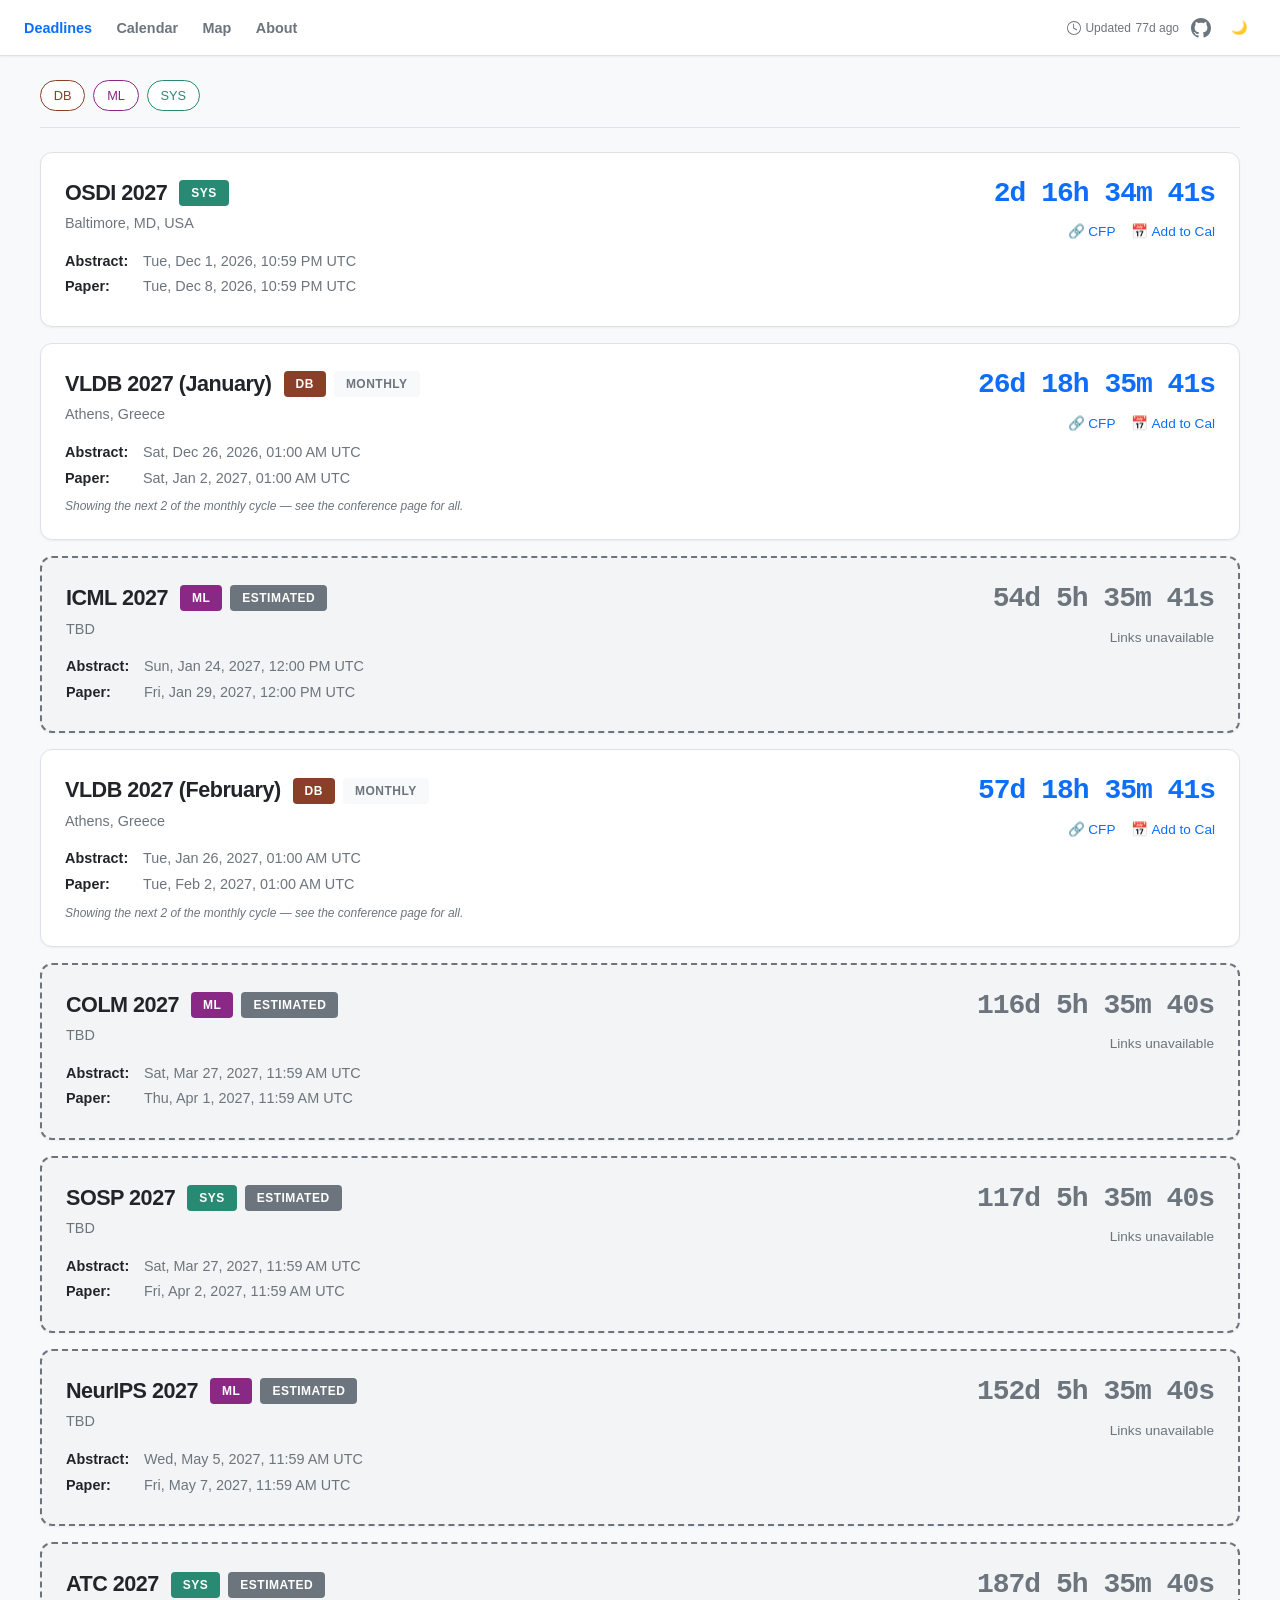
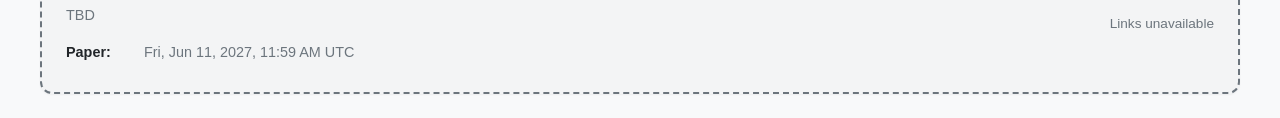
==== commit 6ceaf4e1: "deploy: e155693e14cd6b9d54f68c94fbb8c186b52b4d59" ====
--- a/index.html
+++ b/index.html
@@ -1 +1 @@
-<!DOCTYPE html><html lang="en"><head><meta charset="UTF-8"><meta name="viewport" content="width=device-width,initial-scale=1"><title>Conference Deadlines</title><link rel="stylesheet" href="style.css"></head><body><header><nav><a href="index.html" class="active"><svg class="nav-icon" width="16" height="16" viewBox="0 0 16 16" fill="currentColor"><path d="M8 3.5a.5.5 0 0 0-1 0V8a.5.5 0 0 0 .252.434l3.5 2a.5.5 0 1 0 .496-.868L8 7.71V3.5z"/><path d="M8 16A8 8 0 1 0 8 0a8 8 0 0 0 0 16zm7-8A7 7 0 1 1 1 8a7 7 0 0 1 14 0z"/></svg><span class="nav-label">Deadlines</span></a> <a href="calendar.html"><svg class="nav-icon" width="16" height="16" viewBox="0 0 16 16" fill="currentColor"><path d="M3.5 0a.5.5 0 0 1 .5.5V1h8V.5a.5.5 0 0 1 1 0V1h1a2 2 0 0 1 2 2v11a2 2 0 0 1-2 2H2a2 2 0 0 1-2-2V3a2 2 0 0 1 2-2h1V.5a.5.5 0 0 1 .5-.5zM2 2a1 1 0 0 0-1 1v1h14V3a1 1 0 0 0-1-1H2zm13 3H1v9a1 1 0 0 0 1 1h12a1 1 0 0 0 1-1V5z"/></svg><span class="nav-label">Calendar</span></a> <a href="map.html"><svg class="nav-icon" width="16" height="16" viewBox="0 0 16 16" fill="currentColor"><path d="M8 16s6-5.686 6-10A6 6 0 0 0 2 6c0 4.314 6 10 6 10zm0-7a3 3 0 1 1 0-6 3 3 0 0 1 0 6z"/></svg><span class="nav-label">Map</span></a> <a href="about.html"><svg class="nav-icon" width="16" height="16" viewBox="0 0 16 16" fill="currentColor"><path d="M8 16A8 8 0 1 0 8 0a8 8 0 0 0 0 16zm.93-9.412-1 4.705c-.07.34.029.533.304.533.194 0 .487-.07.686-.246l-.088.416c-.287.346-.92.598-1.465.598-.703 0-1.002-.422-.808-1.319l.738-3.468c.064-.293.006-.399-.287-.399l-.451.056.082-.381 2.29-.287zM8 5.5a1 1 0 1 1 0-2 1 1 0 0 1 0 2z"/></svg><span class="nav-label">About</span></a></nav><div class="header-actions"><span id="last-updated" class="last-updated"></span> <a href="https://github.com/tareqmahmood/deadlines" target="_blank" class="github-link" title="GitHub"><svg height="20" width="20" viewBox="0 0 16 16" fill="currentColor"><path d="M8 0C3.58 0 0 3.58 0 8c0 3.54 2.29 6.53 5.47 7.59.4.07.55-.17.55-.38 0-.19-.01-.82-.01-1.49-2.01.37-2.53-.49-2.69-.94-.09-.23-.48-.94-.82-1.13-.28-.15-.68-.52-.01-.53.63-.01 1.08.58 1.23.82.72 1.21 1.87.87 2.33.66.07-.52.28-.87.51-1.07-1.78-.2-3.64-.89-3.64-3.95 0-.87.31-1.59.82-2.15-.08-.2-.36-1.02.08-2.12 0 0 .67-.21 2.2.82.64-.18 1.32-.27 2-.27s1.36.09 2 .27c1.53-1.04 2.2-.82 2.2-.82.44 1.1.16 1.92.08 2.12.51.56.82 1.27.82 2.15 0 3.07-1.87 3.75-3.65 3.95.29.25.54.73.54 1.48 0 1.07-.01 1.93-.01 2.2 0 .21.15.46.55.38A8.01 8.01 0 0 0 16 8c0-4.42-3.58-8-8-8z"/></svg> </a><button id="theme-toggle" class="theme-toggle"></button></div></header><main><div id="area-filter" class="area-filter"></div><div id="deadlines-container"><p>Loading deadlines...</p></div></main><script src="script.js"></script><script>initTheme(),loadData()</script></body></html>+<!DOCTYPE html><html lang="en"><head><meta charset="UTF-8"><meta name="viewport" content="width=device-width,initial-scale=1"><title>Conference Deadlines</title><link rel="stylesheet" href="style.css"><script type="module" src="https://static.cloudflareinsights.com/beacon.min.js" data-cf-beacon='{"token": "d9caadca24dc49bcbfb4ab2f769897ec"}'></script></head><body><header><nav><a href="index.html" class="active"><svg class="nav-icon" width="16" height="16" viewBox="0 0 16 16" fill="currentColor"><path d="M8 3.5a.5.5 0 0 0-1 0V8a.5.5 0 0 0 .252.434l3.5 2a.5.5 0 1 0 .496-.868L8 7.71V3.5z"/><path d="M8 16A8 8 0 1 0 8 0a8 8 0 0 0 0 16zm7-8A7 7 0 1 1 1 8a7 7 0 0 1 14 0z"/></svg><span class="nav-label">Deadlines</span></a> <a href="calendar.html"><svg class="nav-icon" width="16" height="16" viewBox="0 0 16 16" fill="currentColor"><path d="M3.5 0a.5.5 0 0 1 .5.5V1h8V.5a.5.5 0 0 1 1 0V1h1a2 2 0 0 1 2 2v11a2 2 0 0 1-2 2H2a2 2 0 0 1-2-2V3a2 2 0 0 1 2-2h1V.5a.5.5 0 0 1 .5-.5zM2 2a1 1 0 0 0-1 1v1h14V3a1 1 0 0 0-1-1H2zm13 3H1v9a1 1 0 0 0 1 1h12a1 1 0 0 0 1-1V5z"/></svg><span class="nav-label">Calendar</span></a> <a href="map.html"><svg class="nav-icon" width="16" height="16" viewBox="0 0 16 16" fill="currentColor"><path d="M8 16s6-5.686 6-10A6 6 0 0 0 2 6c0 4.314 6 10 6 10zm0-7a3 3 0 1 1 0-6 3 3 0 0 1 0 6z"/></svg><span class="nav-label">Map</span></a> <a href="about.html"><svg class="nav-icon" width="16" height="16" viewBox="0 0 16 16" fill="currentColor"><path d="M8 16A8 8 0 1 0 8 0a8 8 0 0 0 0 16zm.93-9.412-1 4.705c-.07.34.029.533.304.533.194 0 .487-.07.686-.246l-.088.416c-.287.346-.92.598-1.465.598-.703 0-1.002-.422-.808-1.319l.738-3.468c.064-.293.006-.399-.287-.399l-.451.056.082-.381 2.29-.287zM8 5.5a1 1 0 1 1 0-2 1 1 0 0 1 0 2z"/></svg><span class="nav-label">About</span></a></nav><div class="header-actions"><span id="last-updated" class="last-updated"></span> <a href="https://github.com/tareqmahmood/deadlines" target="_blank" class="github-link" title="GitHub"><svg height="20" width="20" viewBox="0 0 16 16" fill="currentColor"><path d="M8 0C3.58 0 0 3.58 0 8c0 3.54 2.29 6.53 5.47 7.59.4.07.55-.17.55-.38 0-.19-.01-.82-.01-1.49-2.01.37-2.53-.49-2.69-.94-.09-.23-.48-.94-.82-1.13-.28-.15-.68-.52-.01-.53.63-.01 1.08.58 1.23.82.72 1.21 1.87.87 2.33.66.07-.52.28-.87.51-1.07-1.78-.2-3.64-.89-3.64-3.95 0-.87.31-1.59.82-2.15-.08-.2-.36-1.02.08-2.12 0 0 .67-.21 2.2.82.64-.18 1.32-.27 2-.27s1.36.09 2 .27c1.53-1.04 2.2-.82 2.2-.82.44 1.1.16 1.92.08 2.12.51.56.82 1.27.82 2.15 0 3.07-1.87 3.75-3.65 3.95.29.25.54.73.54 1.48 0 1.07-.01 1.93-.01 2.2 0 .21.15.46.55.38A8.01 8.01 0 0 0 16 8c0-4.42-3.58-8-8-8z"/></svg> </a><button id="theme-toggle" class="theme-toggle"></button></div></header><main><div id="area-filter" class="area-filter"></div><div id="deadlines-container"><p>Loading deadlines...</p></div></main><script src="script.js"></script><script>initTheme(),loadData()</script></body></html>
